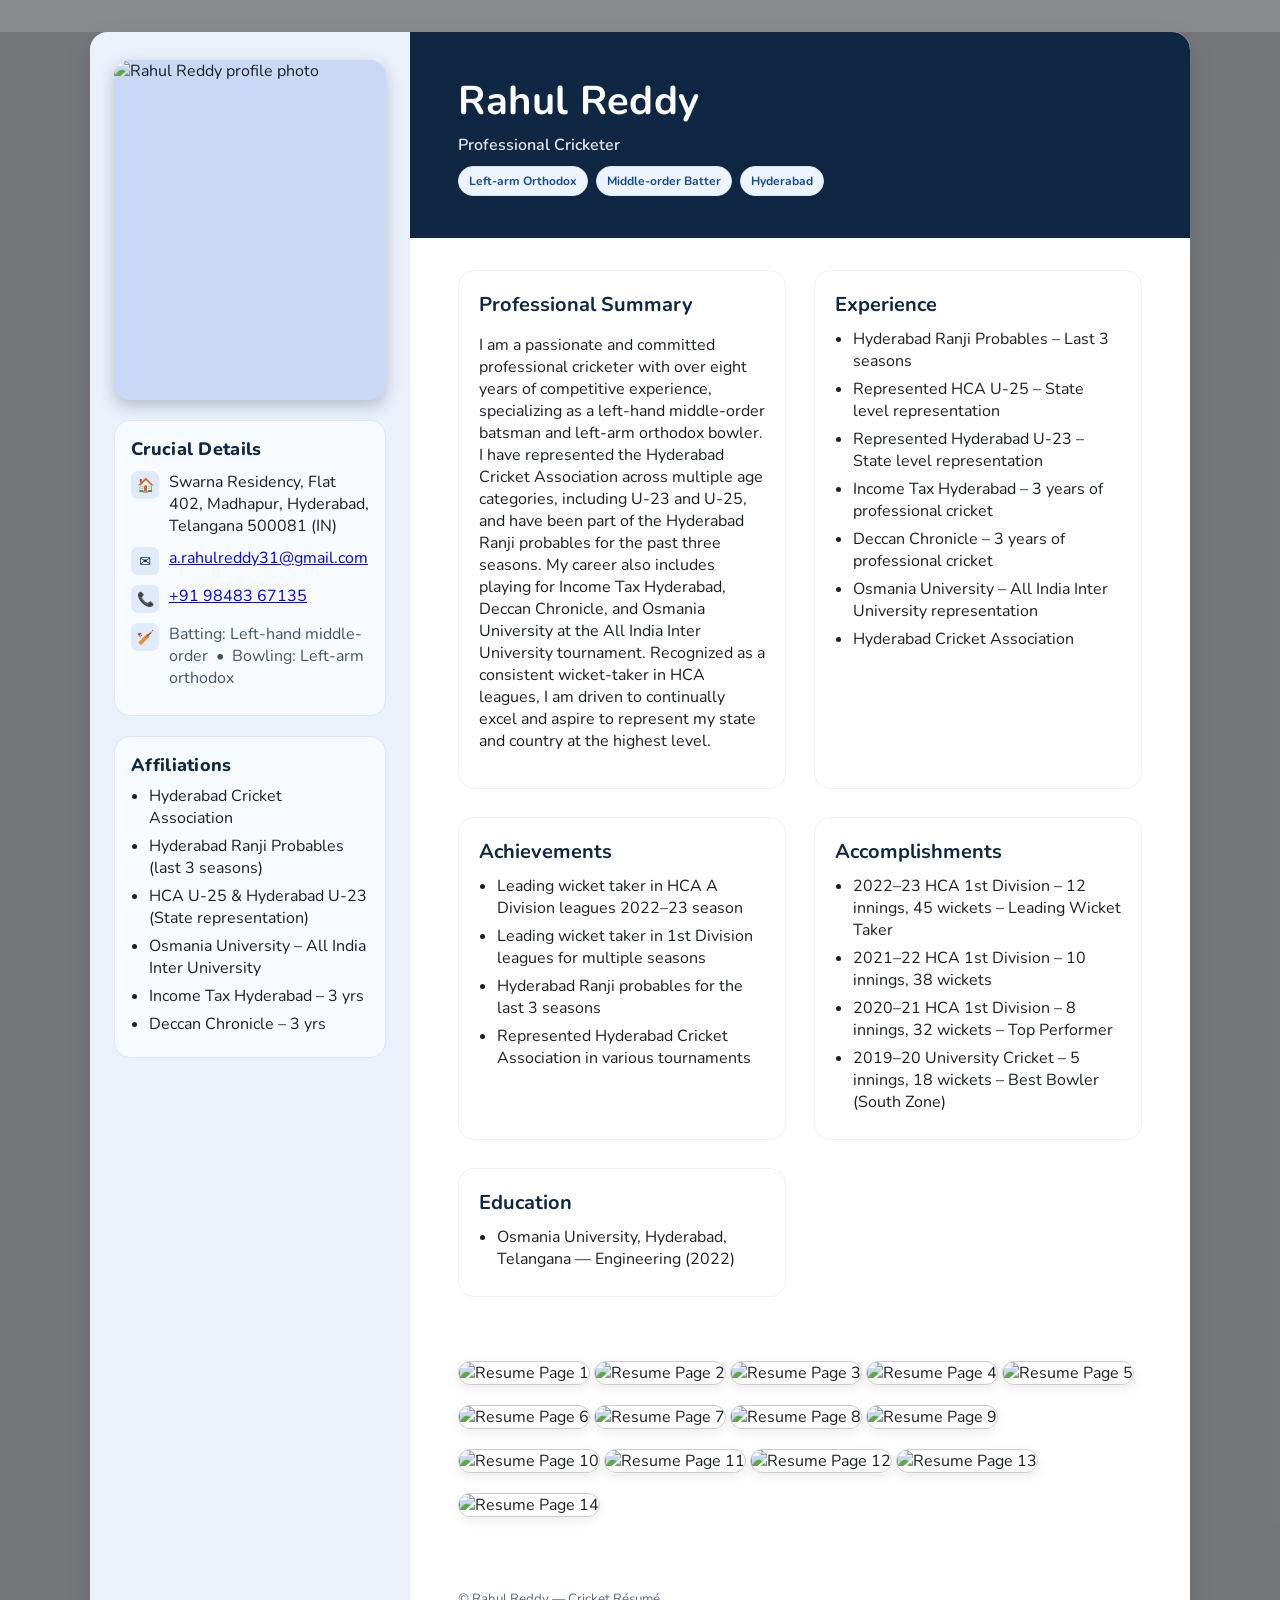
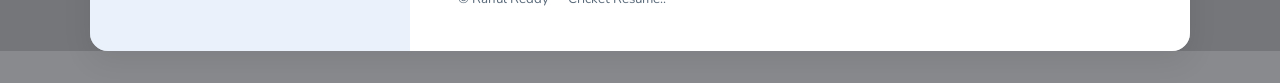
==== index.html @ c9cba84b "Changes to be committed: 	renamed:    Rahul_profile.html -> index.html" ====
<!DOCTYPE html>
<html lang="en">
<head>
  <meta charset="UTF-8" />
  <meta name="viewport" content="width=device-width, initial-scale=1" />
  <title>Rahul Reddy – Professional Cricketer</title>
  <link rel="preconnect" href="https://fonts.googleapis.com">
  <link rel="preconnect" href="https://fonts.gstatic.com" crossorigin>
  <link href="https://fonts.googleapis.com/css2?family=Nunito:wght@300;400;600;700;800&display=swap" rel="stylesheet">
  <style>
    :root{
       --primary:#0f2742;      /* deep navy */
      --accent:#2c6ebf;       /* blue accent */
      --muted:#717376d4;        /* light bg */
      --card:#d2d7ddd4;         /* card bg */
      --text:#1b1f23;         /* body text */
    }
    *{box-sizing:border-box}
    html,body{margin:0;padding:0;background:var(--muted);color:var(--text);font-family:"Nunito",system-ui,-apple-system,Segoe UI,Roboto,Arial,sans-serif}

    .resume{max-width:1100px;margin:32px auto;background:var(--card);display:grid;grid-template-columns:320px 1fr;border-radius:18px;overflow:hidden;box-shadow:0 10px 30px rgba(0,0,0,.08)}
    .left{background:#eaf1fb;padding:28px 24px;display:flex;flex-direction:column;gap:20px}
    .right{background:#fff;}

    .hero{background:var(--primary);color:#fff;padding:42px 48px}
    .hero h1{margin:0;font-size:40px;letter-spacing:.5px}
    .subtitle{opacity:.9;margin-top:6px;font-weight:600}

    .photo{width:100%;aspect-ratio:4/5;object-fit:cover;border-radius:16px;box-shadow:0 6px 16px rgba(15,39,66,.25);background:#c9d9f5}
    .section-title{margin:0 0 8px 0;font-size:18px;color:var(--primary);font-weight:800;letter-spacing:.3px}
    .card{background:#f7fbff;border:1px solid #d9e7fb;border-radius:16px;padding:16px}
    .mini{display:grid;grid-template-columns:28px 1fr;gap:10px;margin:10px 0}
    .mini .icon{width:28px;height:28px;border-radius:7px;background:#dfeafb;display:grid;place-items:center;font-size:14px;color:var(--primary);font-weight:800}
    .muted{color:#435469}

    .content{padding:32px 48px;display:grid;grid-template-columns:1fr 1fr;gap:28px}
    .block{padding:20px;border:1px solid #eef2f7;border-radius:16px;background:#fff}
    .block h3{margin:0 0 10px 0;color:var(--primary);font-size:20px}
    ul{margin:8px 0 0 18px;padding:0}
    li{margin:6px 0}

    .contact{display:flex;flex-direction:column;gap:10px}
    .contact a{color:var(--text);text-decoration:none}
    .contact a:hover{color:var(--accent)}

    .tags{display:flex;flex-wrap:wrap;gap:8px;margin-top:10px}
    .tag{background:#edf4ff;color:#164a90;border:1px solid #d6e6ff;padding:6px 10px;border-radius:999px;font-size:12px;font-weight:700}

    .footer{padding:18px 48px 42px;color:#5a6a7a}

    .full-resume{padding:32px 48px}
    .full-resume h3{color:var(--primary);margin-bottom:16px;font-size:22px}
    .page-image{width:100%;margin-bottom:20px;border:1px solid #ccc;border-radius:12px;box-shadow:0 4px 12px rgba(0,0,0,.08)}

    @media (max-width: 980px){
      .resume{grid-template-columns:1fr}
      .left{order:2}
      .right{order:1}
      .content{grid-template-columns:1fr}
    }
  </style>
</head>
<body>
  <main class="resume" role="main">
    <aside class="left">
      <img class="photo" src="C:\Users\neera\OneDrive\Desktop\rahul\profile.jpg" alt="Rahul Reddy profile photo" />

      <div class="card">
        <h2 class="section-title">Crucial Details</h2>
        <div class="mini"><div class="icon">🏠</div><div>
          Swarna Residency, Flat 402, Madhapur, Hyderabad, Telangana 500081 (IN)
        </div></div>
        <div class="mini"><div class="icon">✉️</div><div>
          <a href="mailto:a.rahulreddy31@gmail.com">a.rahulreddy31@gmail.com</a>
        </div></div>
        <div class="mini"><div class="icon">📞</div><div>
          <a href="tel:+919848367135">+91 98483 67135</a>
        </div></div>
        <div class="mini"><div class="icon">🏏</div><div class="muted">
          Batting: Left-hand middle-order &nbsp;•&nbsp; Bowling: Left-arm orthodox
        </div></div>
      </div>

      <div class="card">
        <h2 class="section-title">Affiliations</h2>
        <ul>
          <li>Hyderabad Cricket Association</li>
          <li>Hyderabad Ranji Probables (last 3 seasons)</li>
          <li>HCA U-25 & Hyderabad U-23 (State representation)</li>
          <li>Osmania University – All India Inter University</li>
          <li>Income Tax Hyderabad – 3 yrs</li>
          <li>Deccan Chronicle – 3 yrs</li>
        </ul>
      </div>
    </aside>

    <section class="right">
      <header class="hero">
        <h1>Rahul Reddy</h1>
        <div class="subtitle">Professional Cricketer</div>
        <div class="tags" aria-label="Skills">
          <span class="tag">Left-arm Orthodox</span>
          <span class="tag">Middle-order Batter</span>
          <span class="tag">Hyderabad</span>
        </div>
      </header>

      <div class="content">
        <article class="block" id="summary">
          <h3>Professional Summary</h3>
          <p>
            I am a passionate and committed professional cricketer with over eight years of competitive experience, specializing as a left-hand middle-order batsman and left-arm orthodox bowler. I have represented the Hyderabad Cricket Association across multiple age categories, including U-23 and U-25, and have been part of the Hyderabad Ranji probables for the past three seasons. My career also includes playing for Income Tax Hyderabad, Deccan Chronicle, and Osmania University at the All India Inter University tournament. Recognized as a consistent wicket-taker in HCA leagues, I am driven to continually excel and aspire to represent my state and country at the highest level.
          </p>
        </article>

        <article class="block" id="experience">
          <h3>Experience</h3>
          <ul>
            <li>Hyderabad Ranji Probables – Last 3 seasons</li>
            <li>Represented HCA U-25 – State level representation</li>
            <li>Represented Hyderabad U-23 – State level representation</li>
            <li>Income Tax Hyderabad – 3 years of professional cricket</li>
            <li>Deccan Chronicle – 3 years of professional cricket</li>
            <li>Osmania University – All India Inter University representation</li>
            <li>Hyderabad Cricket Association</li>
          </ul>
        </article>

        <article class="block" id="achievements">
          <h3>Achievements</h3>
          <ul>
            <li>Leading wicket taker in HCA A Division leagues 2022–23 season</li>
            <li>Leading wicket taker in 1st Division leagues for multiple seasons</li>
            <li>Hyderabad Ranji probables for the last 3 seasons</li>
            <li>Represented Hyderabad Cricket Association in various tournaments</li>
          </ul>
        </article>

        <article class="block" id="accomplishments">
          <h3>Accomplishments</h3>
          <ul>
            <li>2022–23 HCA 1st Division – 12 innings, 45 wickets – Leading Wicket Taker</li>
            <li>2021–22 HCA 1st Division – 10 innings, 38 wickets</li>
            <li>2020–21 HCA 1st Division – 8 innings, 32 wickets – Top Performer</li>
            <li>2019–20 University Cricket – 5 innings, 18 wickets – Best Bowler (South Zone)</li>
          </ul>
        </article>

        <article class="block" id="education">
          <h3>Education</h3>
          <ul>
            <li>Osmania University, Hyderabad, Telangana — Engineering (2022)</li>
          </ul>
        </article>
      </div>

      <div class="full-resume">
       <img class="page-image" src="C:\Users\neera\OneDrive\Desktop\rahul\0.jpg" alt="Resume Page 1" />
       <img class="page-image" src="C:\Users\neera\OneDrive\Desktop\rahul\1.jpg" alt="Resume Page 2" />
       <img class="page-image" src="C:\Users\neera\OneDrive\Desktop\rahul\2.jpg" alt="Resume Page 3" />
       <img class="page-image" src="C:\Users\neera\OneDrive\Desktop\rahul\3.jpg" alt="Resume Page 4" />
       <img class="page-image" src="C:\Users\neera\OneDrive\Desktop\rahul\4.jpg" alt="Resume Page 5" />
       <img class="page-image" src="C:\Users\neera\OneDrive\Desktop\rahul\5.jpg" alt="Resume Page 6" />
       <img class="page-image" src="C:\Users\neera\OneDrive\Desktop\rahul\6.jpg" alt="Resume Page 7" />
       <img class="page-image" src="C:\Users\neera\OneDrive\Desktop\rahul\7.jpg" alt="Resume Page 8" />
       <img class="page-image" src="C:\Users\neera\OneDrive\Desktop\rahul\8.jpg" alt="Resume Page 9" />
       <img class="page-image" src="C:\Users\neera\OneDrive\Desktop\rahul\9.jpg" alt="Resume Page 10" />
       <img class="page-image" src="C:\Users\neera\OneDrive\Desktop\rahul\10.jpg" alt="Resume Page 11" />
       <img class="page-image" src="C:\Users\neera\OneDrive\Desktop\rahul\11.jpg" alt="Resume Page 12" />
       <img class="page-image" src="C:\Users\neera\OneDrive\Desktop\rahul\12.jpg" alt="Resume Page 13" />
       <img class="page-image" src="C:\Users\neera\OneDrive\Desktop\rahul\13.jpg" alt="Resume Page 14" />
      </div>

      <div class="footer">
        <small>
      © Rahul Reddy — Cricket Résumé..
        </small>
      </div>
    </section>
  </main>
</body>
</html>
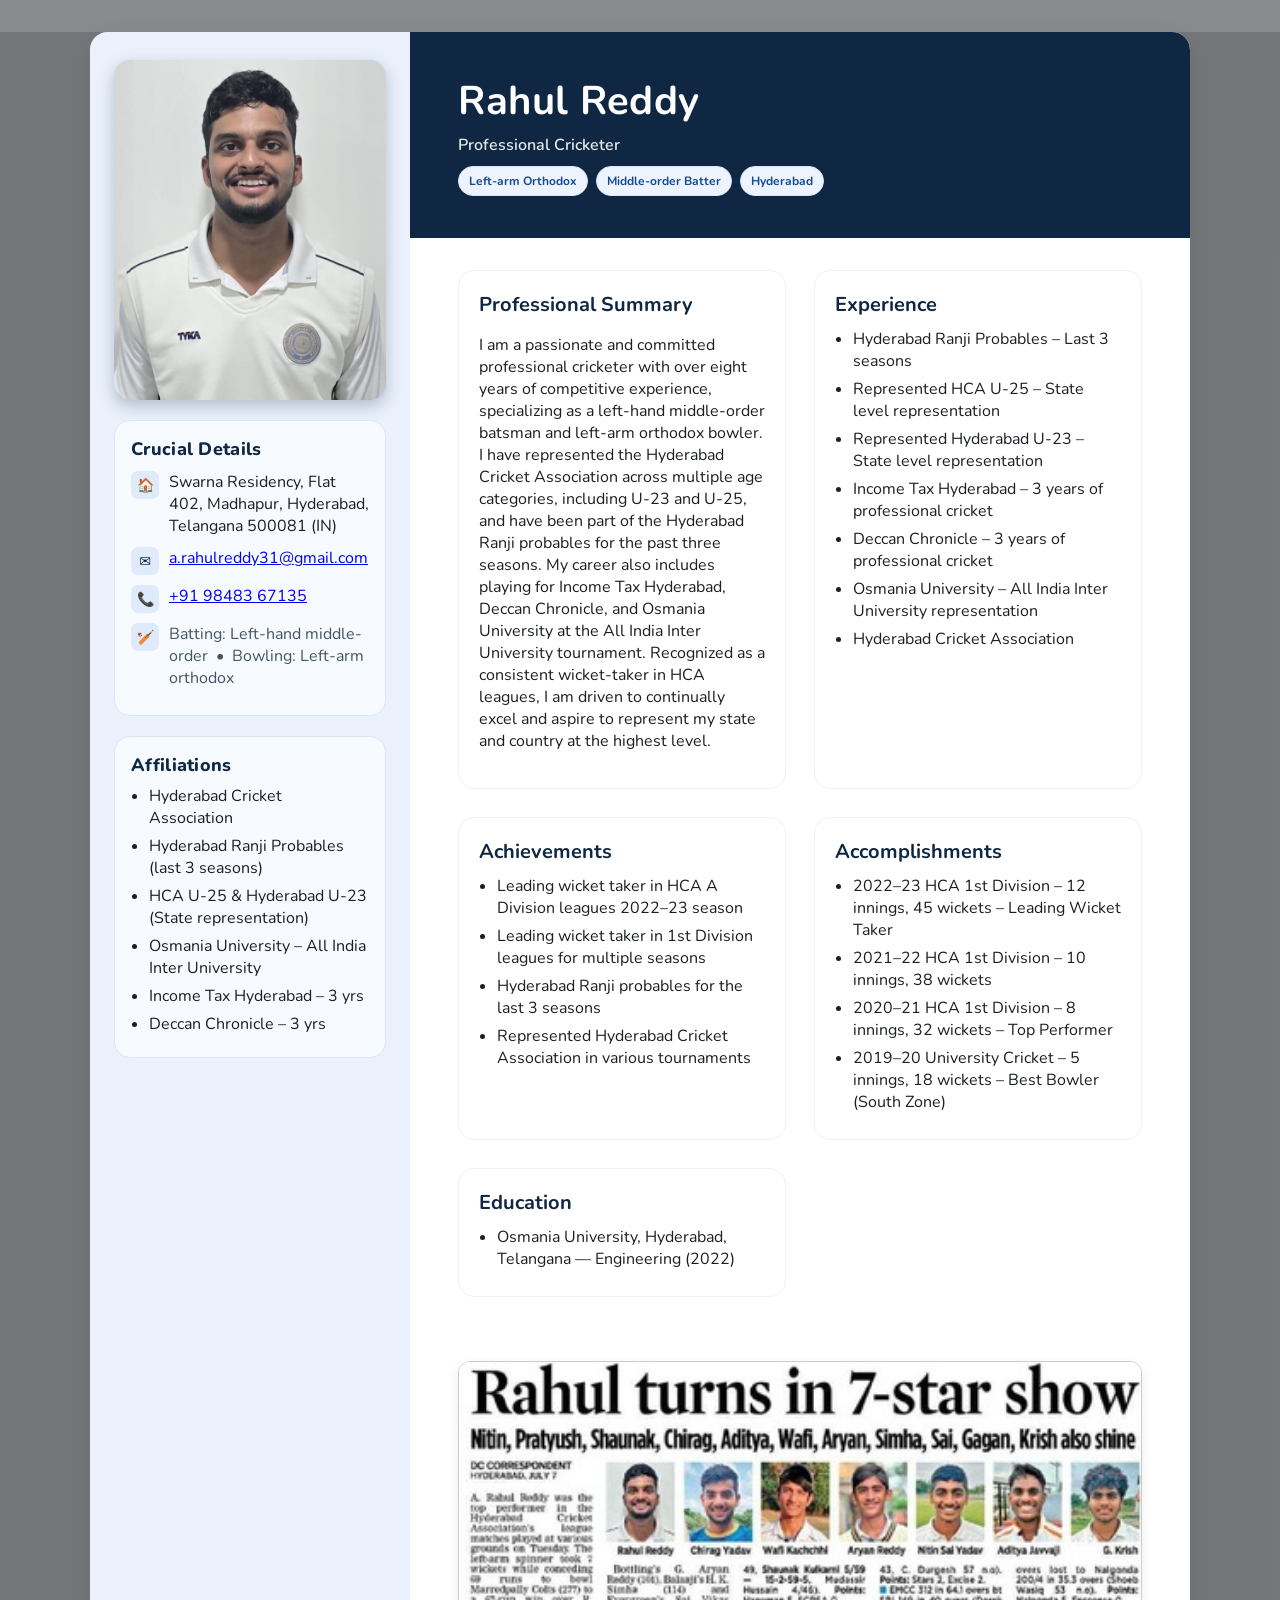
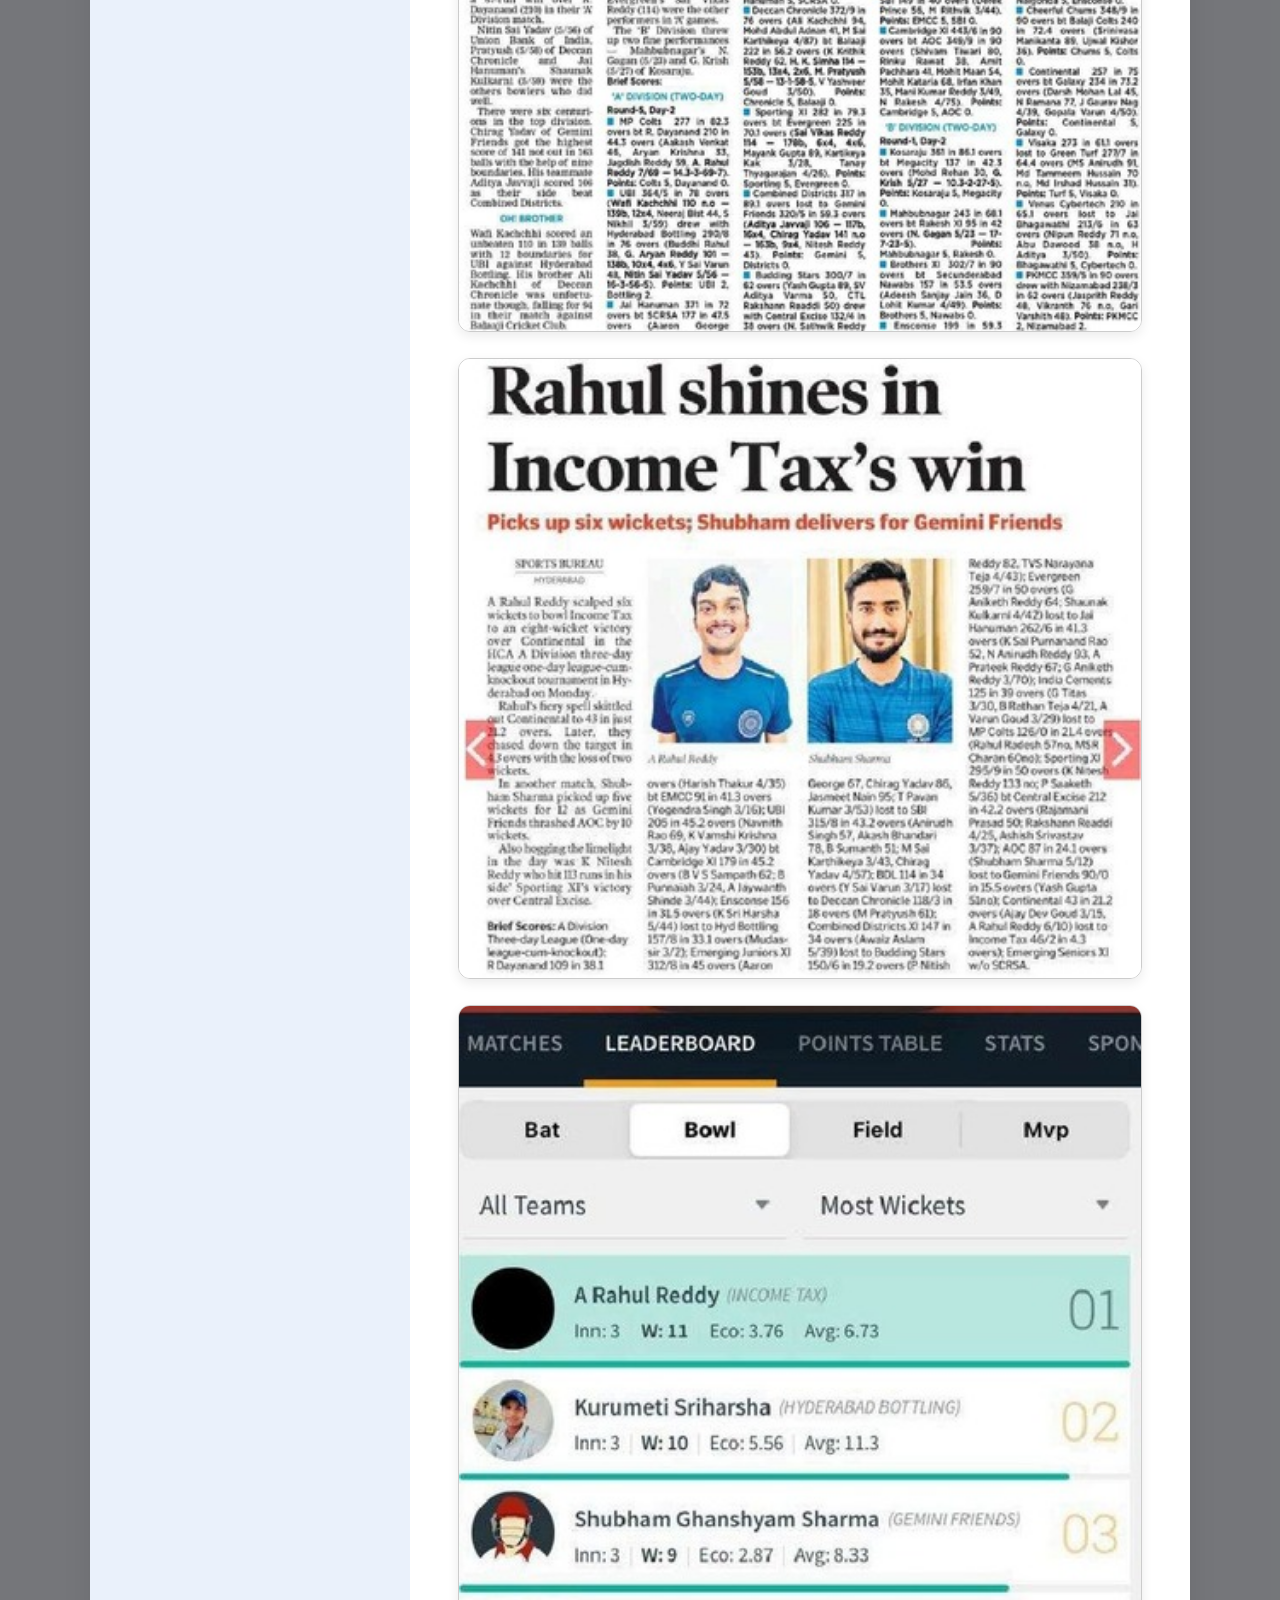
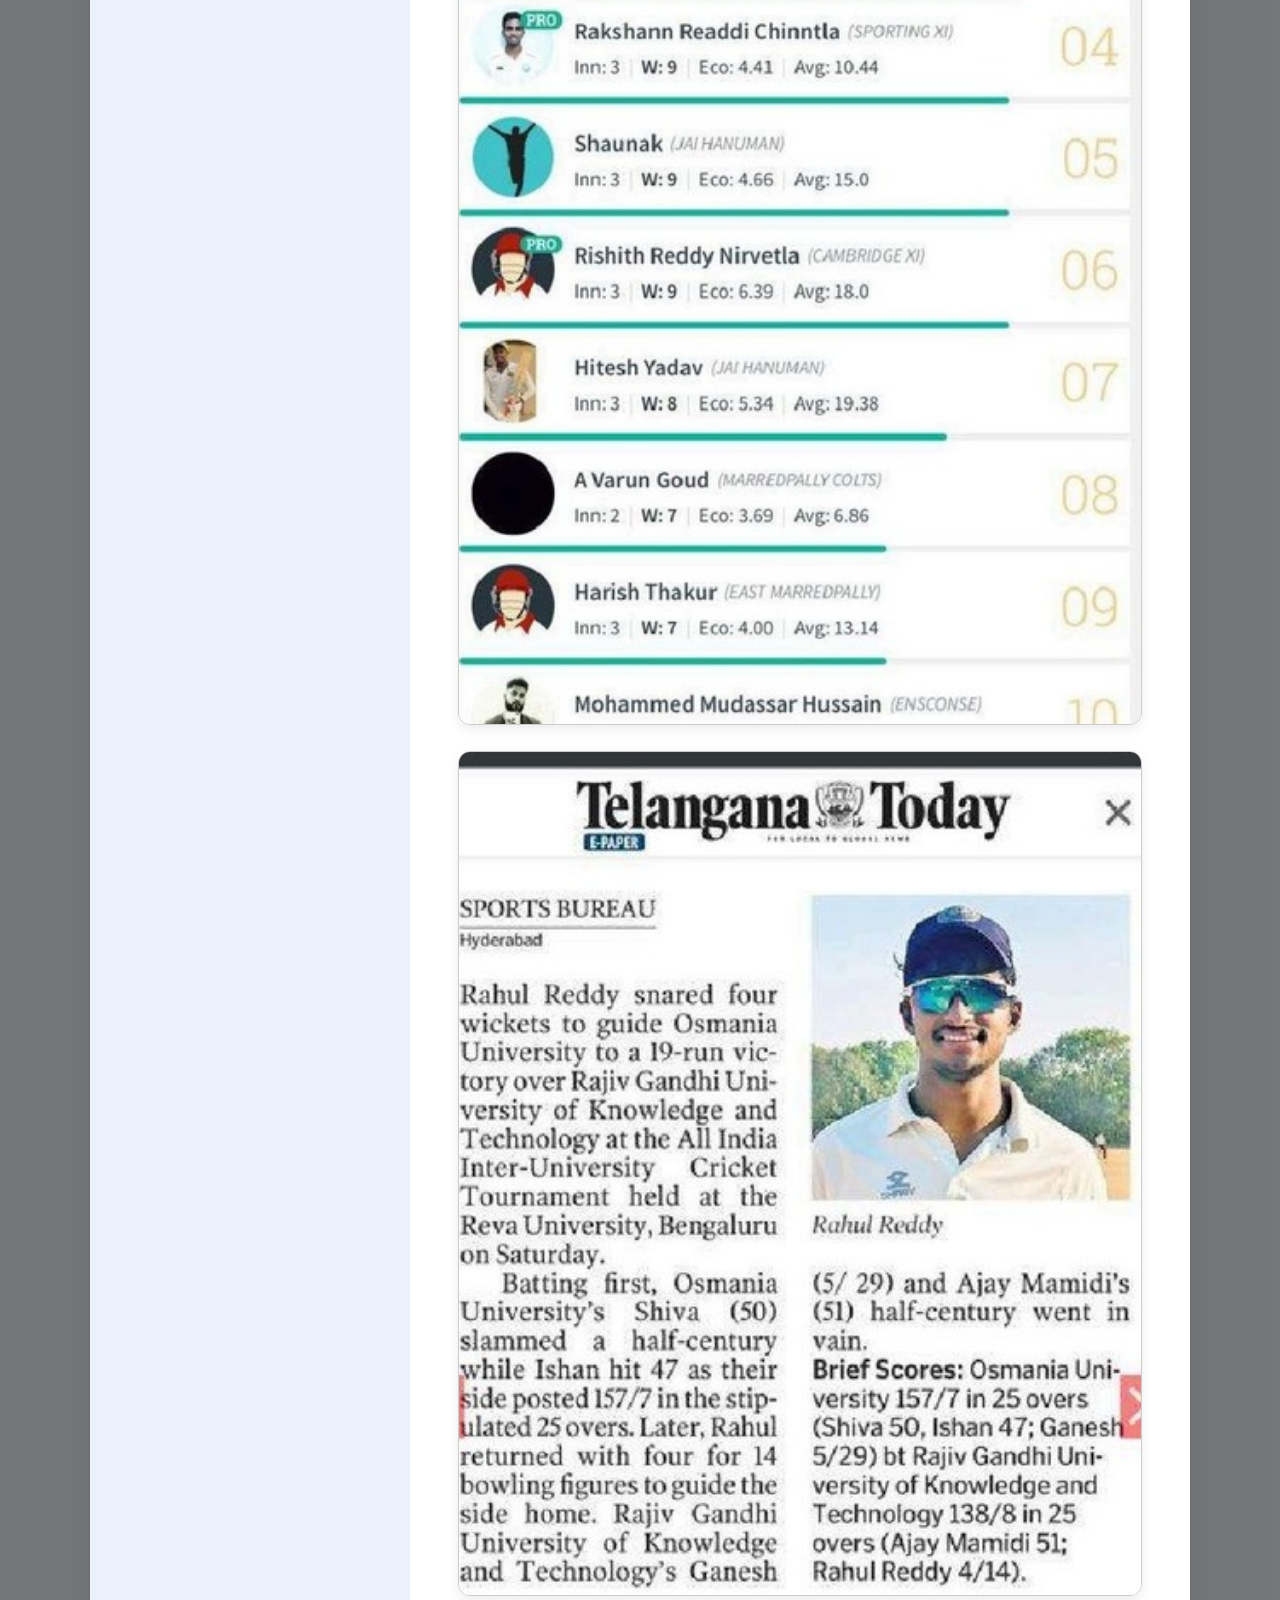
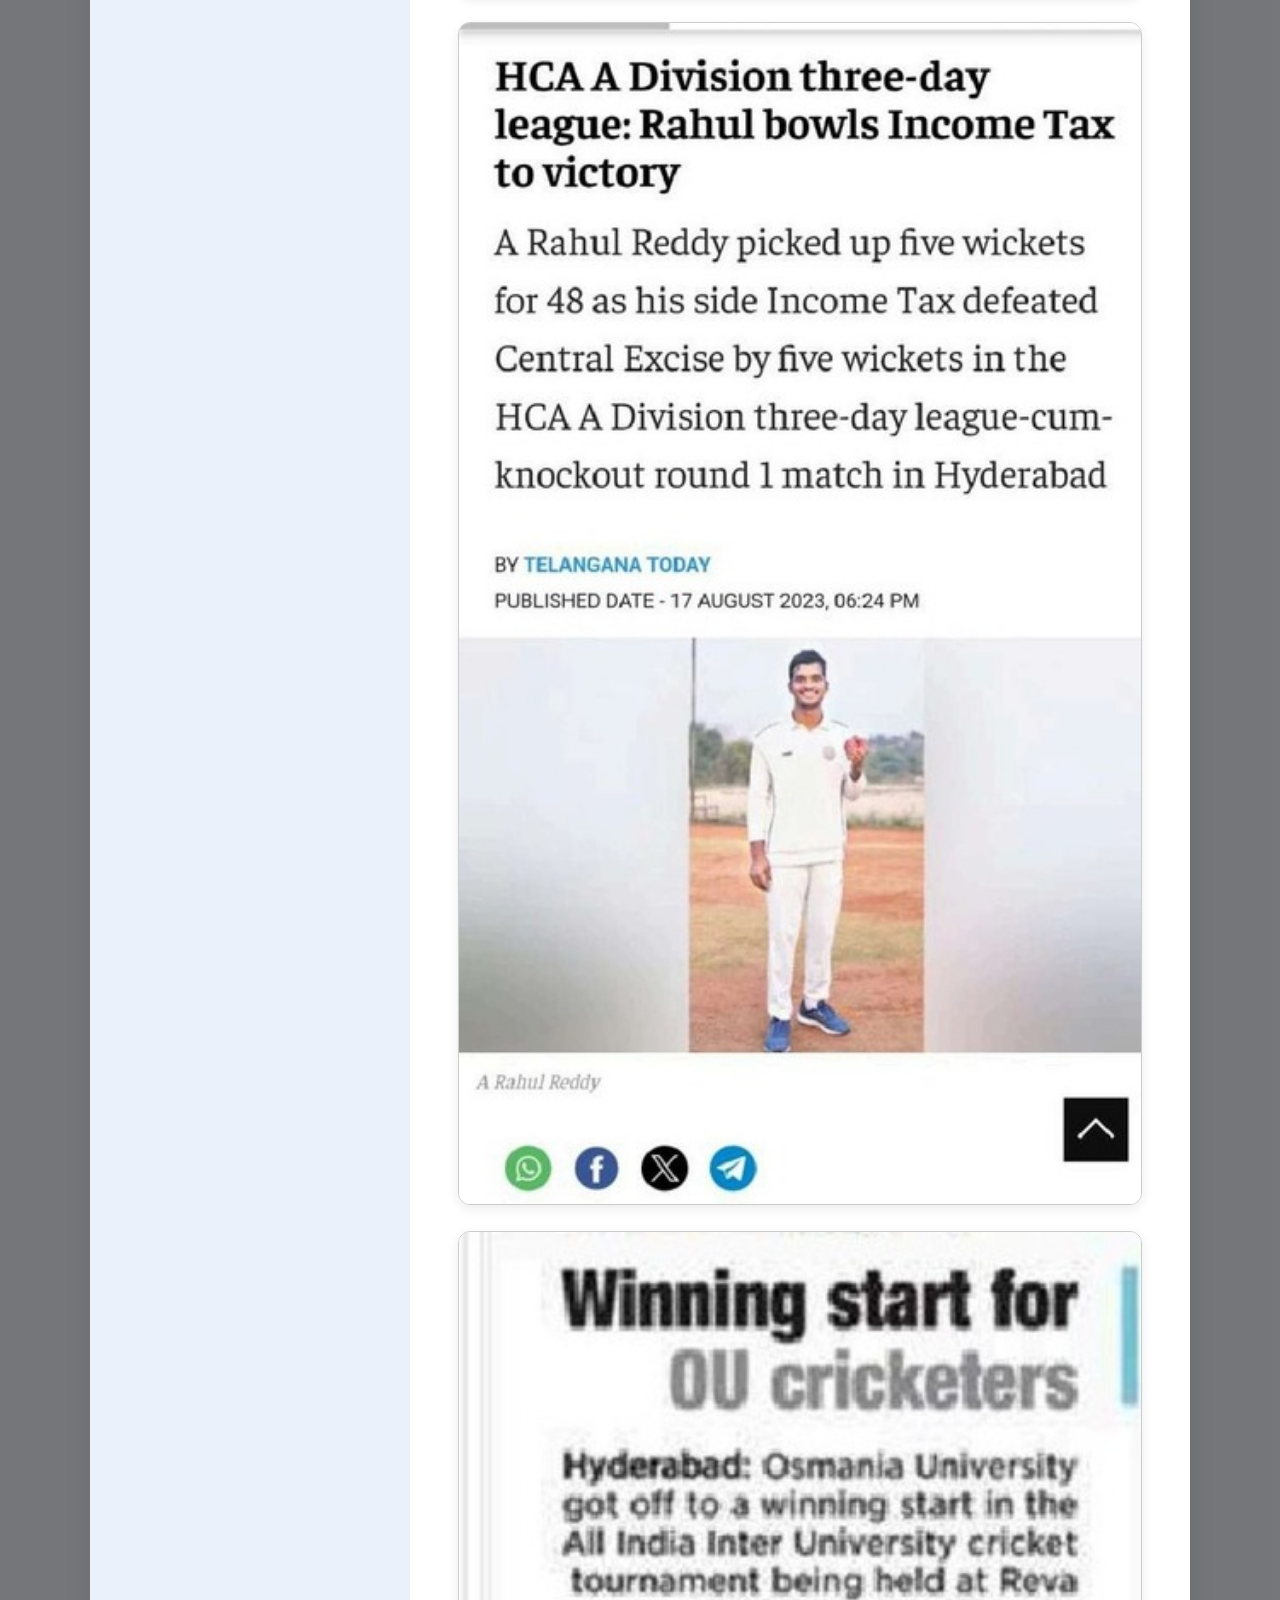
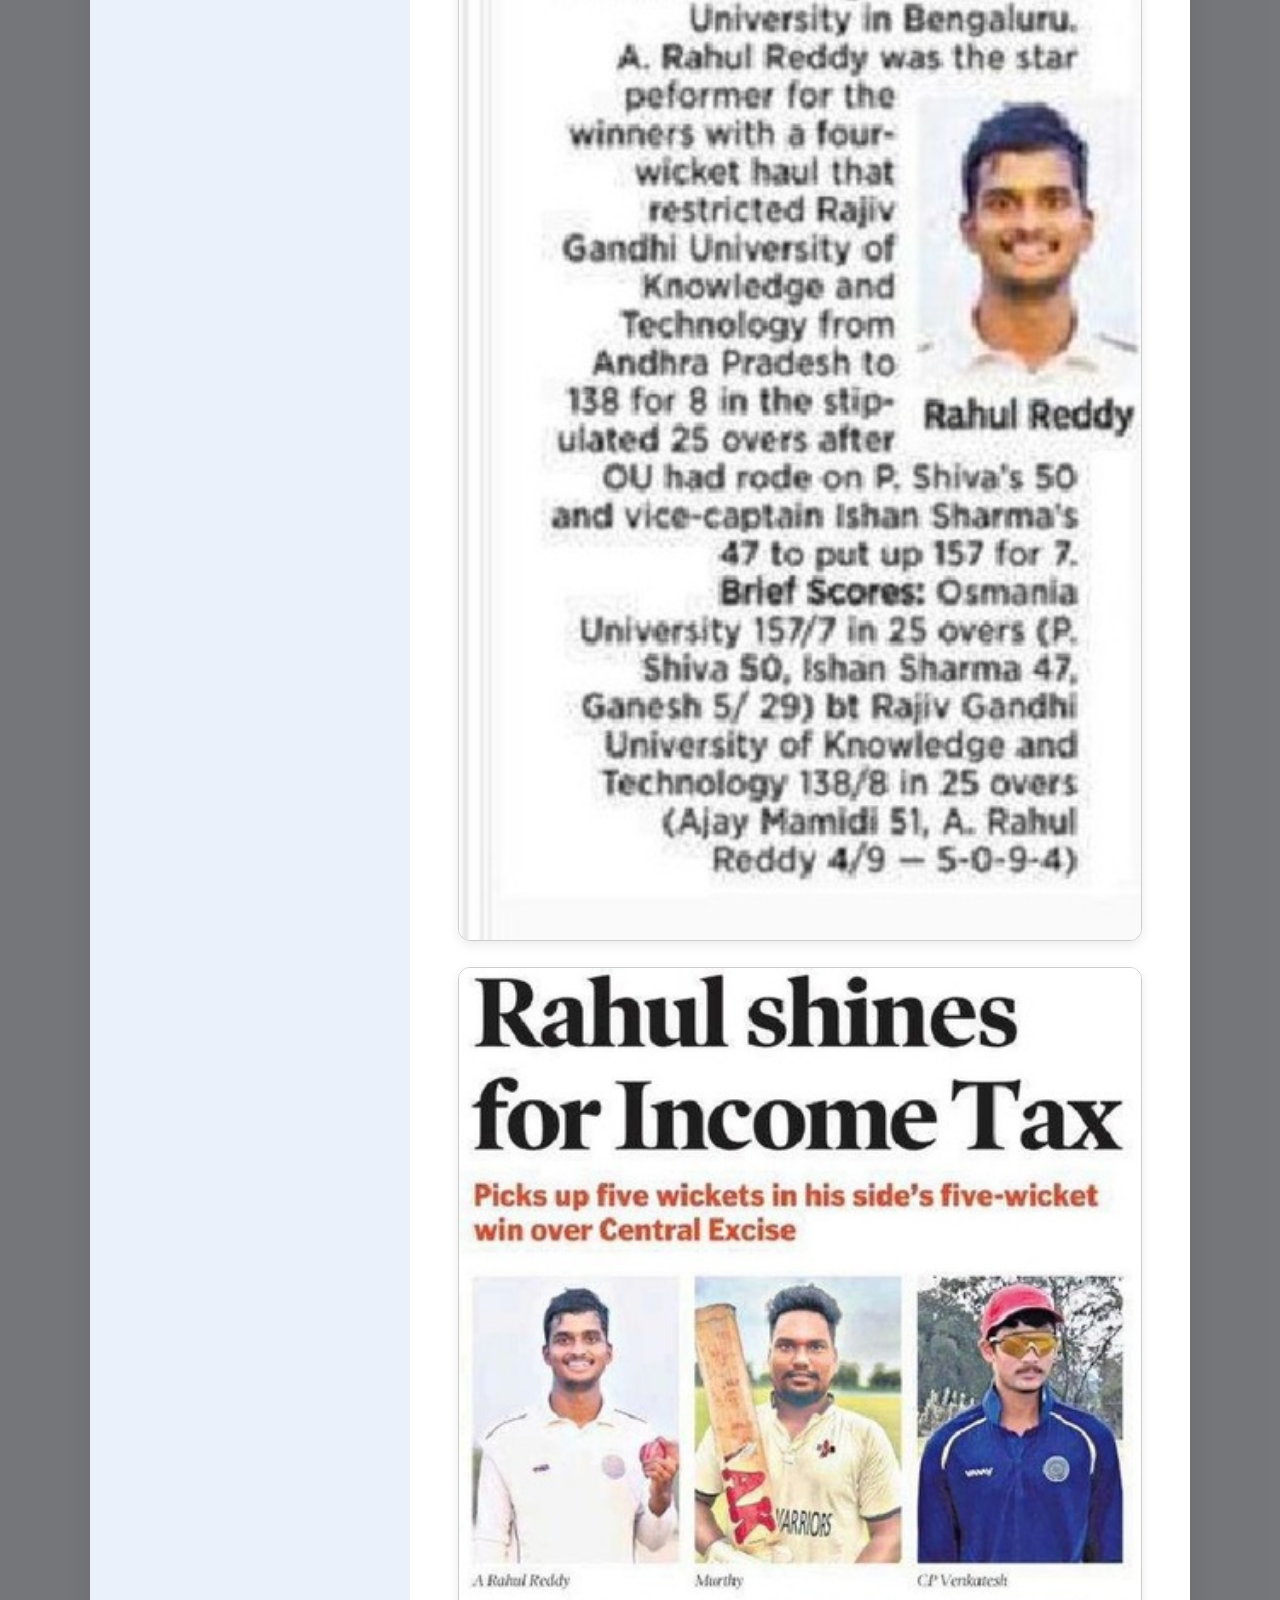
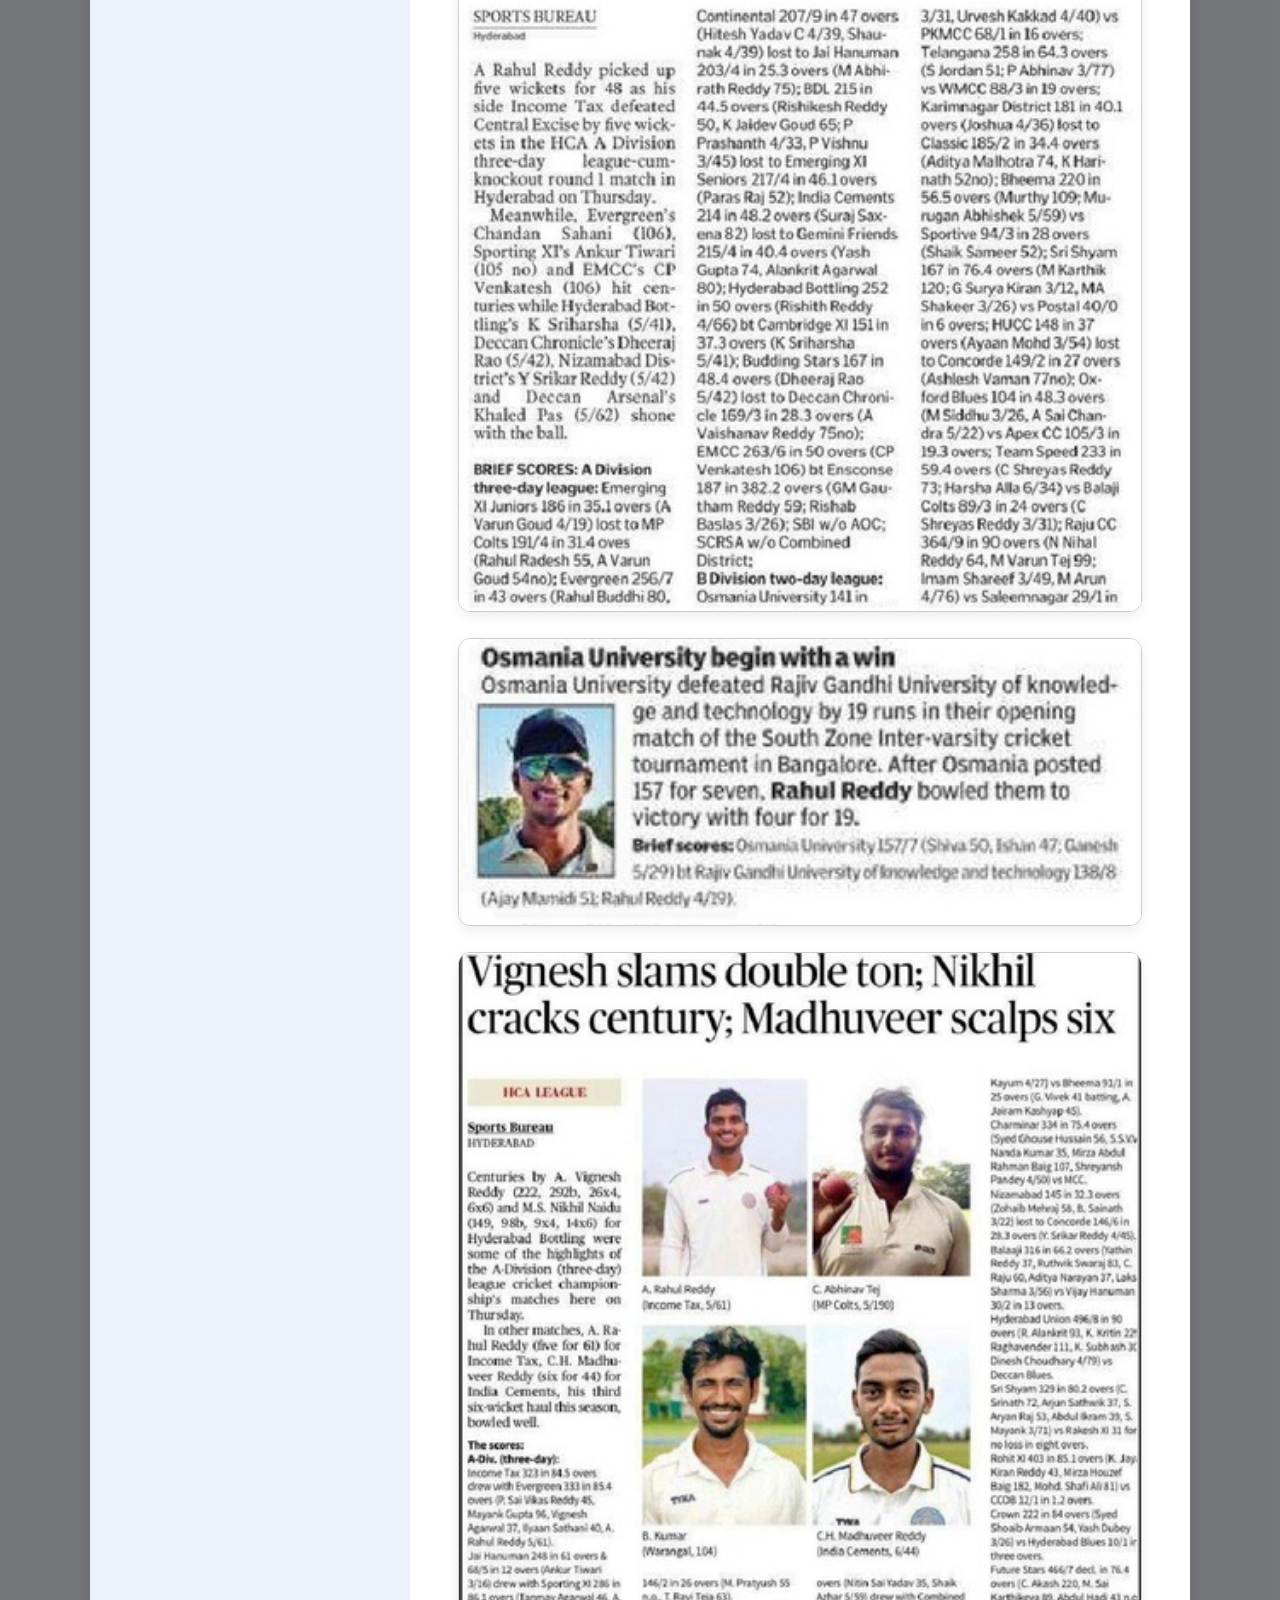
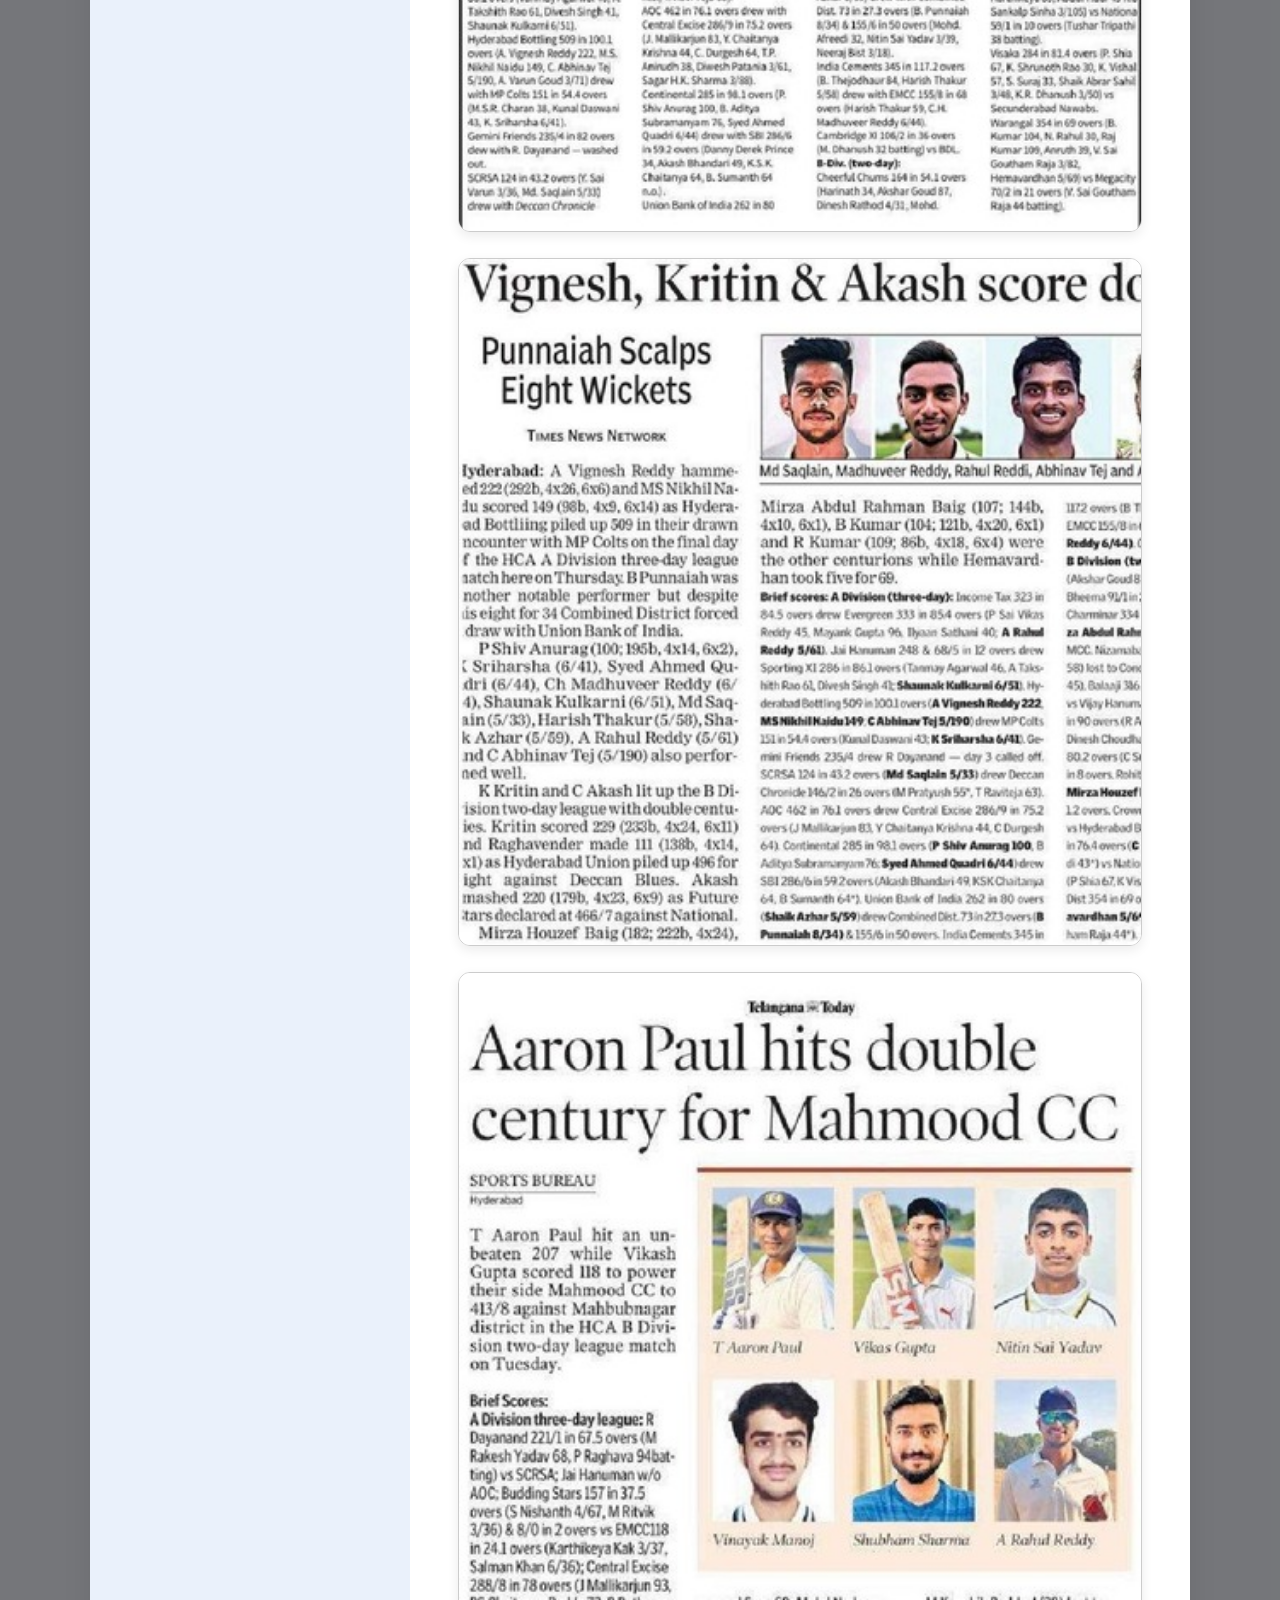
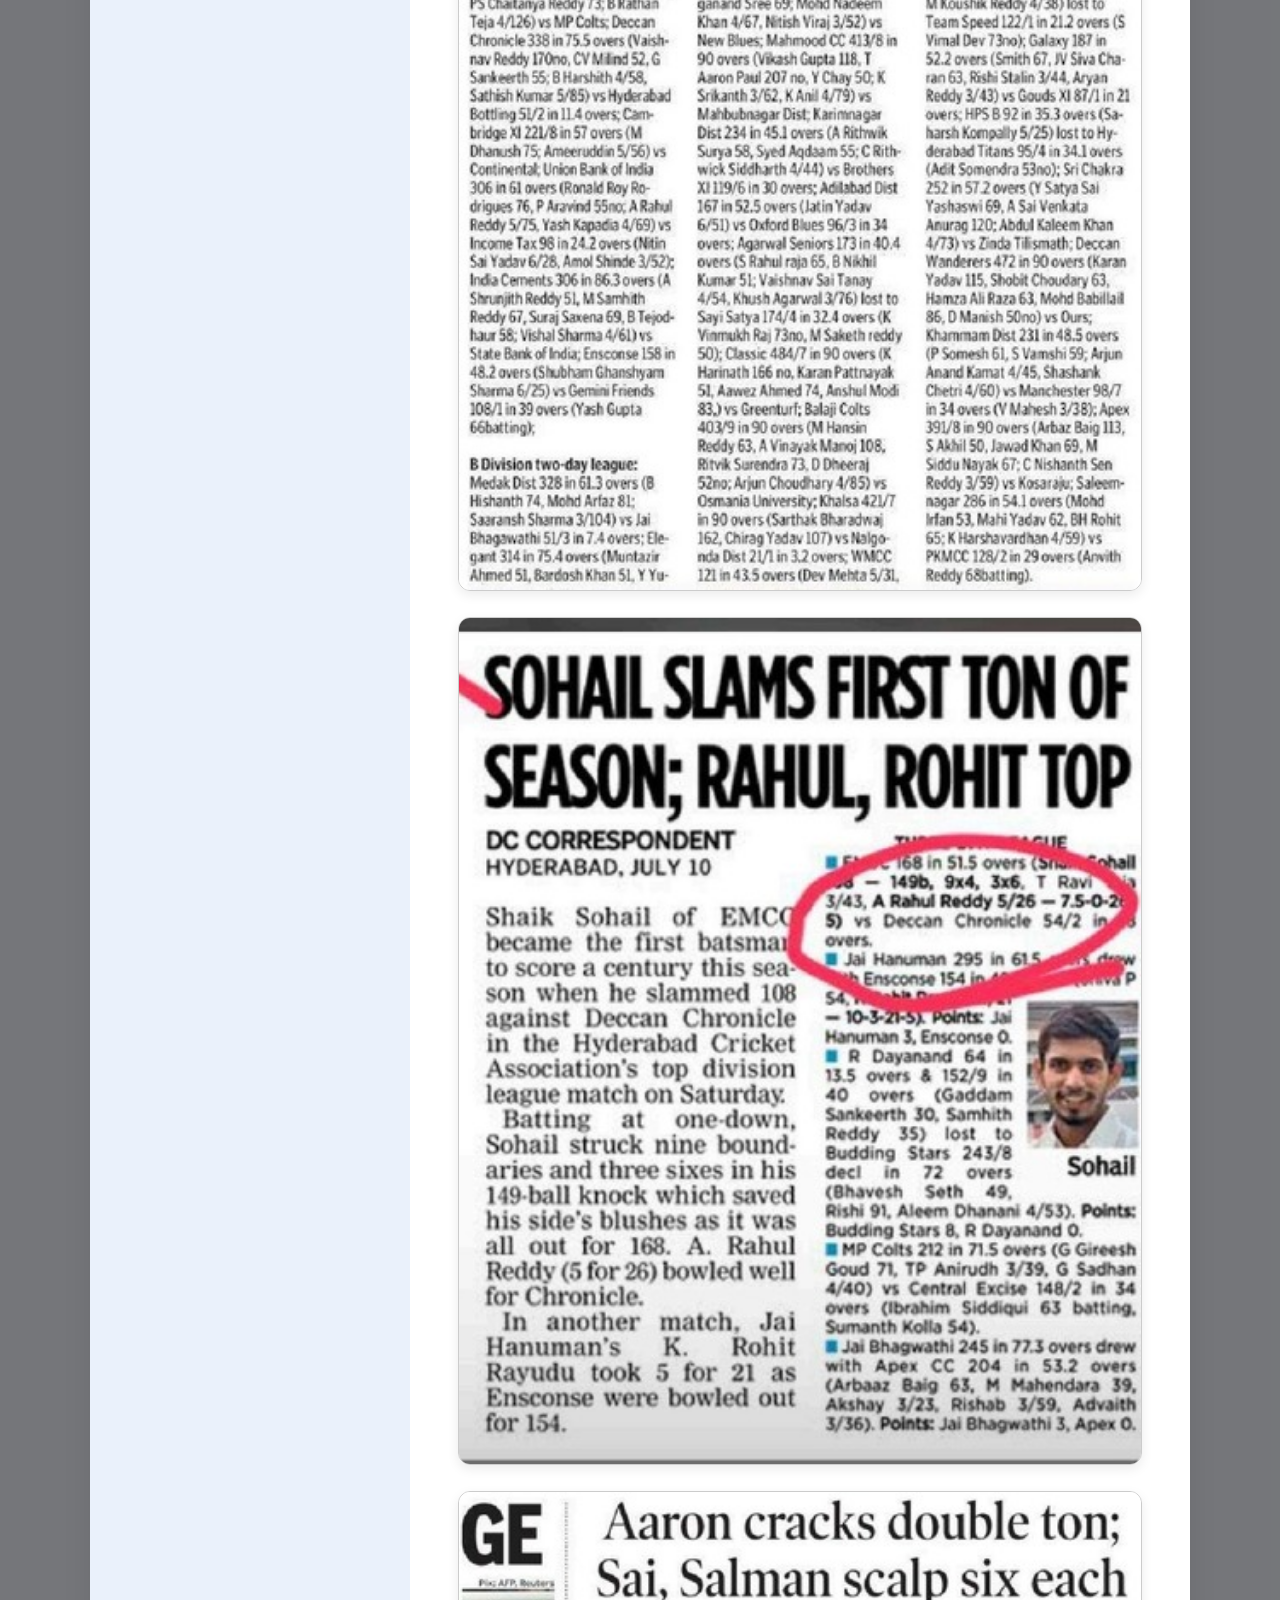
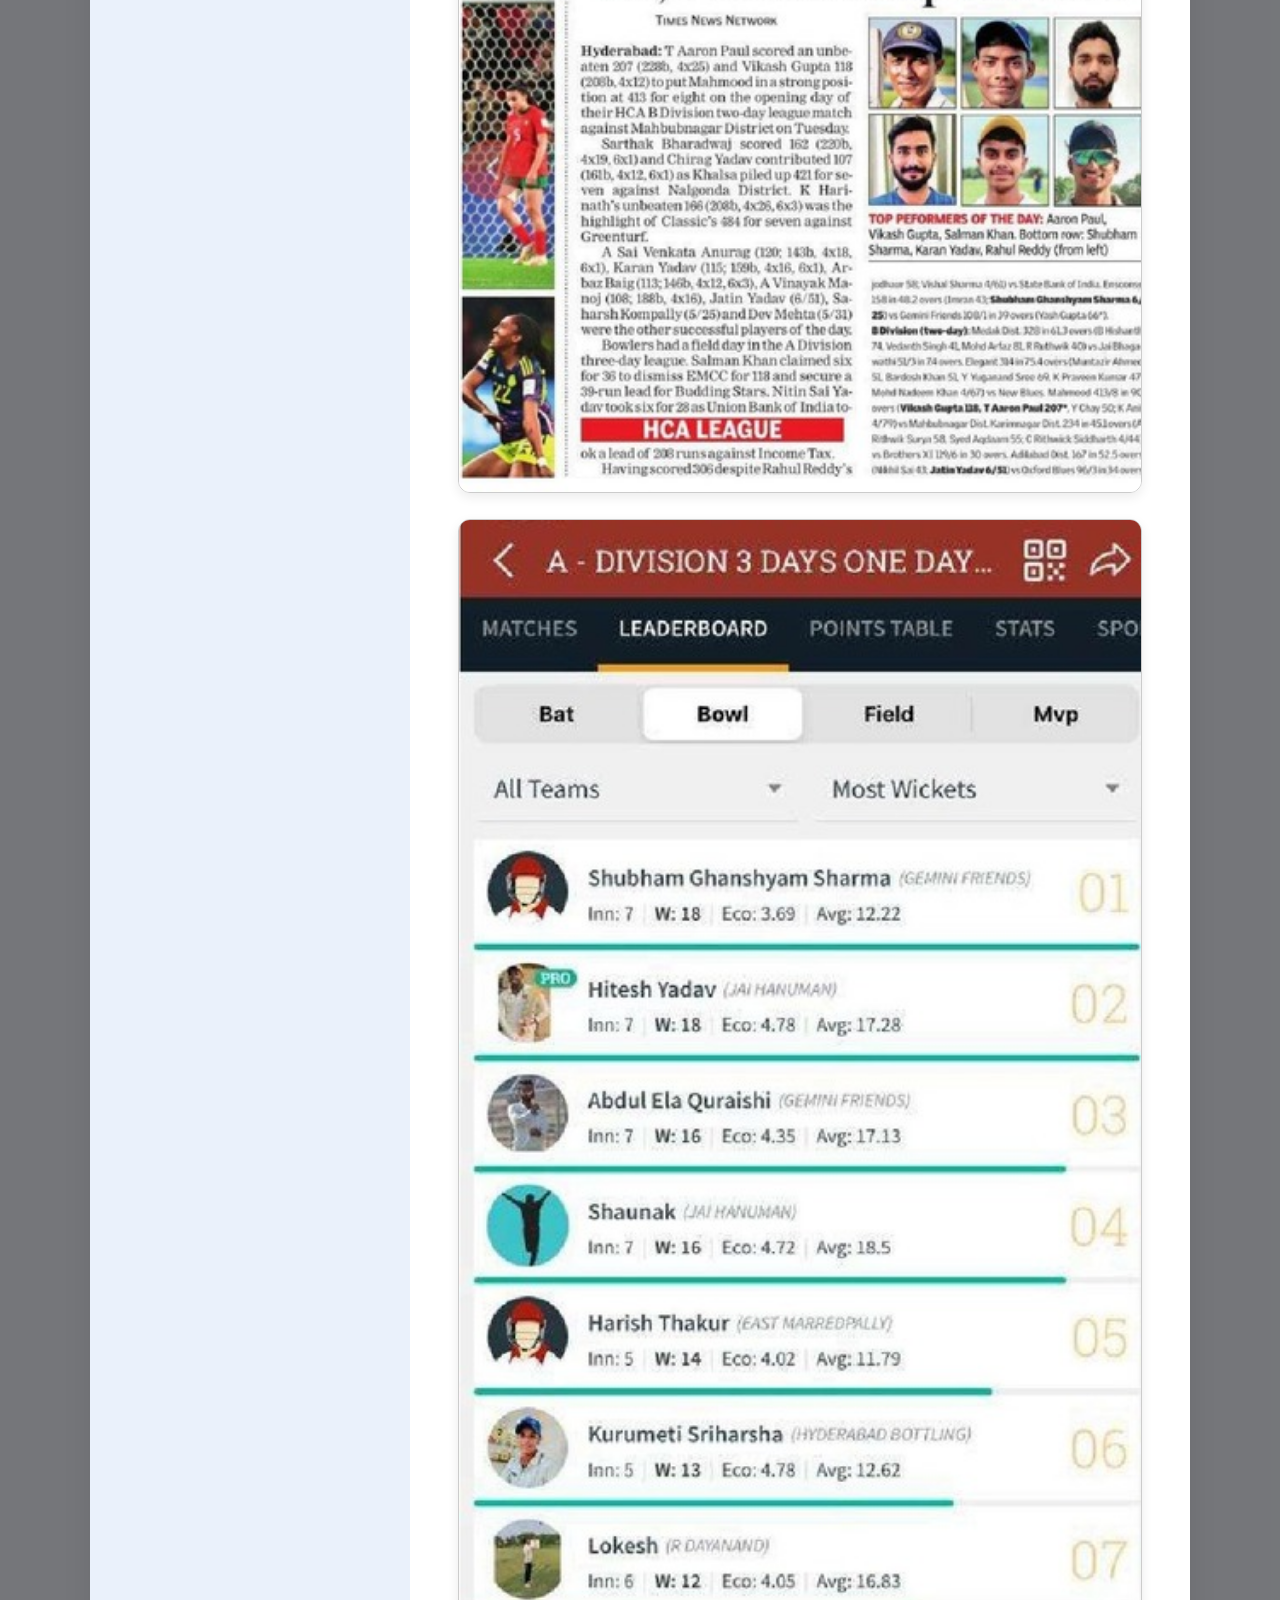
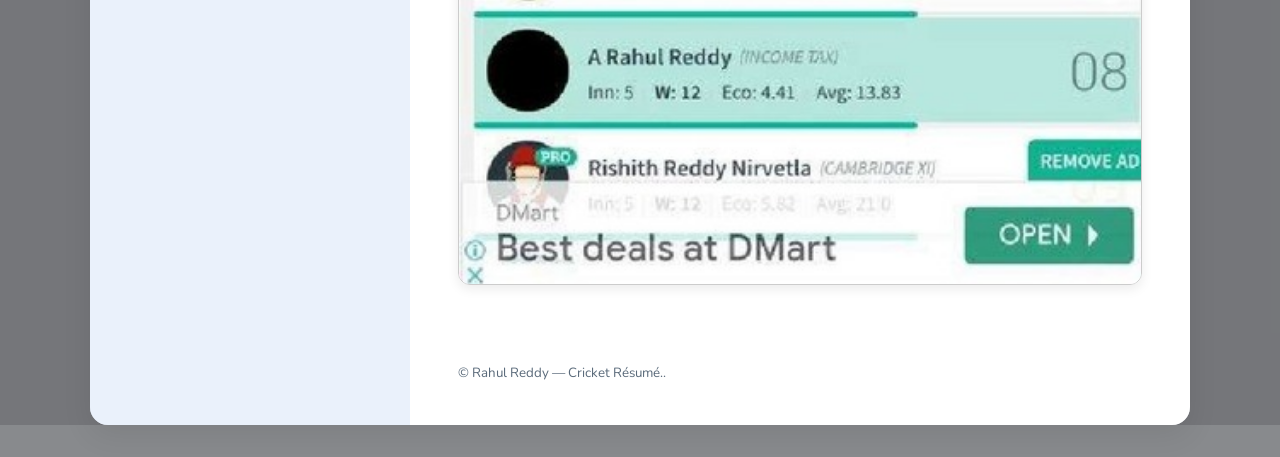
==== commit 5d1d5025: "modified:   index.html" ====
--- a/index.html
+++ b/index.html
@@ -63,7 +63,7 @@
 <body>
   <main class="resume" role="main">
     <aside class="left">
-      <img class="photo" src="C:\Users\neera\OneDrive\Desktop\rahul\profile.jpg" alt="Rahul Reddy profile photo" />
+      <img class="photo" src="/profile.jpg" alt="Rahul Reddy profile photo" />
 
       <div class="card">
         <h2 class="section-title">Crucial Details</h2>
@@ -155,20 +155,20 @@
       </div>
 
       <div class="full-resume">
-       <img class="page-image" src="C:\Users\neera\OneDrive\Desktop\rahul\0.jpg" alt="Resume Page 1" />
-       <img class="page-image" src="C:\Users\neera\OneDrive\Desktop\rahul\1.jpg" alt="Resume Page 2" />
-       <img class="page-image" src="C:\Users\neera\OneDrive\Desktop\rahul\2.jpg" alt="Resume Page 3" />
-       <img class="page-image" src="C:\Users\neera\OneDrive\Desktop\rahul\3.jpg" alt="Resume Page 4" />
-       <img class="page-image" src="C:\Users\neera\OneDrive\Desktop\rahul\4.jpg" alt="Resume Page 5" />
-       <img class="page-image" src="C:\Users\neera\OneDrive\Desktop\rahul\5.jpg" alt="Resume Page 6" />
-       <img class="page-image" src="C:\Users\neera\OneDrive\Desktop\rahul\6.jpg" alt="Resume Page 7" />
-       <img class="page-image" src="C:\Users\neera\OneDrive\Desktop\rahul\7.jpg" alt="Resume Page 8" />
-       <img class="page-image" src="C:\Users\neera\OneDrive\Desktop\rahul\8.jpg" alt="Resume Page 9" />
-       <img class="page-image" src="C:\Users\neera\OneDrive\Desktop\rahul\9.jpg" alt="Resume Page 10" />
-       <img class="page-image" src="C:\Users\neera\OneDrive\Desktop\rahul\10.jpg" alt="Resume Page 11" />
-       <img class="page-image" src="C:\Users\neera\OneDrive\Desktop\rahul\11.jpg" alt="Resume Page 12" />
-       <img class="page-image" src="C:\Users\neera\OneDrive\Desktop\rahul\12.jpg" alt="Resume Page 13" />
-       <img class="page-image" src="C:\Users\neera\OneDrive\Desktop\rahul\13.jpg" alt="Resume Page 14" />
+       <img class="page-image" src="/0.jpg" alt="Resume Page 1" />
+       <img class="page-image" src="/1.jpg" alt="Resume Page 2" />
+       <img class="page-image" src="/2.jpg" alt="Resume Page 3" />
+       <img class="page-image" src="/3.jpg" alt="Resume Page 4" />
+       <img class="page-image" src="/4.jpg" alt="Resume Page 5" />
+       <img class="page-image" src="/5.jpg" alt="Resume Page 6" />
+       <img class="page-image" src="/6.jpg" alt="Resume Page 7" />
+       <img class="page-image" src="/7.jpg" alt="Resume Page 8" />
+       <img class="page-image" src="/8.jpg" alt="Resume Page 9" />
+       <img class="page-image" src="/9.jpg" alt="Resume Page 10" />
+       <img class="page-image" src="/10.jpg" alt="Resume Page 11" />
+       <img class="page-image" src="/11.jpg" alt="Resume Page 12" />
+       <img class="page-image" src="/12.jpg" alt="Resume Page 13" />
+       <img class="page-image" src="/13.jpg" alt="Resume Page 14" />
       </div>
 
       <div class="footer">
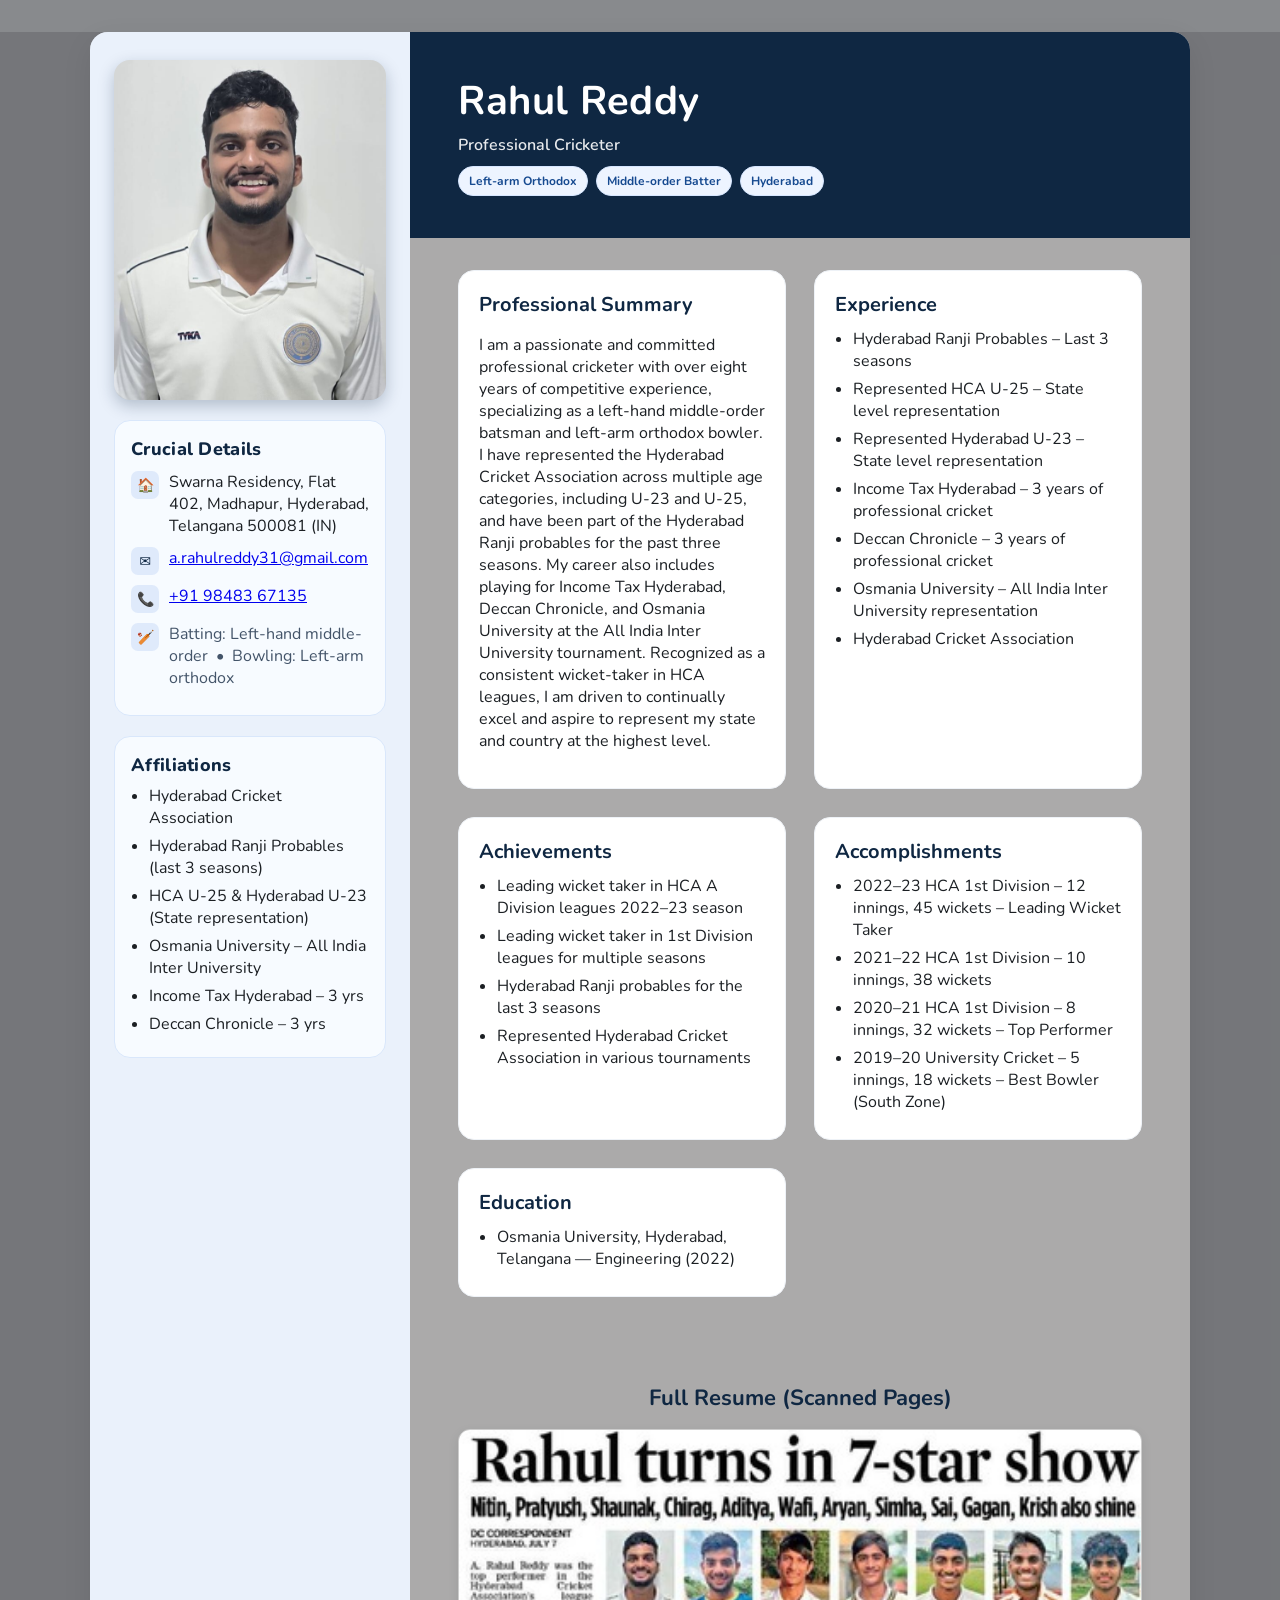
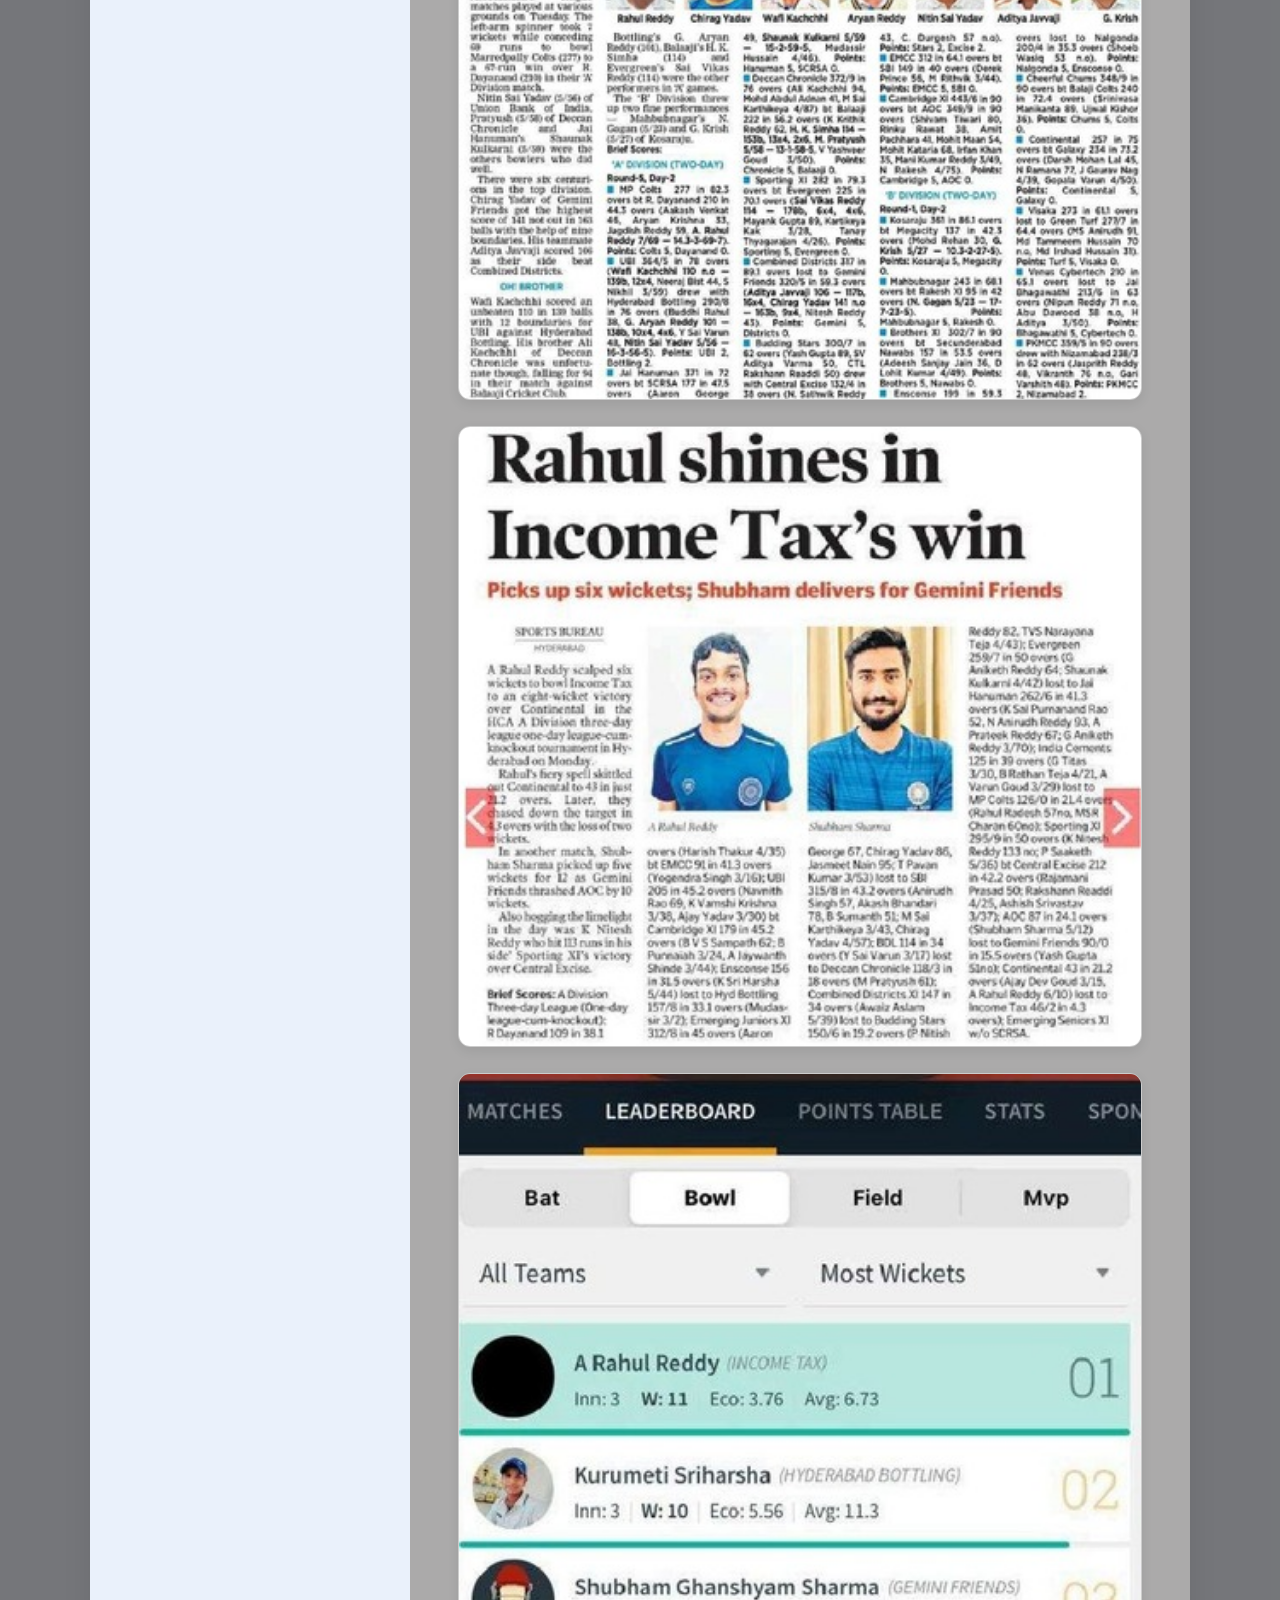
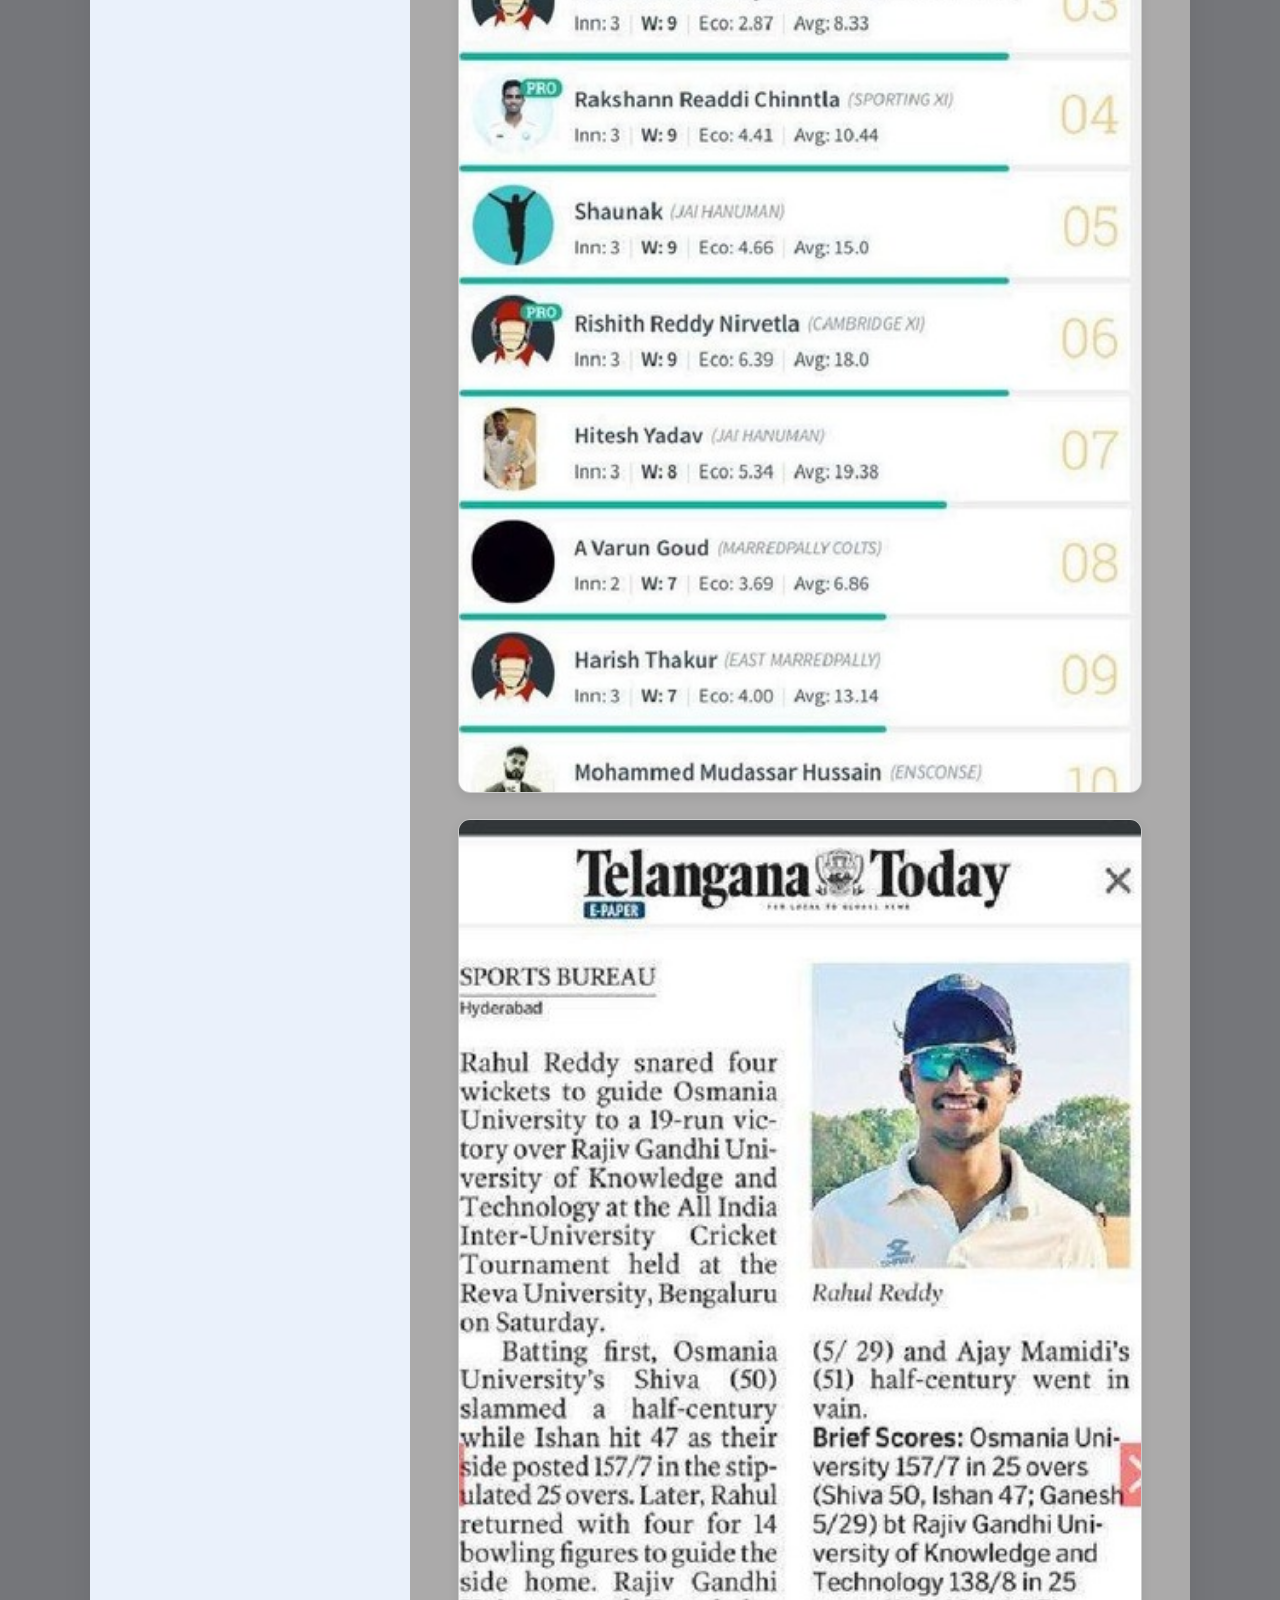
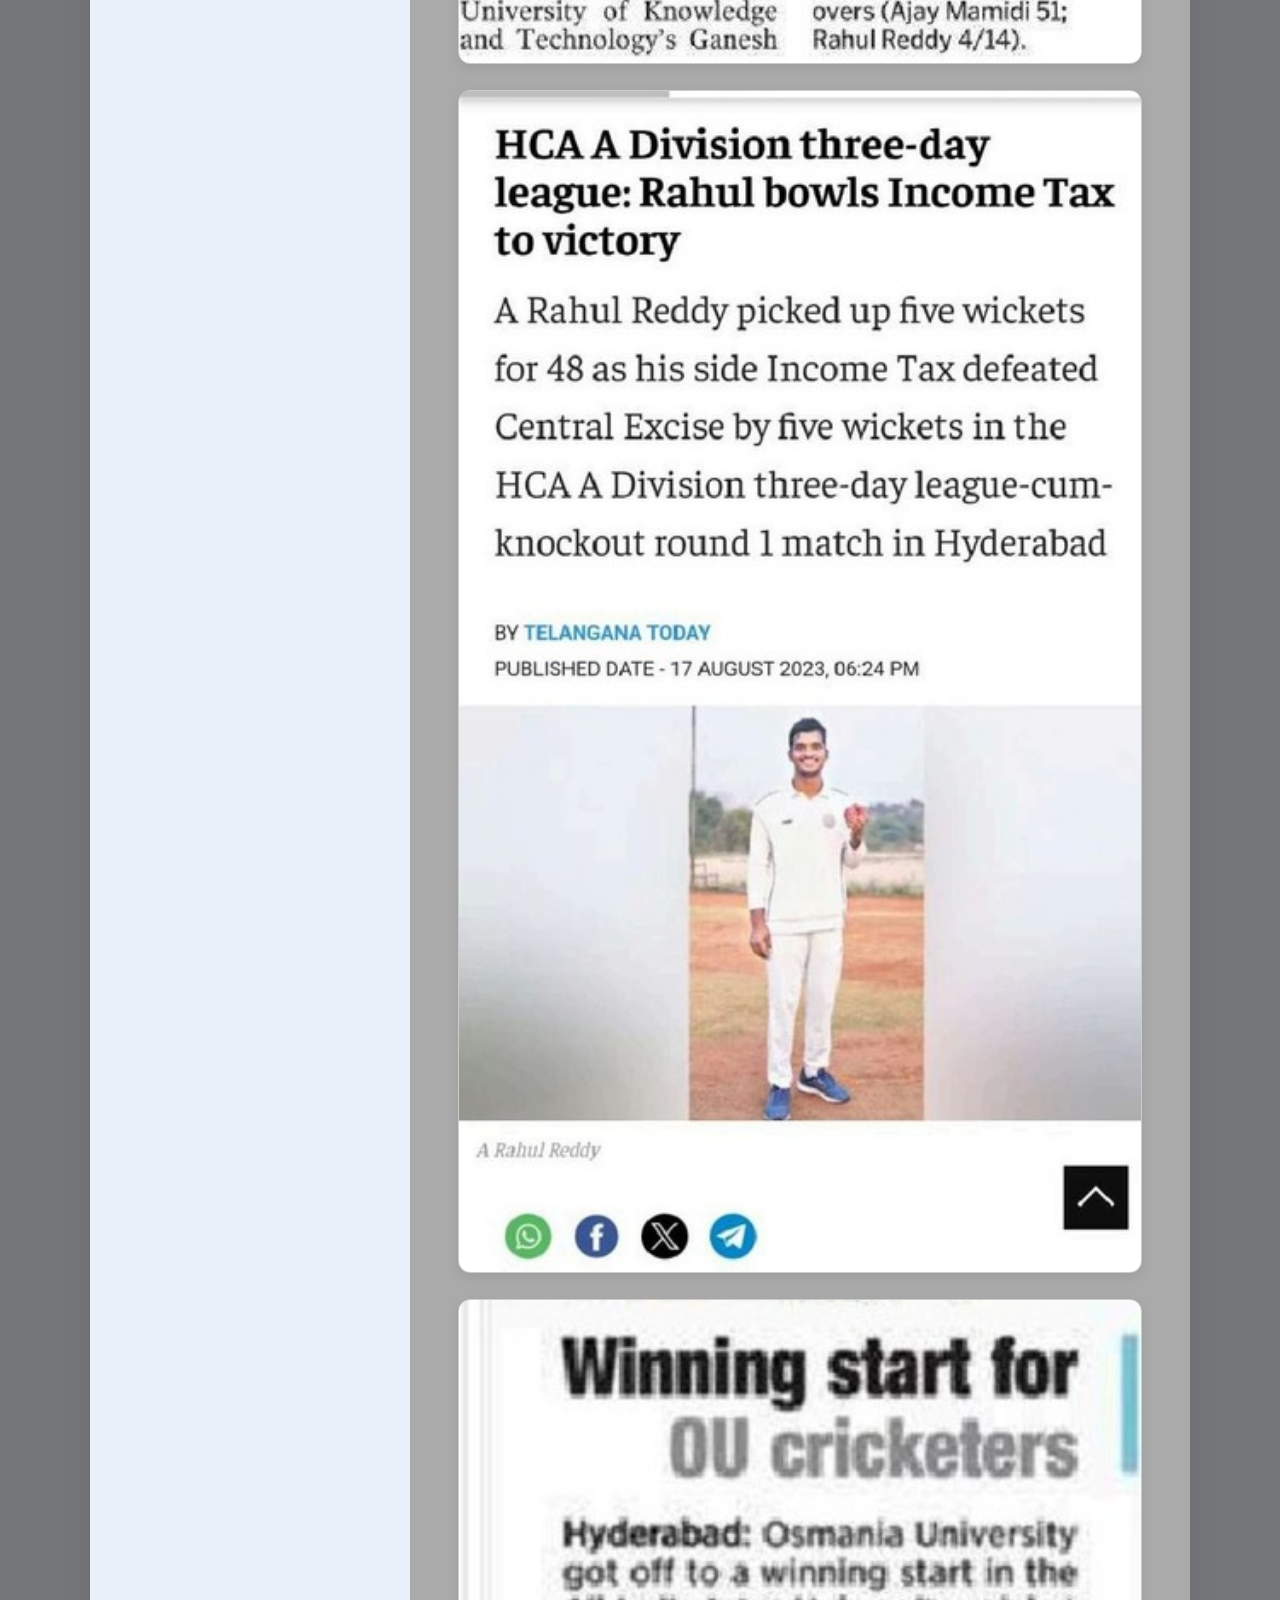
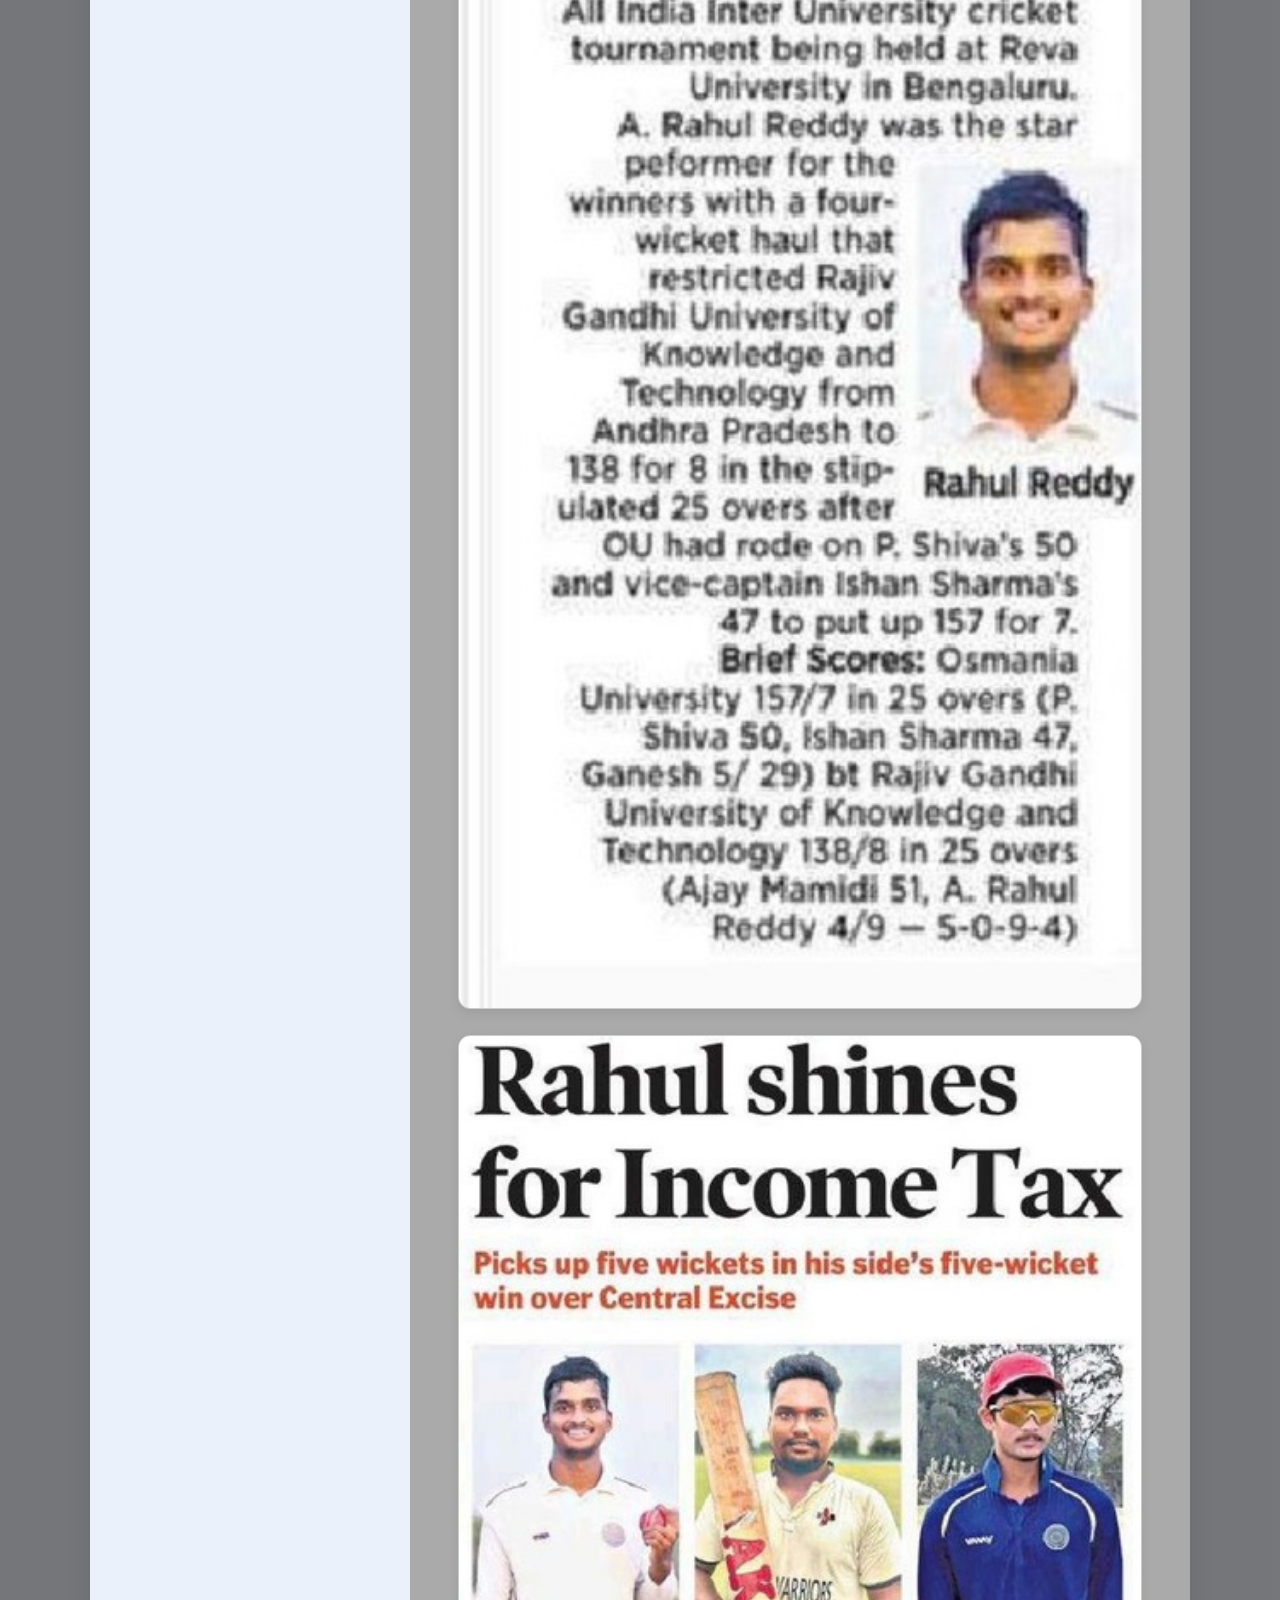
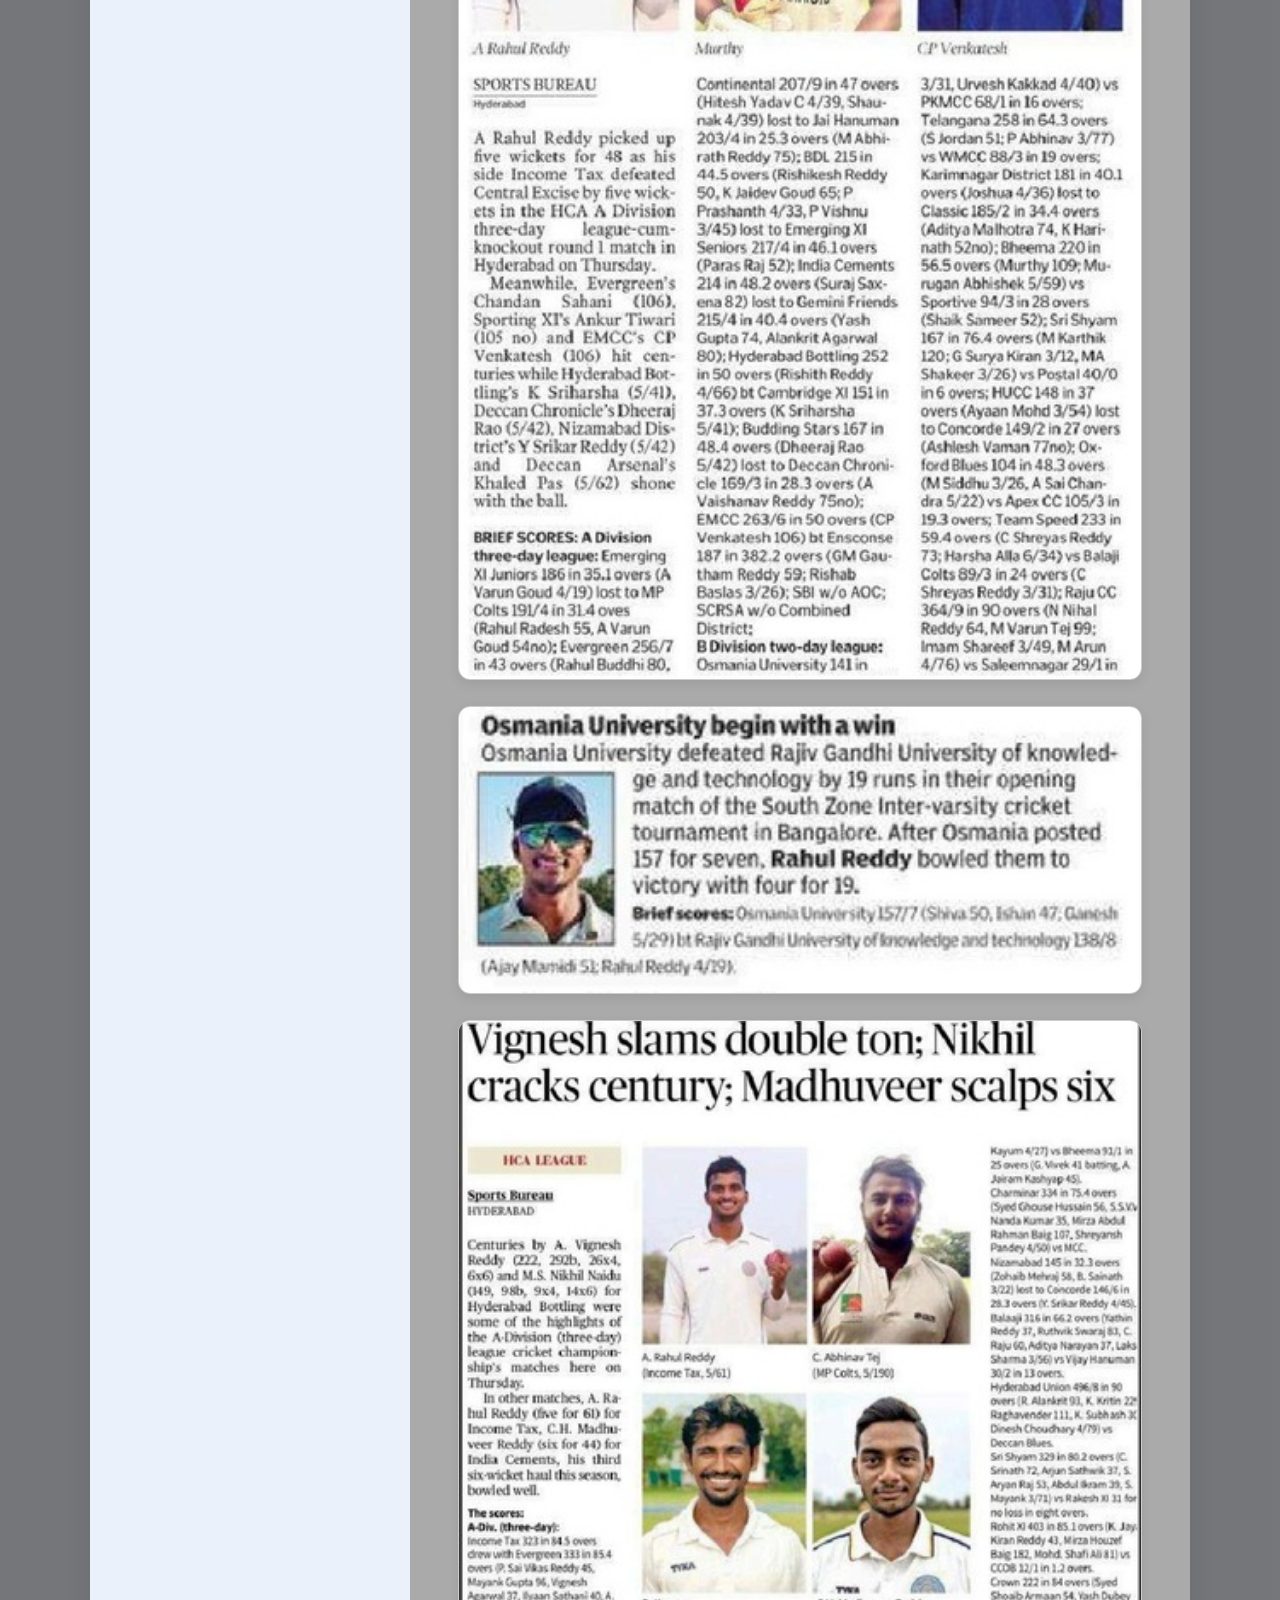
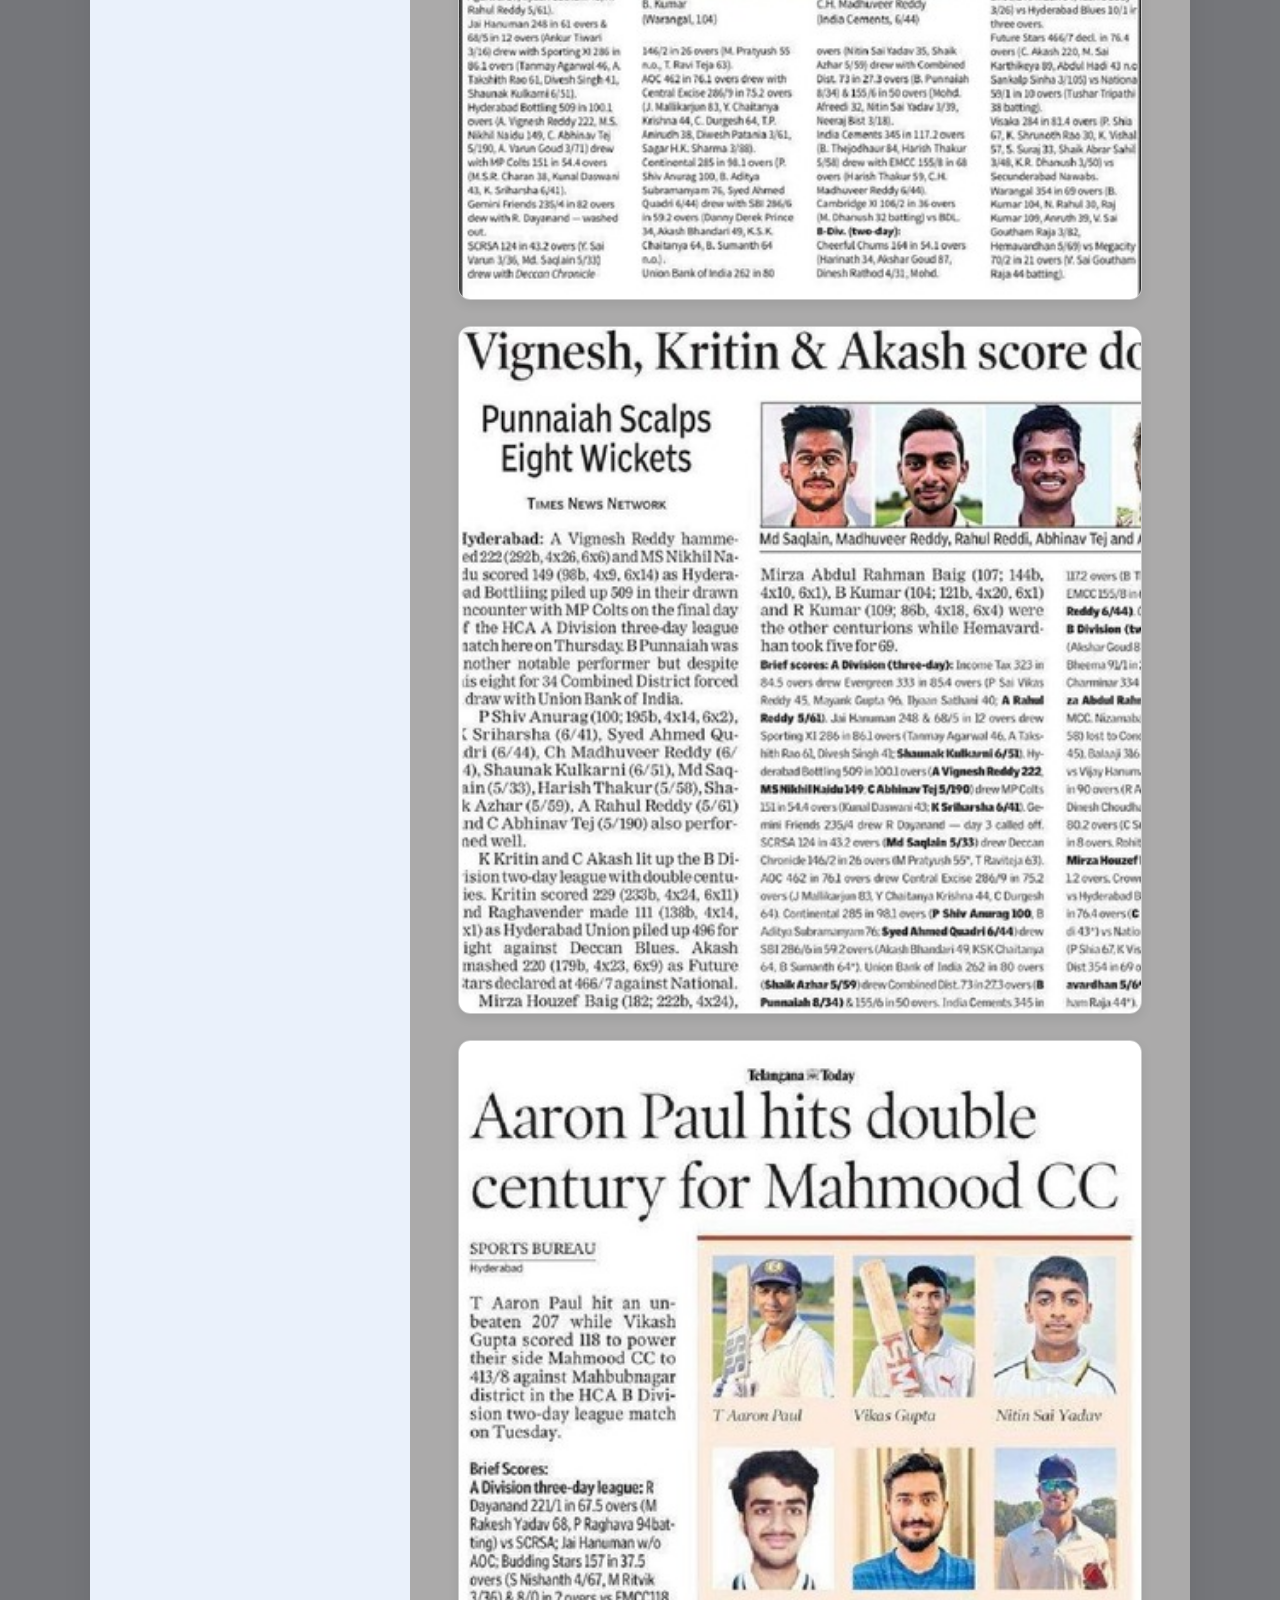
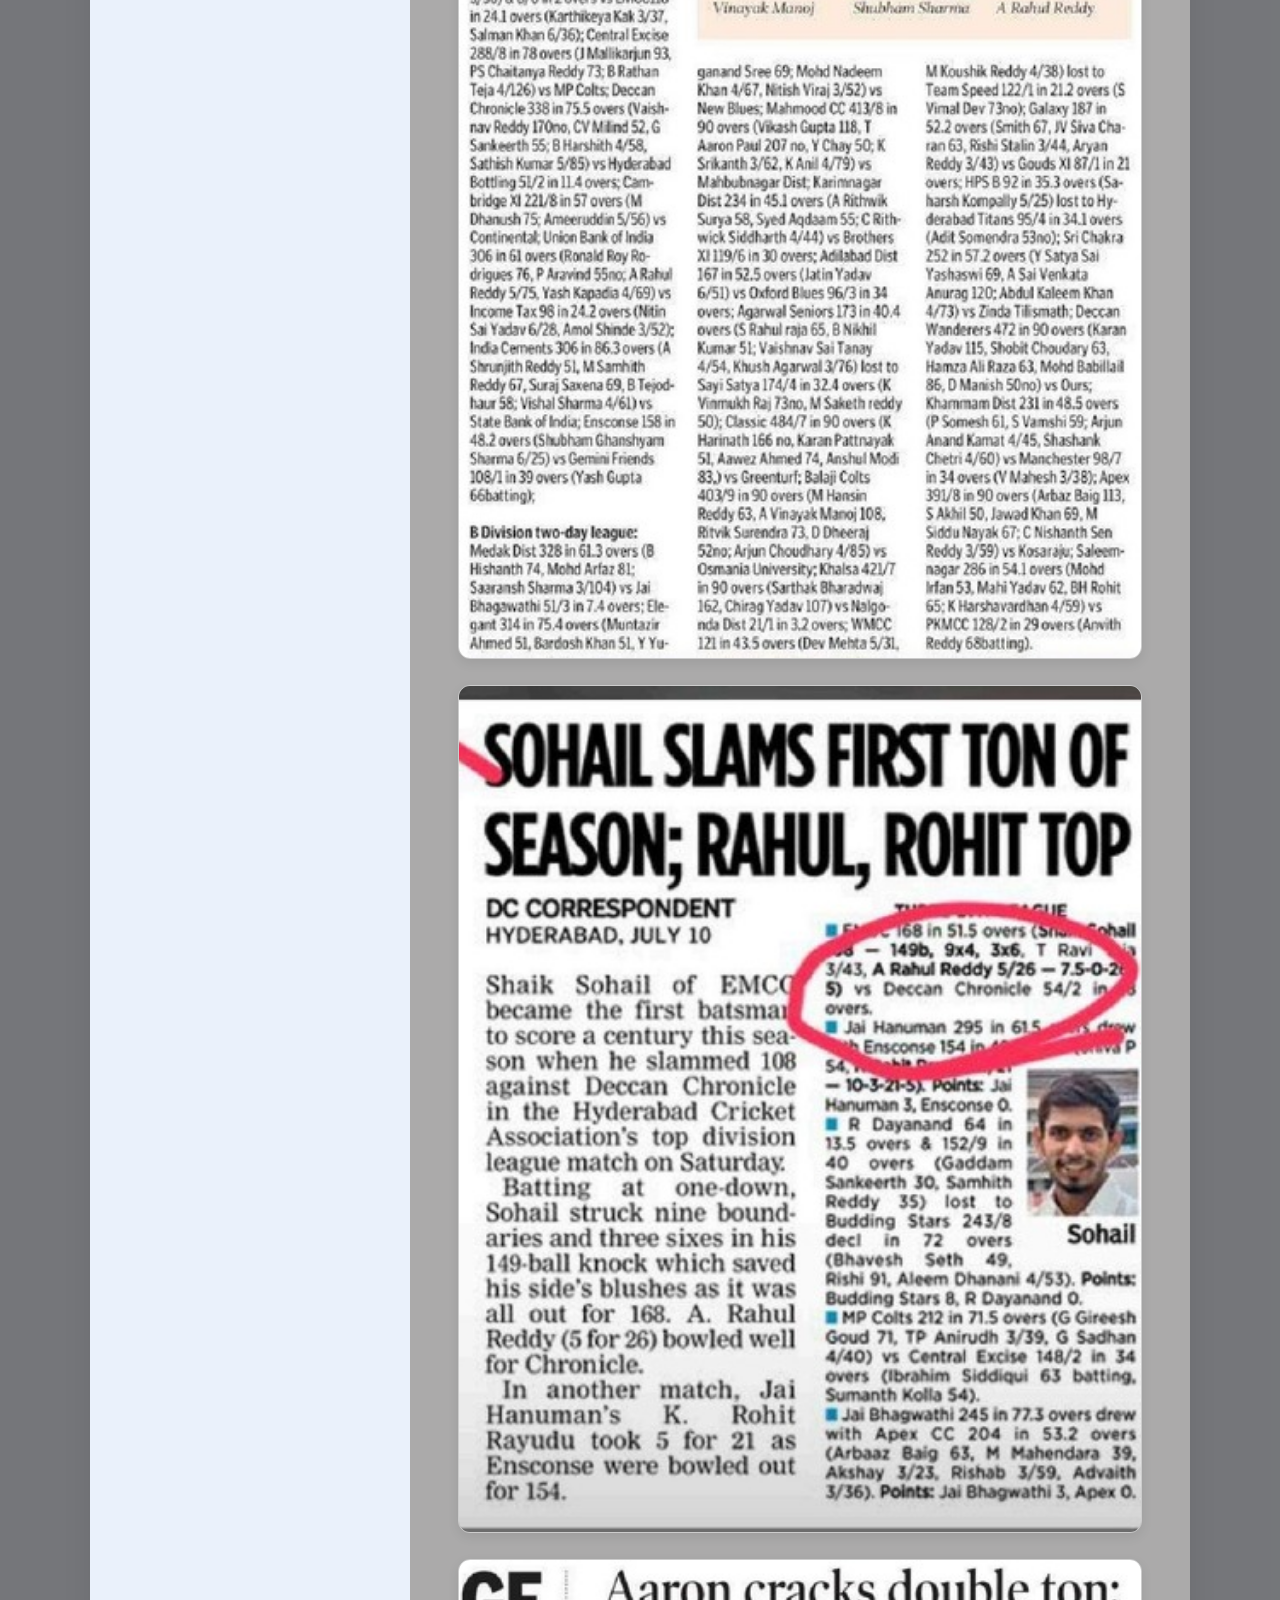
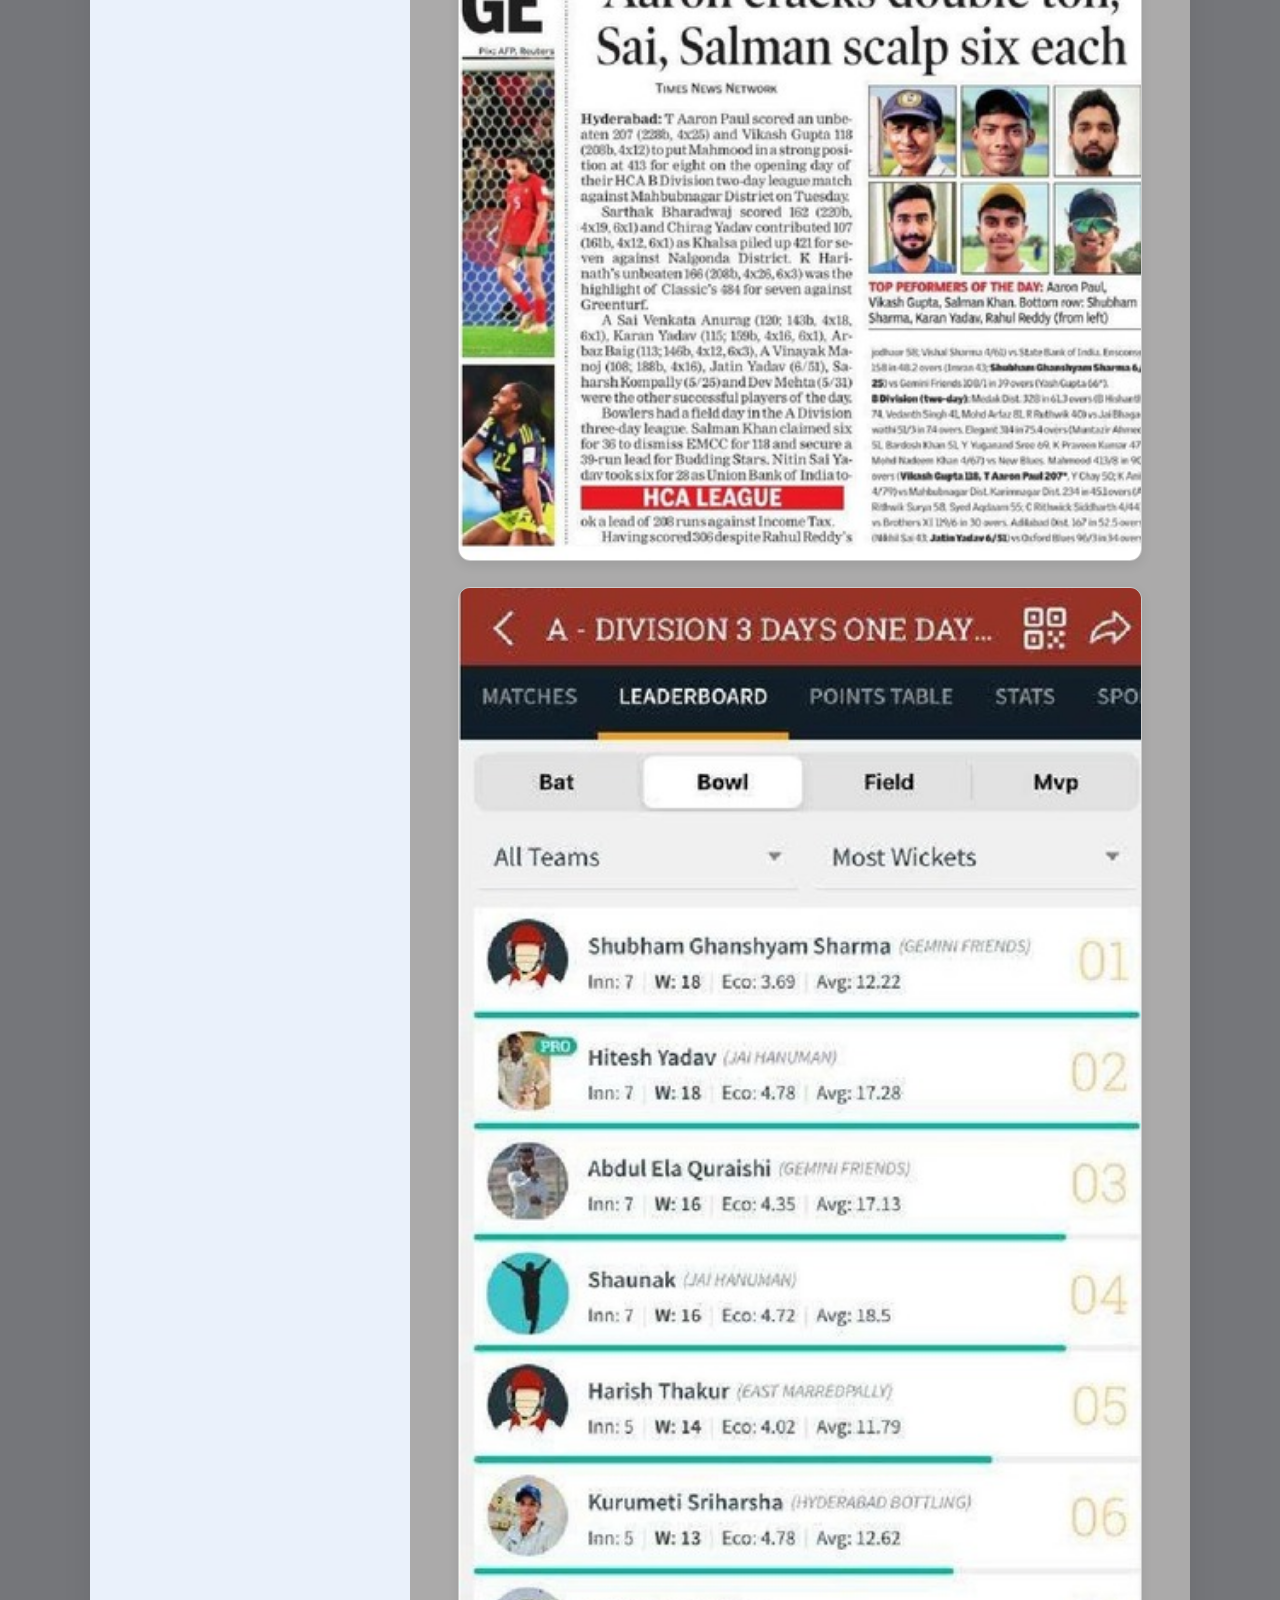
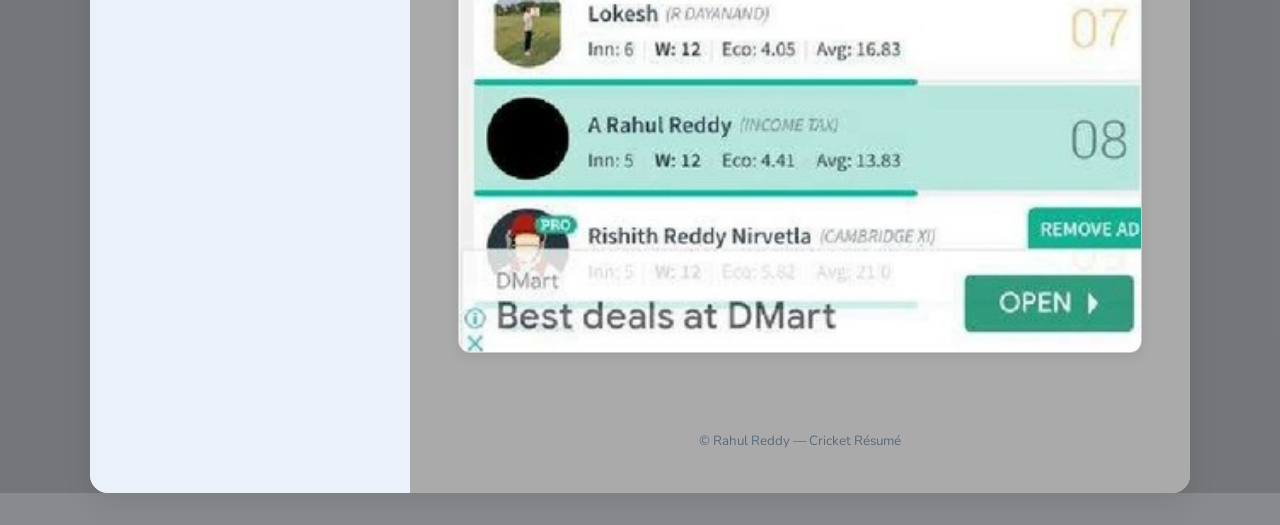
==== commit d77ded33: "Changes to be committed: 	modified:   index.html" ====
--- a/index.html
+++ b/index.html
@@ -9,18 +9,18 @@
   <link href="https://fonts.googleapis.com/css2?family=Nunito:wght@300;400;600;700;800&display=swap" rel="stylesheet">
   <style>
     :root{
-       --primary:#0f2742;      /* deep navy */
-      --accent:#2c6ebf;       /* blue accent */
-      --muted:#717376d4;        /* light bg */
-      --card:#d2d7ddd4;         /* card bg */
-      --text:#1b1f23;         /* body text */
+      --primary:#0f2742;
+      --accent:#2c6ebf;
+      --muted:#717376d4;
+      --card:#d2d7ddd4;
+      --text:#1b1f23;
     }
     *{box-sizing:border-box}
     html,body{margin:0;padding:0;background:var(--muted);color:var(--text);font-family:"Nunito",system-ui,-apple-system,Segoe UI,Roboto,Arial,sans-serif}
 
     .resume{max-width:1100px;margin:32px auto;background:var(--card);display:grid;grid-template-columns:320px 1fr;border-radius:18px;overflow:hidden;box-shadow:0 10px 30px rgba(0,0,0,.08)}
     .left{background:#eaf1fb;padding:28px 24px;display:flex;flex-direction:column;gap:20px}
-    .right{background:#fff;}
+    .right{background:#abaaaa;}
 
     .hero{background:var(--primary);color:#fff;padding:42px 48px}
     .hero h1{margin:0;font-size:40px;letter-spacing:.5px}
@@ -39,31 +39,60 @@
     ul{margin:8px 0 0 18px;padding:0}
     li{margin:6px 0}
 
-    .contact{display:flex;flex-direction:column;gap:10px}
-    .contact a{color:var(--text);text-decoration:none}
-    .contact a:hover{color:var(--accent)}
-
     .tags{display:flex;flex-wrap:wrap;gap:8px;margin-top:10px}
     .tag{background:#edf4ff;color:#164a90;border:1px solid #d6e6ff;padding:6px 10px;border-radius:999px;font-size:12px;font-weight:700}
 
-    .footer{padding:18px 48px 42px;color:#5a6a7a}
+    .footer{padding:18px 48px 42px;color:#5a6a7a;text-align:center}
 
     .full-resume{padding:32px 48px}
-    .full-resume h3{color:var(--primary);margin-bottom:16px;font-size:22px}
-    .page-image{width:100%;margin-bottom:20px;border:1px solid #ccc;border-radius:12px;box-shadow:0 4px 12px rgba(0,0,0,.08)}
-
-    @media (max-width: 980px){
+    .full-resume h3{color:var(--primary);margin-bottom:16px;font-size:22px;text-align:center}
+    .page-image{width:100%;height:auto;max-width:100%;margin-bottom:20px;border:1px solid #ccc;border-radius:12px;box-shadow:0 4px 12px rgba(0,0,0,.08)}
+
+    /* ===== Tablet (768px–980px) ===== */
+    @media (max-width: 980px) and (min-width: 768px) {
+      .resume { grid-template-columns: 250px 1fr; }
+      .hero h1 { font-size: 32px; }
+      .content { grid-template-columns: 1fr; }
+    }
+
+    /* ===== Mobile (<768px) ===== */
+    @media (max-width: 767px) {
       .resume{grid-template-columns:1fr}
-      .left{order:2}
-      .right{order:1}
-      .content{grid-template-columns:1fr}
-    }
+      .left, .right{padding:16px}
+      .hero{padding:24px;text-align:center}
+      .hero h1{font-size:26px}
+      .subtitle{font-size:14px}
+      .tags{justify-content:center}
+      .content{grid-template-columns:1fr;padding:16px}
+      .block{padding:16px}
+      .section-title{font-size:16px}
+      .block h3{font-size:18px}
+      .mini{grid-template-columns:24px 1fr}
+    }
+
+    /* Back to top button */
+    #backToTop {
+      position: fixed;
+      bottom: 20px;
+      right: 20px;
+      background: var(--accent);
+      color: #fff;
+      border: none;
+      padding: 10px 14px;
+      border-radius: 50%;
+      cursor: pointer;
+      font-size: 18px;
+      box-shadow: 0 4px 10px rgba(0,0,0,0.2);
+      display: none;
+      z-index: 1000;
+    }
+    #backToTop:hover { background: #1e5aa8; }
   </style>
 </head>
 <body>
   <main class="resume" role="main">
     <aside class="left">
-      <img class="photo" src="/profile.jpg" alt="Rahul Reddy profile photo" />
+      <img class="photo" src="src/profile.jpg" alt="Rahul Reddy profile photo" />
 
       <div class="card">
         <h2 class="section-title">Crucial Details</h2>
@@ -155,28 +184,46 @@
       </div>
 
       <div class="full-resume">
-       <img class="page-image" src="/0.jpg" alt="Resume Page 1" />
-       <img class="page-image" src="/1.jpg" alt="Resume Page 2" />
-       <img class="page-image" src="/2.jpg" alt="Resume Page 3" />
-       <img class="page-image" src="/3.jpg" alt="Resume Page 4" />
-       <img class="page-image" src="/4.jpg" alt="Resume Page 5" />
-       <img class="page-image" src="/5.jpg" alt="Resume Page 6" />
-       <img class="page-image" src="/6.jpg" alt="Resume Page 7" />
-       <img class="page-image" src="/7.jpg" alt="Resume Page 8" />
-       <img class="page-image" src="/8.jpg" alt="Resume Page 9" />
-       <img class="page-image" src="/9.jpg" alt="Resume Page 10" />
-       <img class="page-image" src="/10.jpg" alt="Resume Page 11" />
-       <img class="page-image" src="/11.jpg" alt="Resume Page 12" />
-       <img class="page-image" src="/12.jpg" alt="Resume Page 13" />
-       <img class="page-image" src="/13.jpg" alt="Resume Page 14" />
+        <h3>Full Resume (Scanned Pages)</h3>
+        <img class="page-image" src="src/0.jpg" alt="Resume Page 1" loading="lazy"/>
+        <img class="page-image" src="src/1.jpg" alt="Resume Page 2" loading="lazy"/>
+        <img class="page-image" src="src/2.jpg" alt="Resume Page 3" loading="lazy"/>
+        <img class="page-image" src="src/3.jpg" alt="Resume Page 4" loading="lazy"/>
+        <img class="page-image" src="src/4.jpg" alt="Resume Page 5" loading="lazy"/>
+        <img class="page-image" src="src/5.jpg" alt="Resume Page 6" loading="lazy"/>
+        <img class="page-image" src="src/6.jpg" alt="Resume Page 7" loading="lazy"/>
+        <img class="page-image" src="src/7.jpg" alt="Resume Page 8" loading="lazy"/>
+        <img class="page-image" src="src/8.jpg" alt="Resume Page 9" loading="lazy"/>
+        <img class="page-image" src="src/9.jpg" alt="Resume Page 10" loading="lazy"/>
+        <img class="page-image" src="src/10.jpg" alt="Resume Page 11" loading="lazy"/>
+        <img class="page-image" src="src/11.jpg" alt="Resume Page 12" loading="lazy"/>
+        <img class="page-image" src="src/12.jpg" alt="Resume Page 13" loading="lazy"/>
+        <img class="page-image" src="src/13.jpg" alt="Resume Page 14" loading="lazy"/>
       </div>
 
       <div class="footer">
-        <small>
-      © Rahul Reddy — Cricket Résumé..
-        </small>
+        <small>© Rahul Reddy — Cricket Résumé</small>
       </div>
     </section>
   </main>
+
+  <!-- Back to top button -->
+  <button id="backToTop">↑</button>
+
+  <script>
+    const backToTop = document.getElementById('backToTop');
+    window.addEventListener('scroll', () => {
+      if (window.scrollY > 400) {
+        backToTop.style.display = 'block';
+      } else {
+        backToTop.style.display = 'none';
+      }
+    });
+    backToTop.addEventListener('click', () => {
+      window.scrollTo({ top: 0, behavior: 'smooth' });
+    });
+  </script>
 </body>
 </html>
+<!DOCTYPE html>
+<html lang="en">
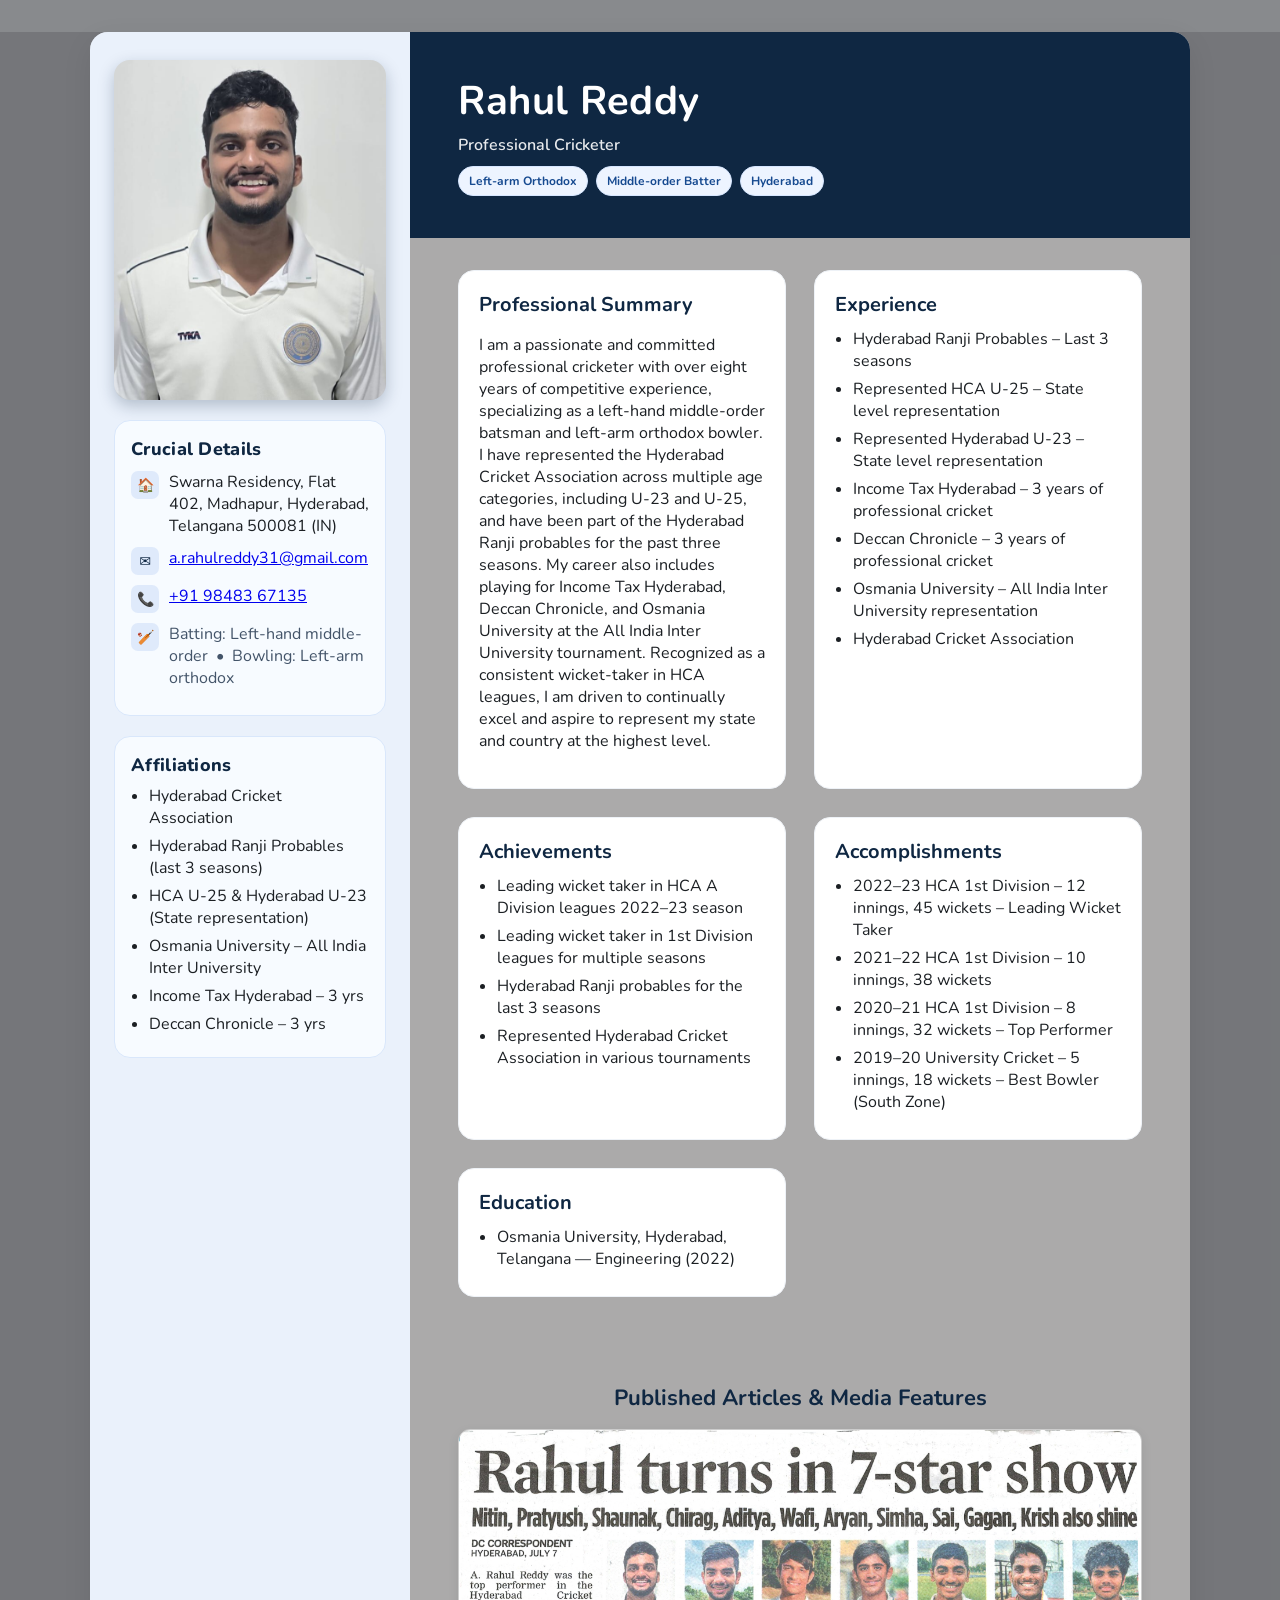
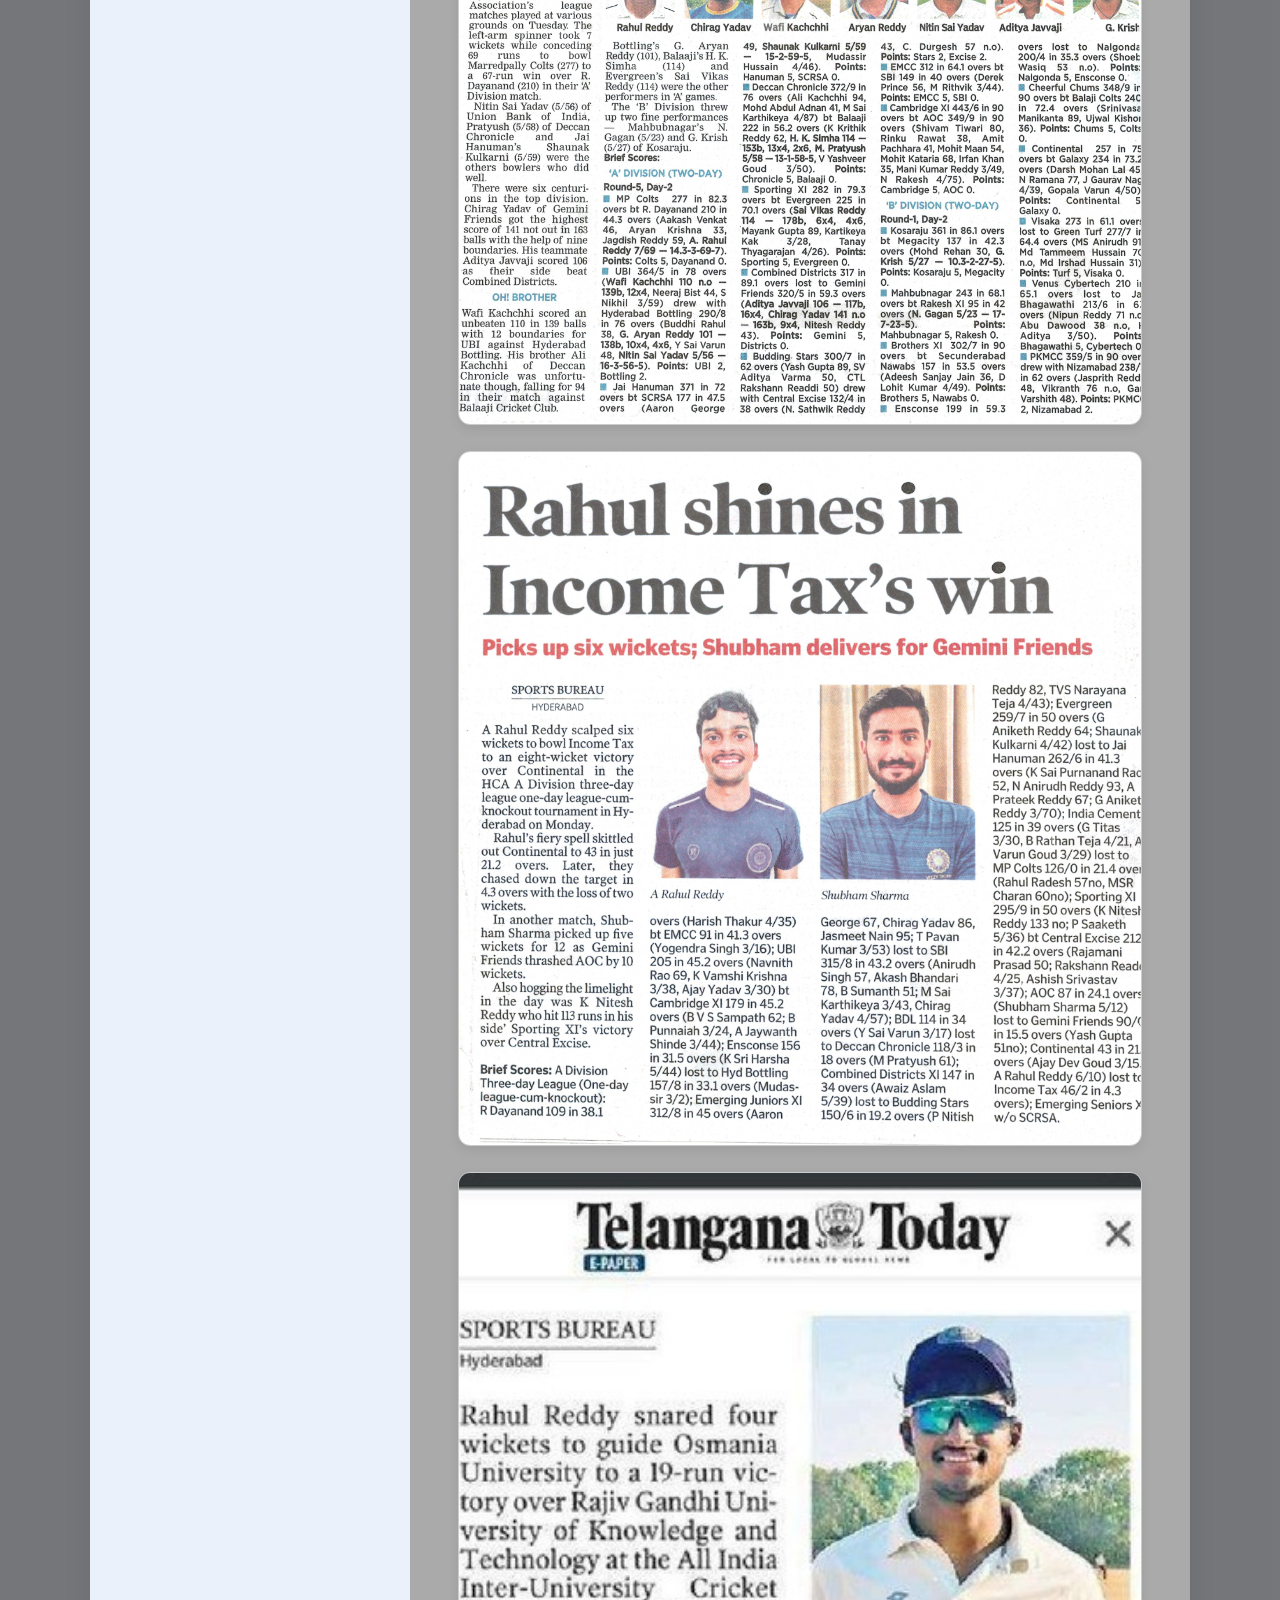
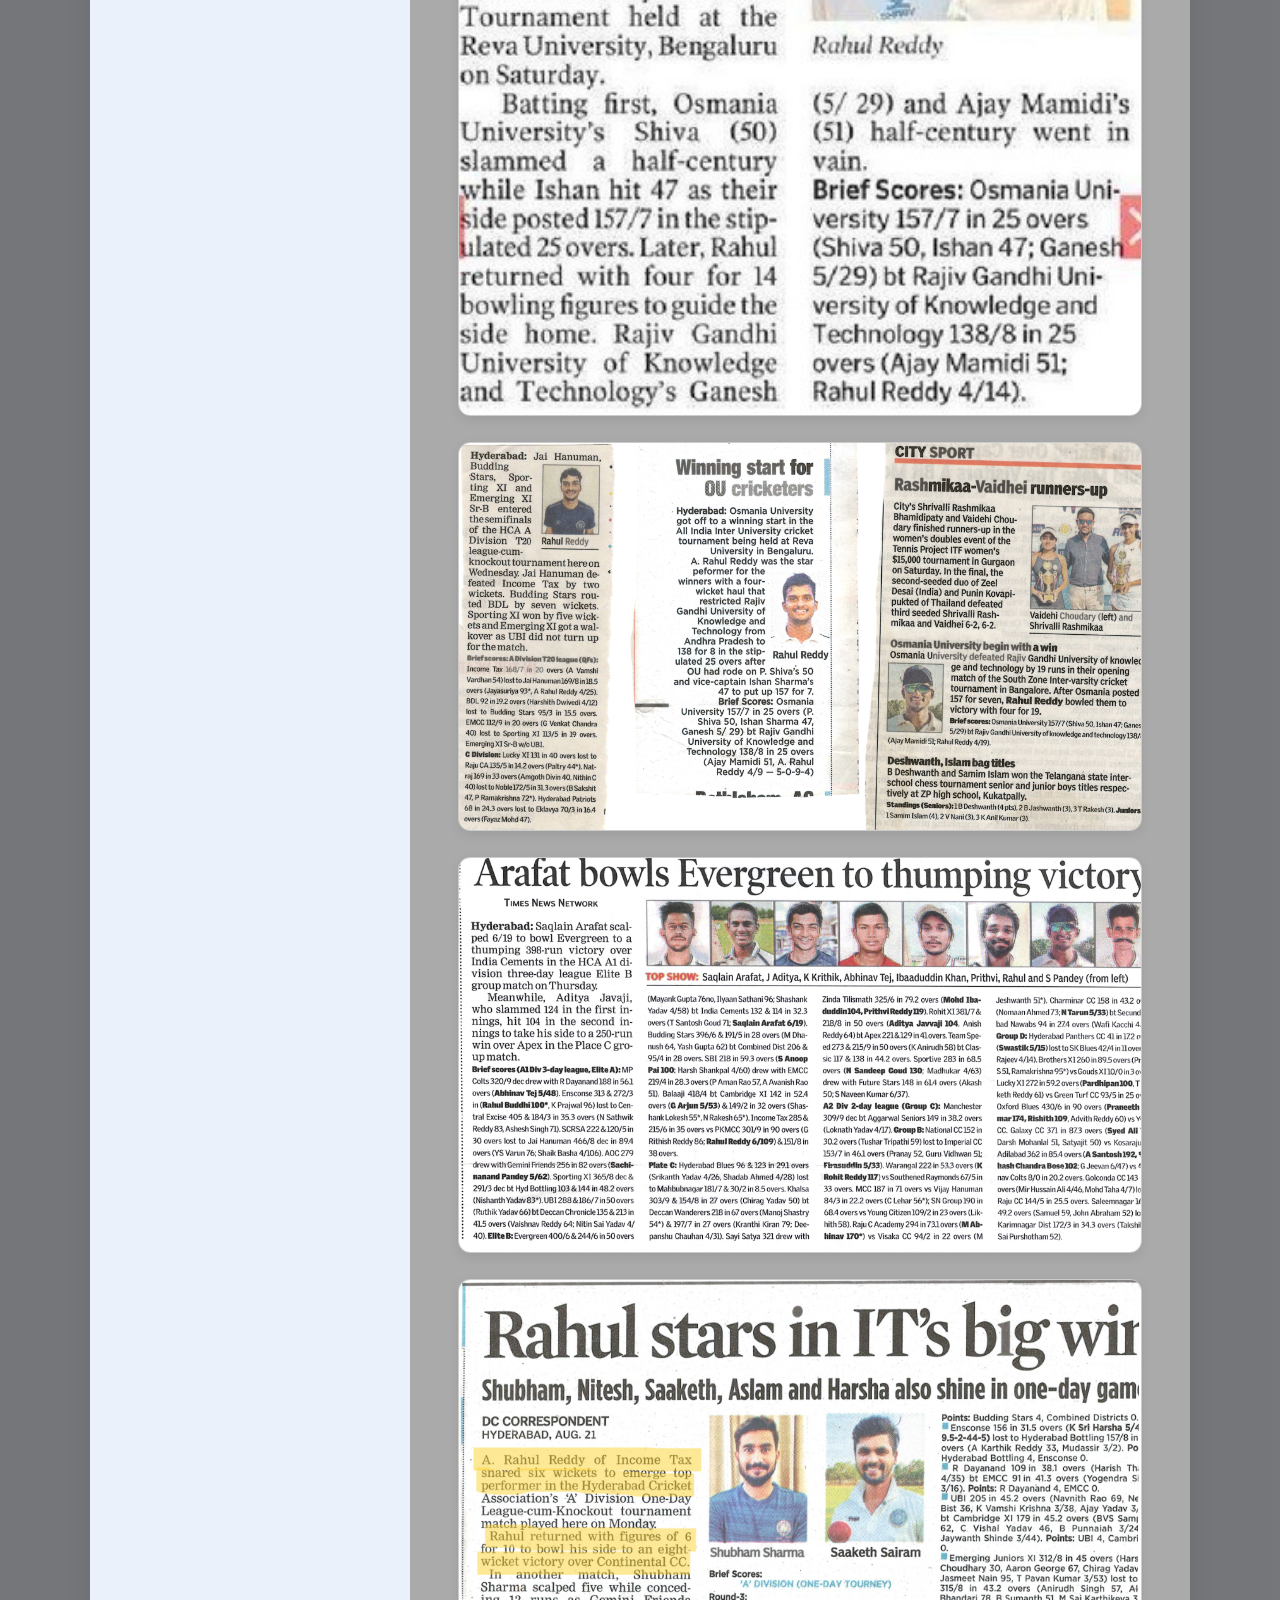
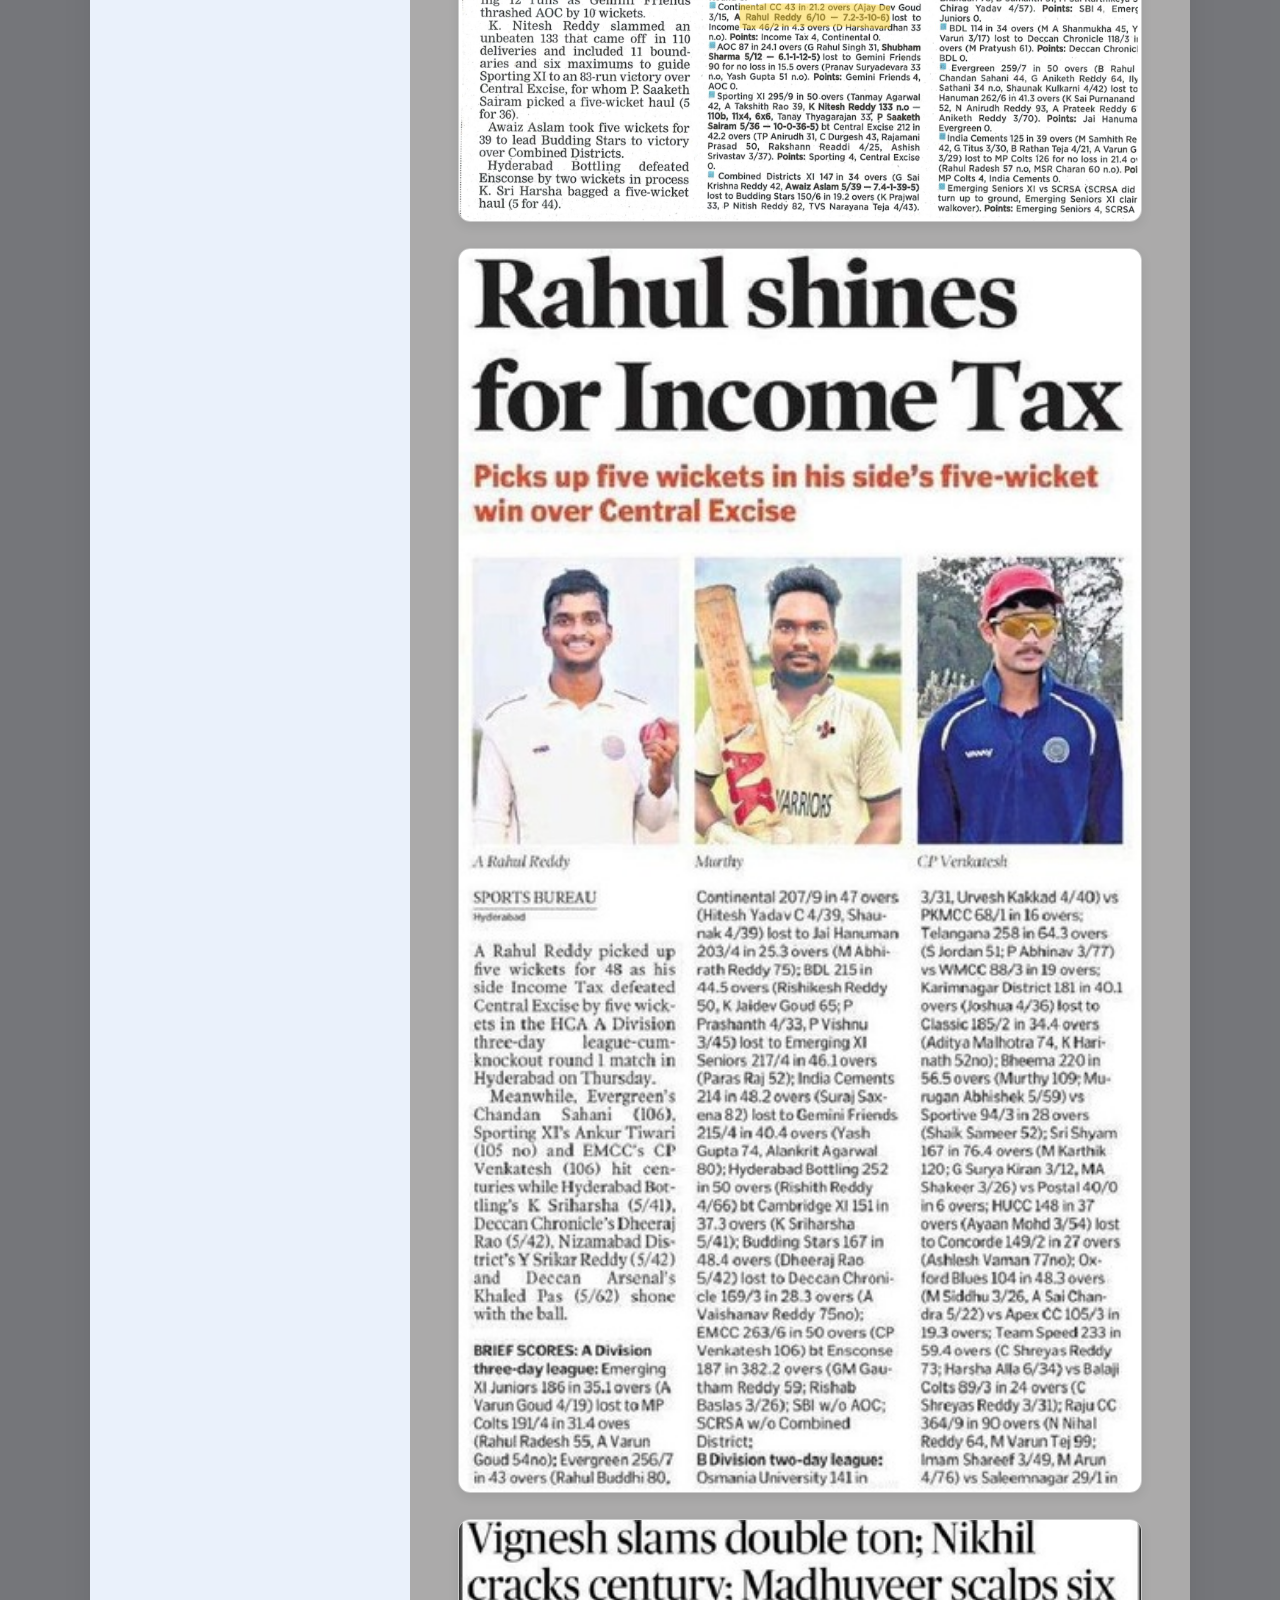
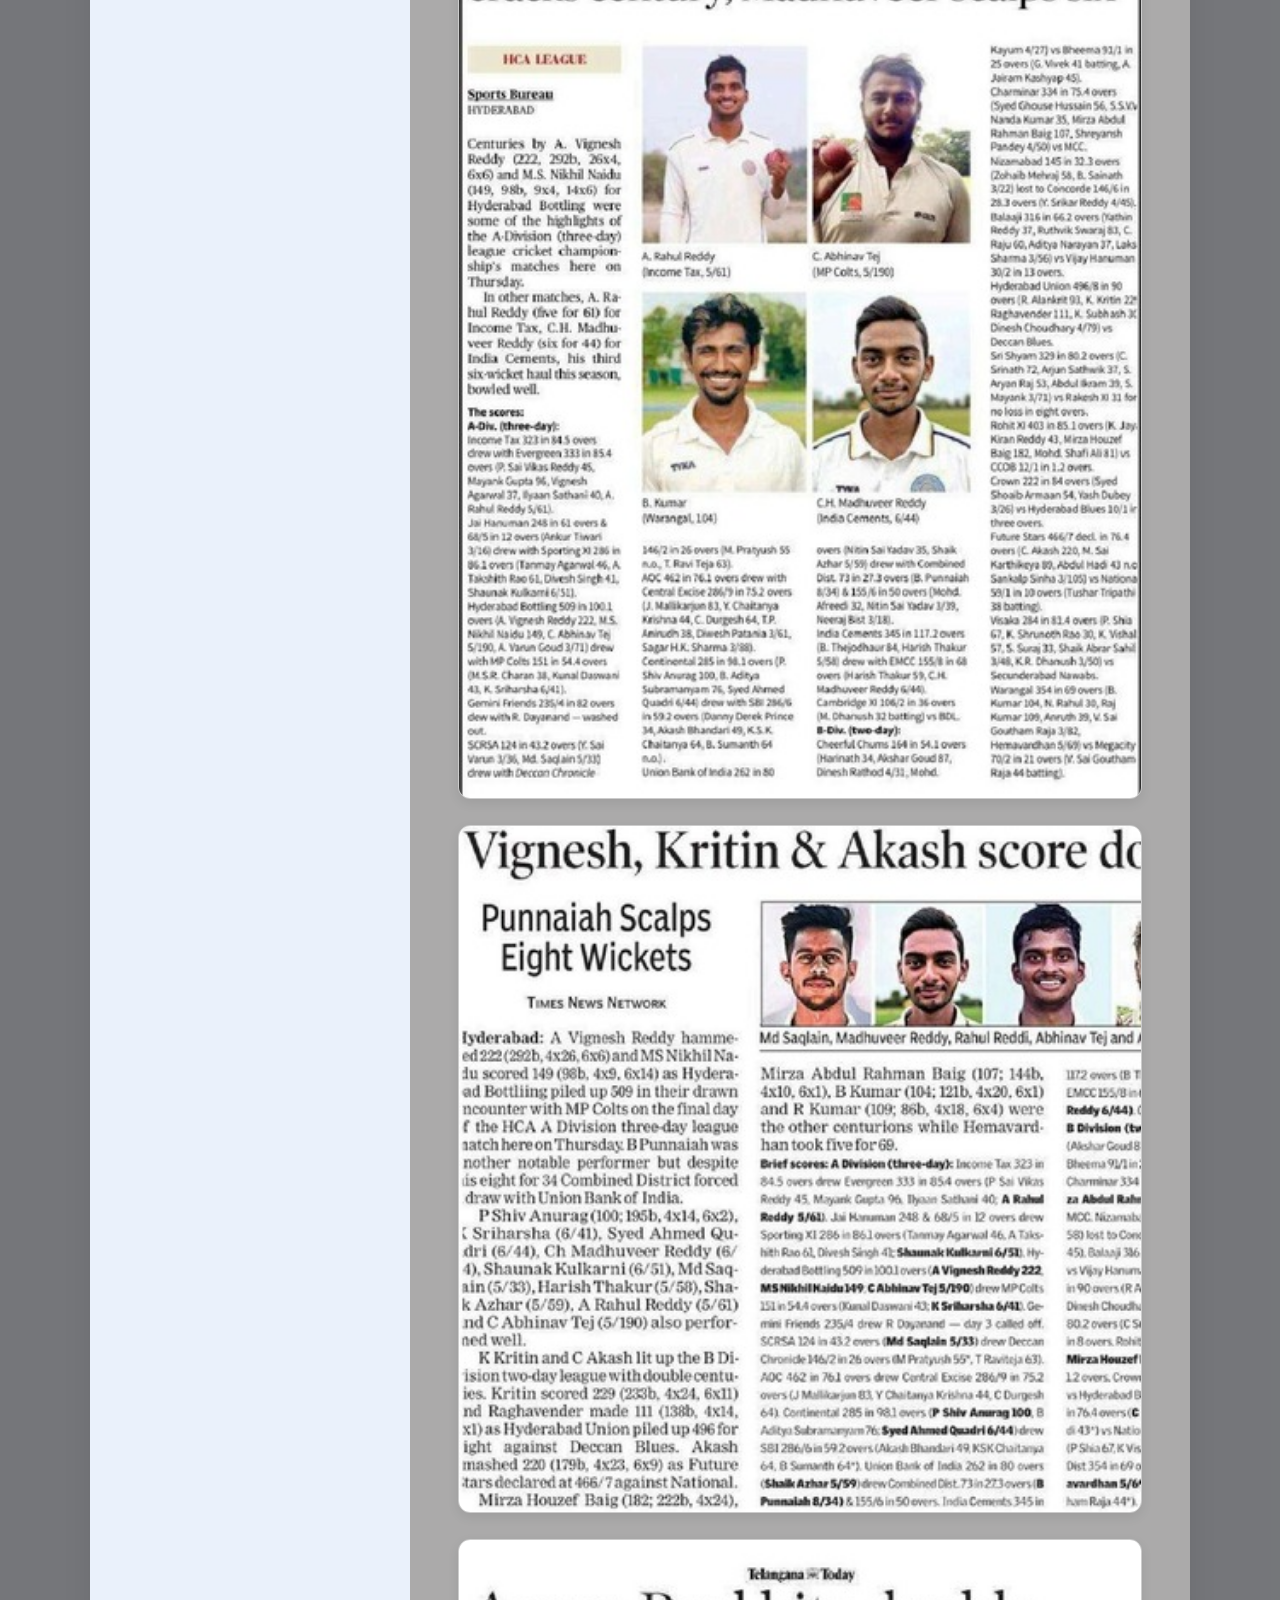
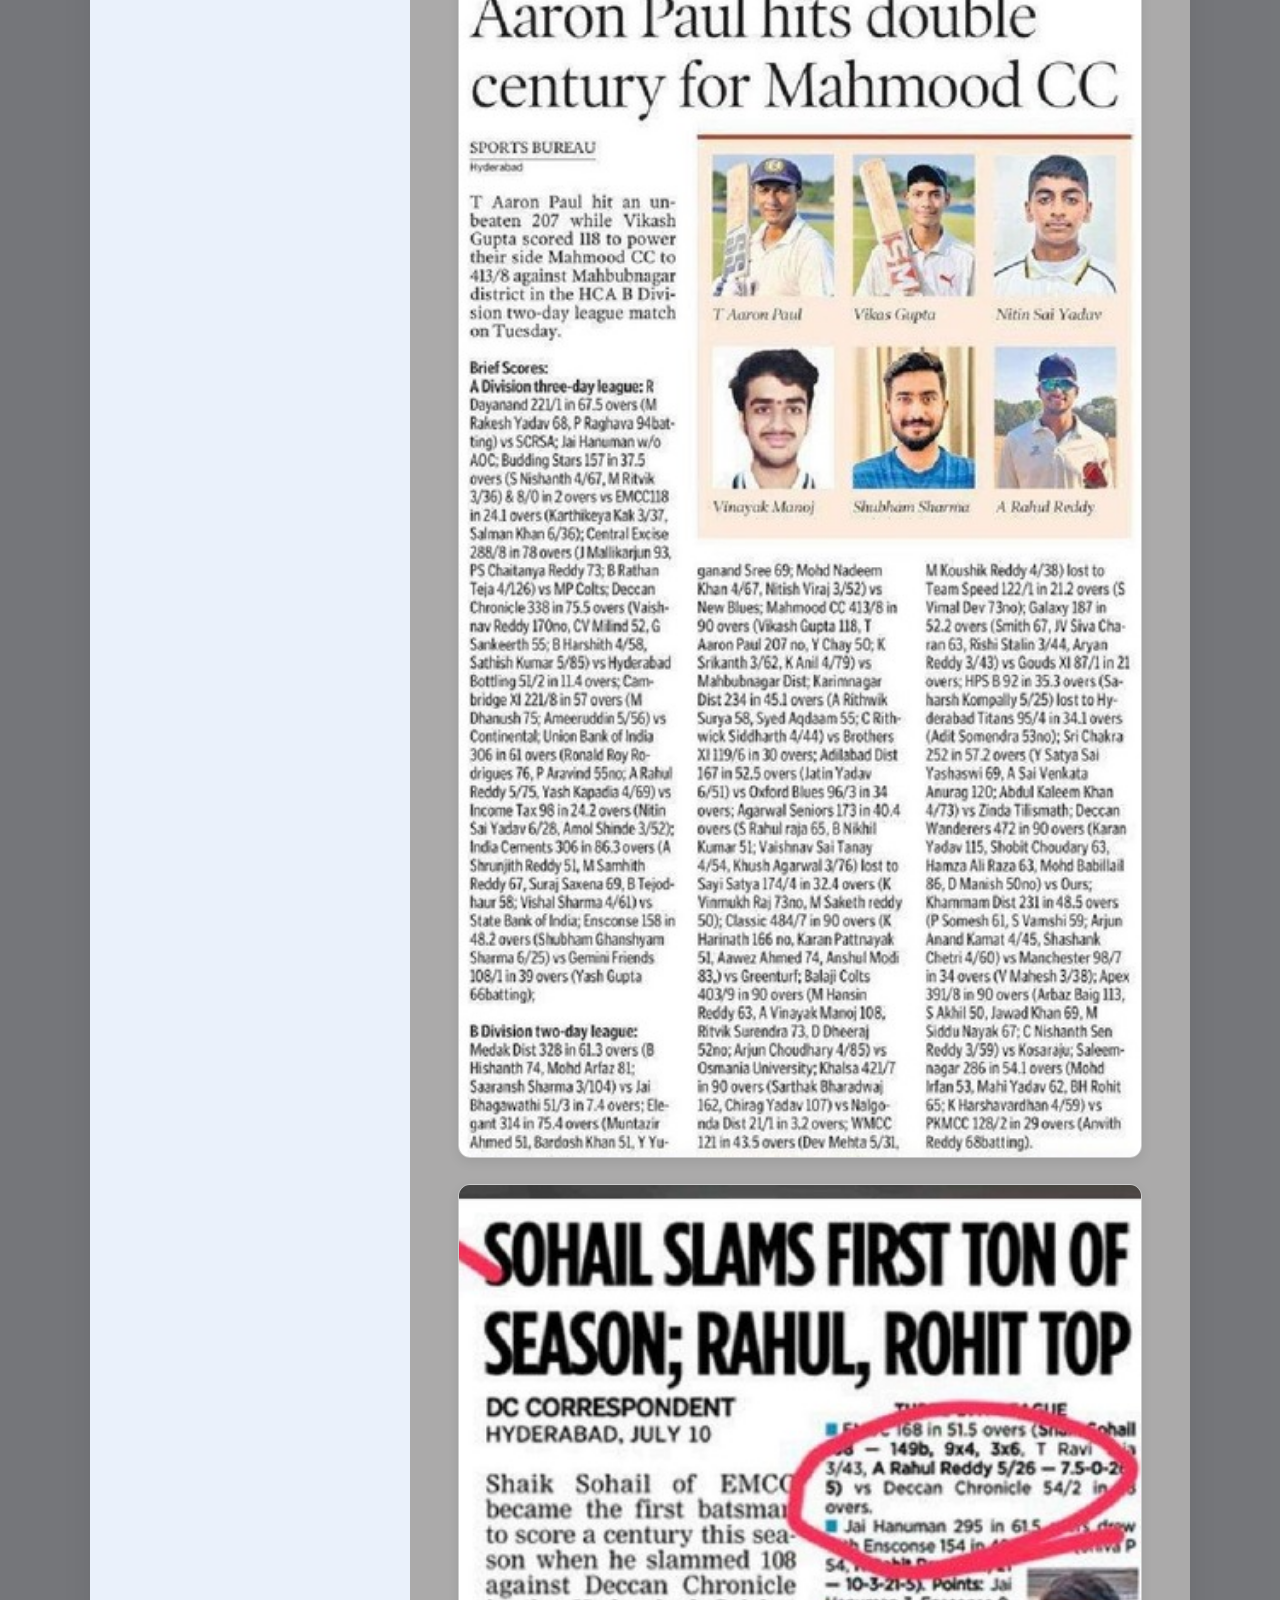
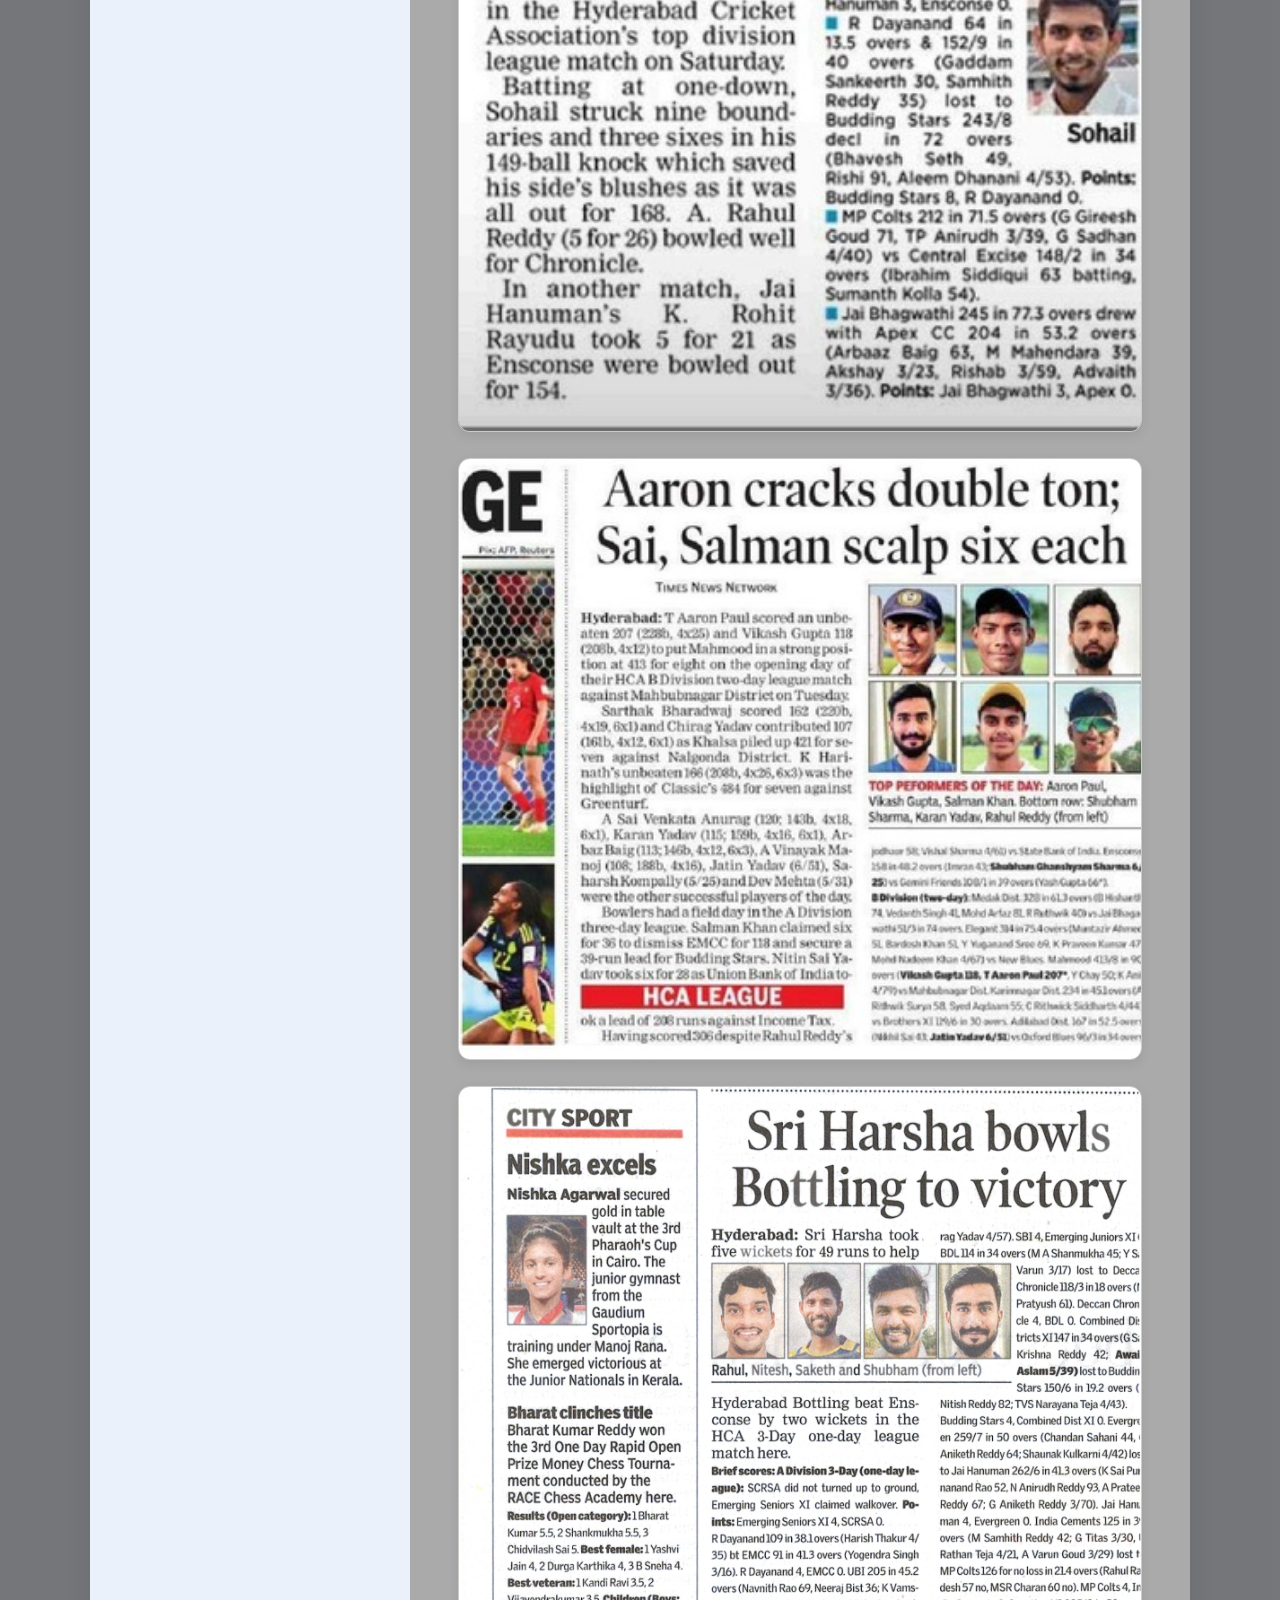
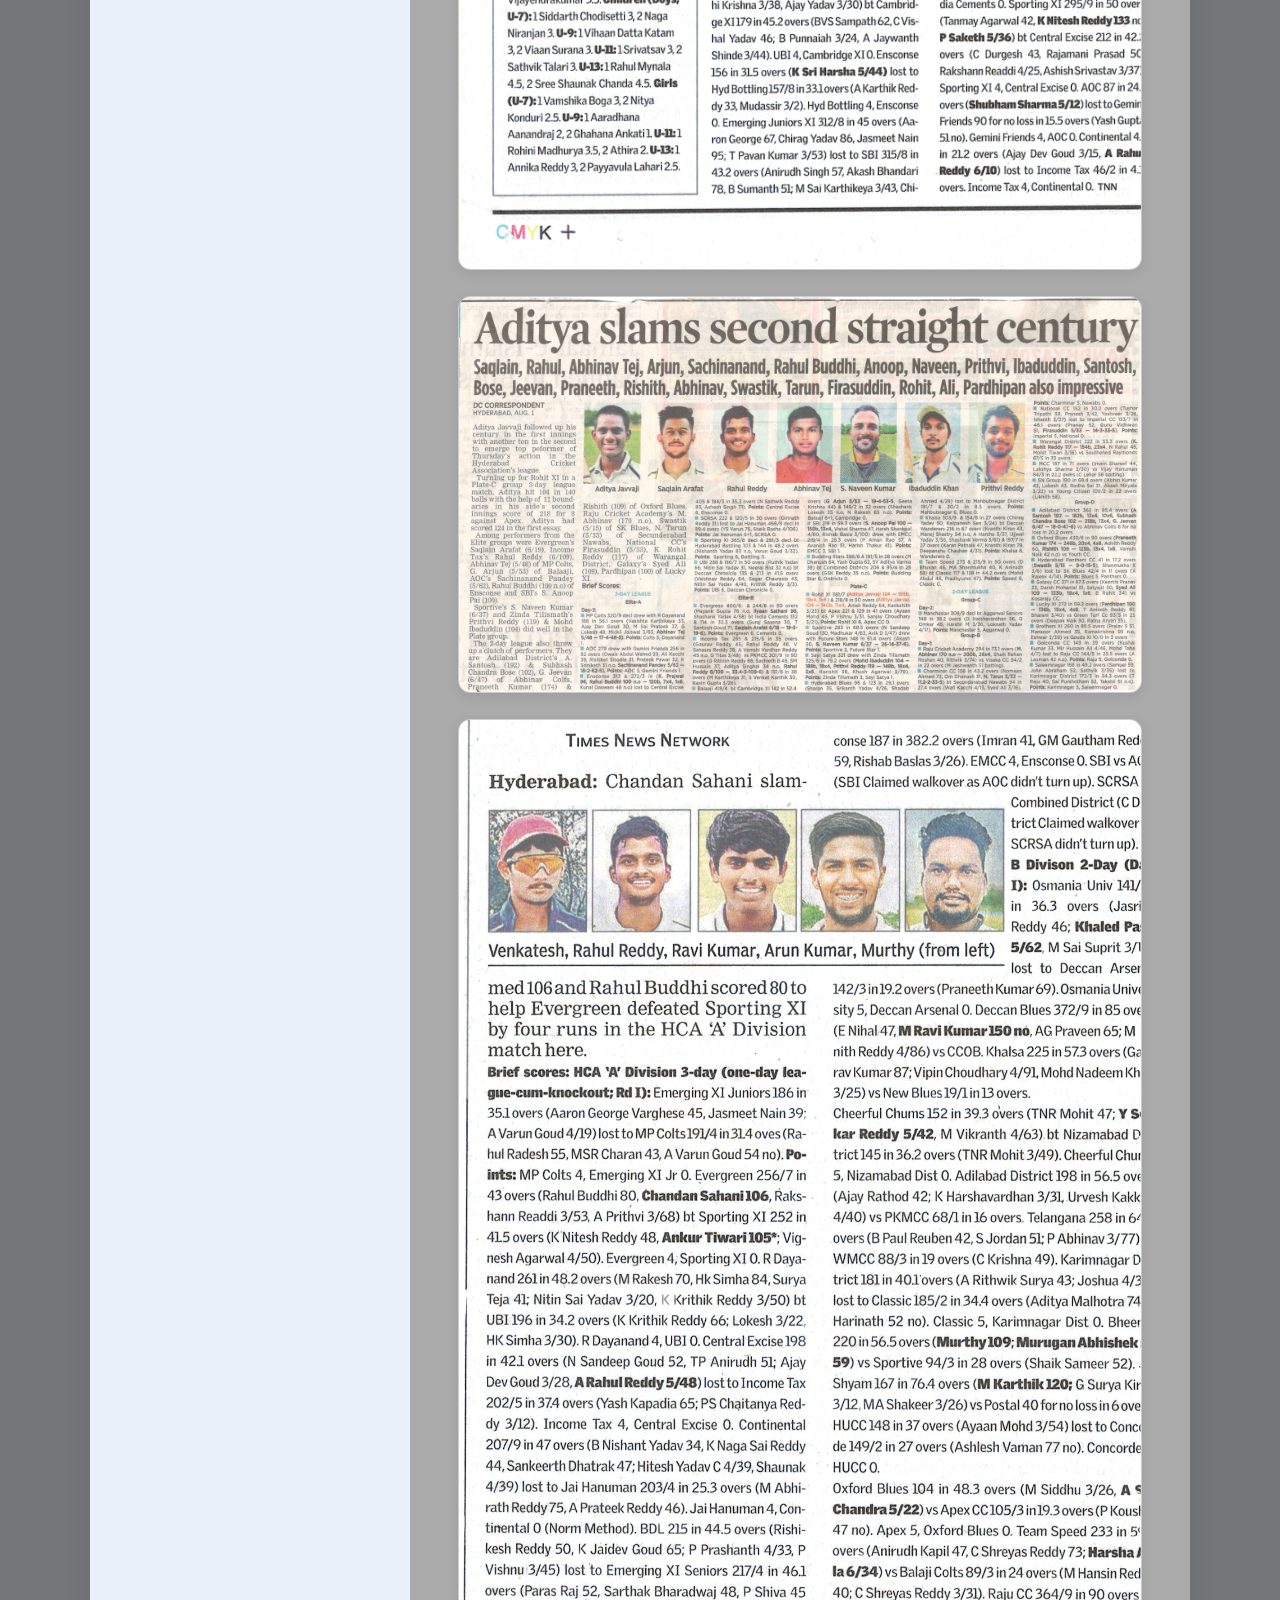
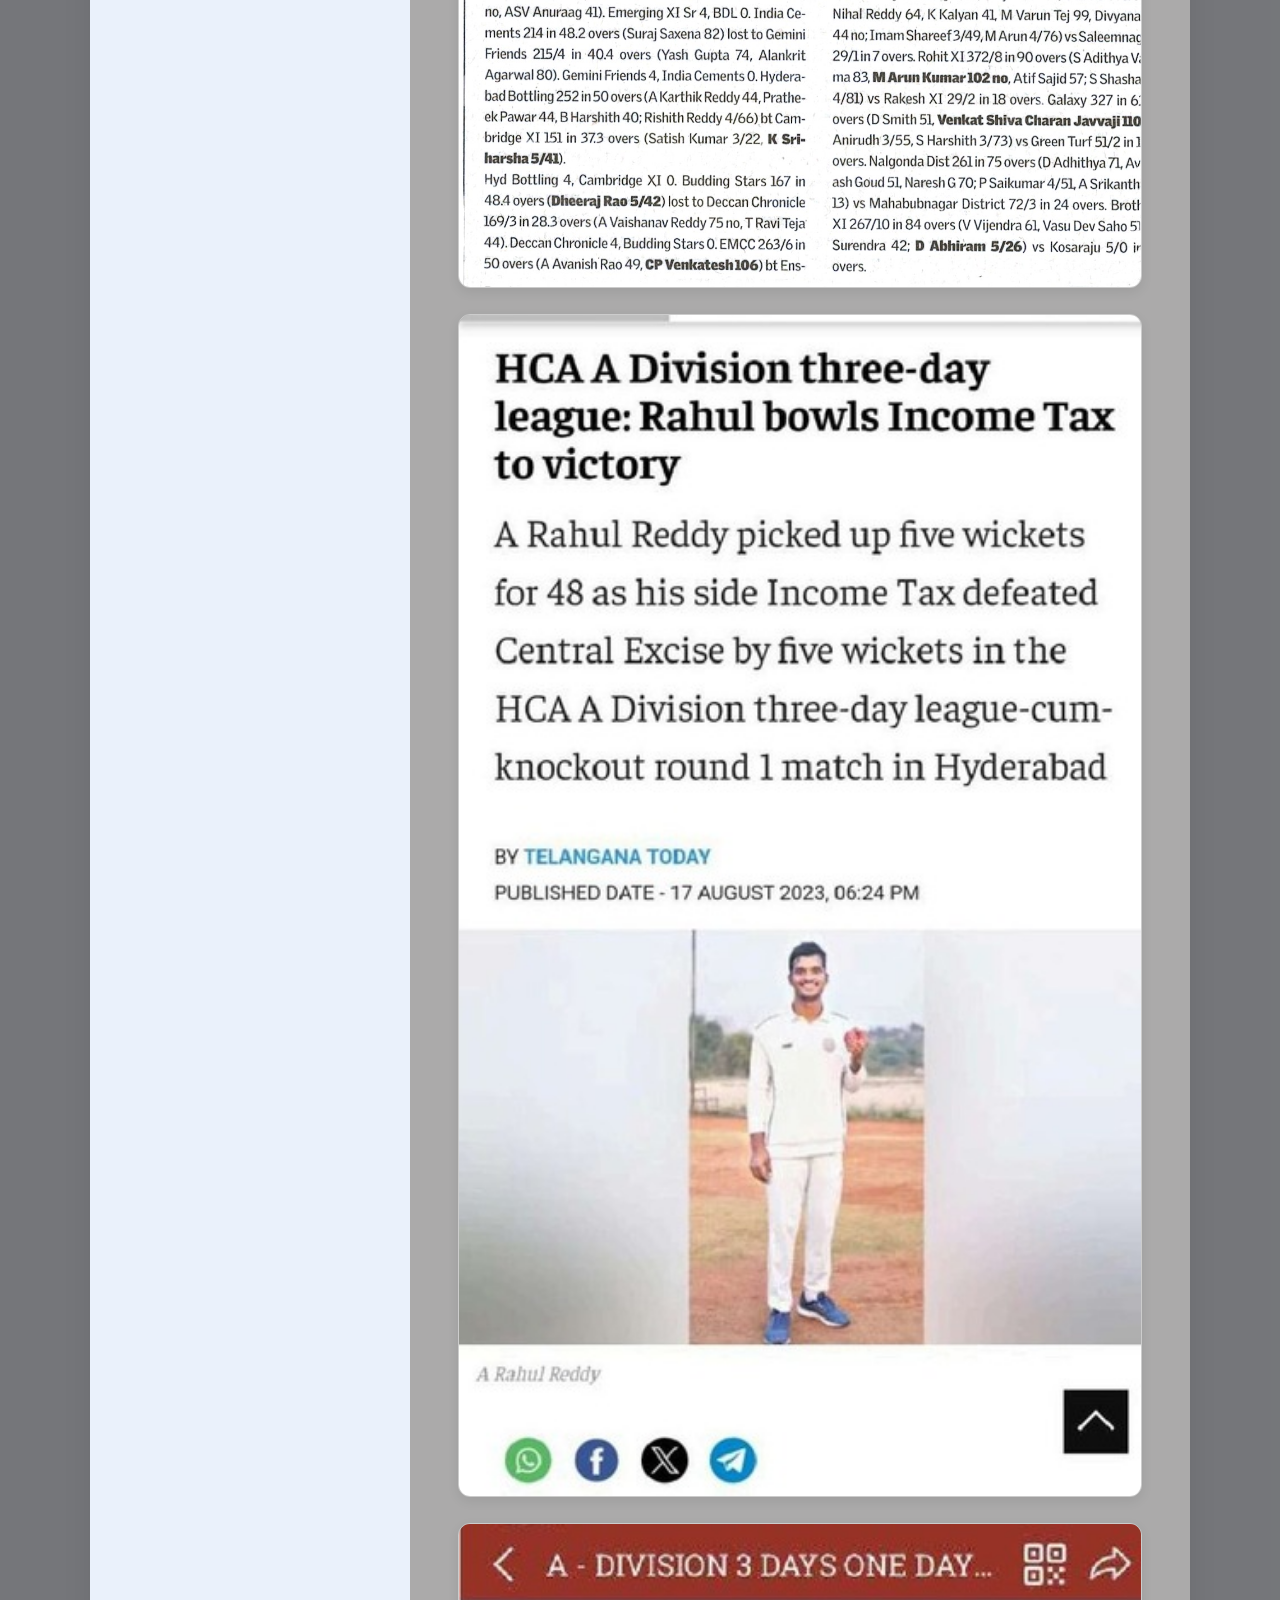
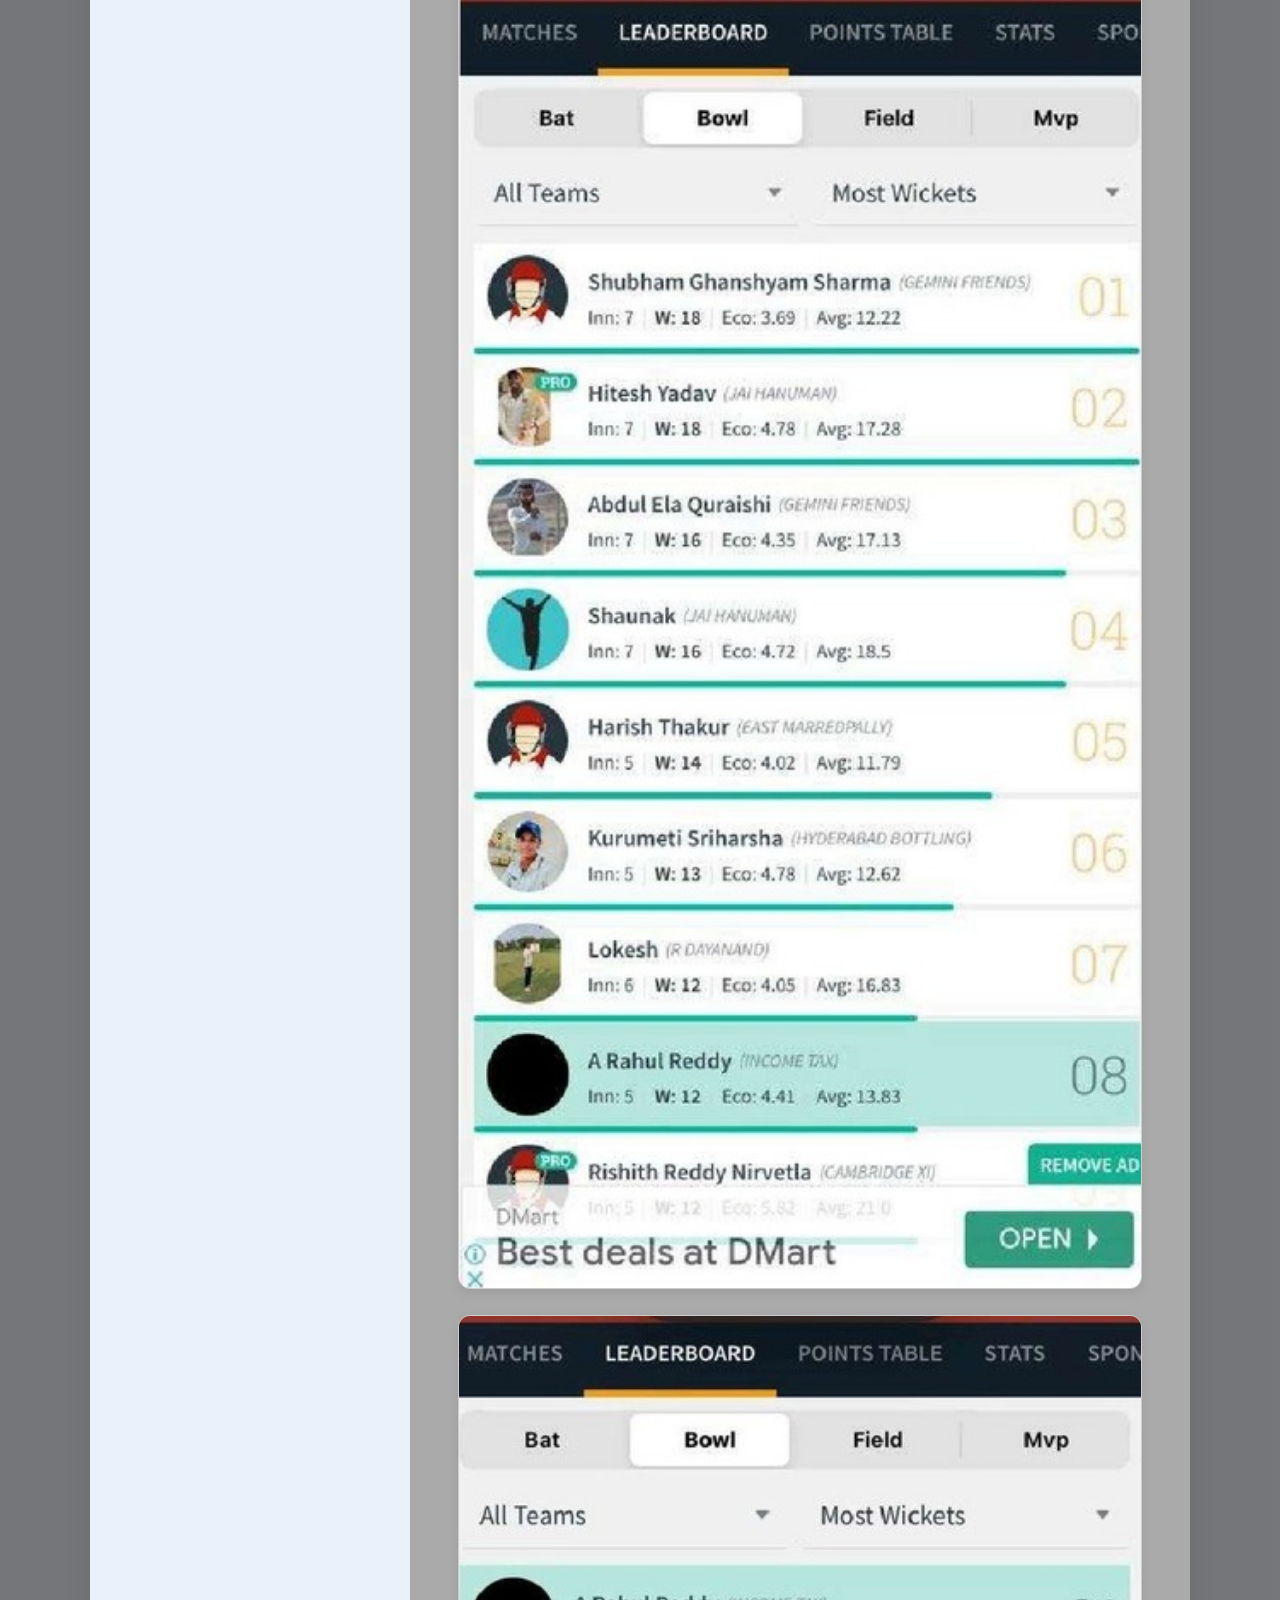
==== commit 576991df: "modified:   index.html 	deleted:    src/0.jpg 	modified:   src/1.jpg 	modified:   src/13.jpg 	new fi" ====
--- a/index.html
+++ b/index.html
@@ -184,21 +184,25 @@
       </div>
 
       <div class="full-resume">
-        <h3>Full Resume (Scanned Pages)</h3>
-        <img class="page-image" src="src/0.jpg" alt="Resume Page 1" loading="lazy"/>
-        <img class="page-image" src="src/1.jpg" alt="Resume Page 2" loading="lazy"/>
-        <img class="page-image" src="src/2.jpg" alt="Resume Page 3" loading="lazy"/>
-        <img class="page-image" src="src/3.jpg" alt="Resume Page 4" loading="lazy"/>
-        <img class="page-image" src="src/4.jpg" alt="Resume Page 5" loading="lazy"/>
-        <img class="page-image" src="src/5.jpg" alt="Resume Page 6" loading="lazy"/>
-        <img class="page-image" src="src/6.jpg" alt="Resume Page 7" loading="lazy"/>
-        <img class="page-image" src="src/7.jpg" alt="Resume Page 8" loading="lazy"/>
-        <img class="page-image" src="src/8.jpg" alt="Resume Page 9" loading="lazy"/>
-        <img class="page-image" src="src/9.jpg" alt="Resume Page 10" loading="lazy"/>
-        <img class="page-image" src="src/10.jpg" alt="Resume Page 11" loading="lazy"/>
-        <img class="page-image" src="src/11.jpg" alt="Resume Page 12" loading="lazy"/>
-        <img class="page-image" src="src/12.jpg" alt="Resume Page 13" loading="lazy"/>
-        <img class="page-image" src="src/13.jpg" alt="Resume Page 14" loading="lazy"/>
+        <h3>Published Articles & Media Features</h3>
+        <img class="page-image" src="src/1.jpg" alt="Resume Page 1" loading="lazy"/>
+        <img class="page-image" src="src/2.jpg" alt="Resume Page 2" loading="lazy"/>
+        <img class="page-image" src="src/3.jpg" alt="Resume Page 3" loading="lazy"/>
+        <img class="page-image" src="src/4.jpg" alt="Resume Page 4" loading="lazy"/>
+        <img class="page-image" src="src/5.jpg" alt="Resume Page 5" loading="lazy"/>
+        <img class="page-image" src="src/6.jpg" alt="Resume Page 6" loading="lazy"/>
+        <img class="page-image" src="src/7.jpg" alt="Resume Page 7" loading="lazy"/>
+        <img class="page-image" src="src/8.jpg" alt="Resume Page 8" loading="lazy"/>
+        <img class="page-image" src="src/9.jpg" alt="Resume Page 9" loading="lazy"/>
+        <img class="page-image" src="src/10.jpg" alt="Resume Page 10" loading="lazy"/>
+        <img class="page-image" src="src/11.jpg" alt="Resume Page 11" loading="lazy"/>
+        <img class="page-image" src="src/12.jpg" alt="Resume Page 12" loading="lazy"/>
+        <img class="page-image" src="src/13.jpg" alt="Resume Page 13" loading="lazy"/>
+        <img class="page-image" src="src/14.jpg" alt="Resume Page 14" loading="lazy"/>
+        <img class="page-image" src="src/15.jpg" alt="Resume Page 15" loading="lazy"/>
+        <img class="page-image" src="src/16.jpg" alt="Resume Page 16" loading="lazy"/>
+        <img class="page-image" src="src/17.jpg" alt="Resume Page 17" loading="lazy"/>
+        <img class="page-image" src="src/18.jpg" alt="Resume Page 18" loading="lazy"/>
       </div>
 
       <div class="footer">
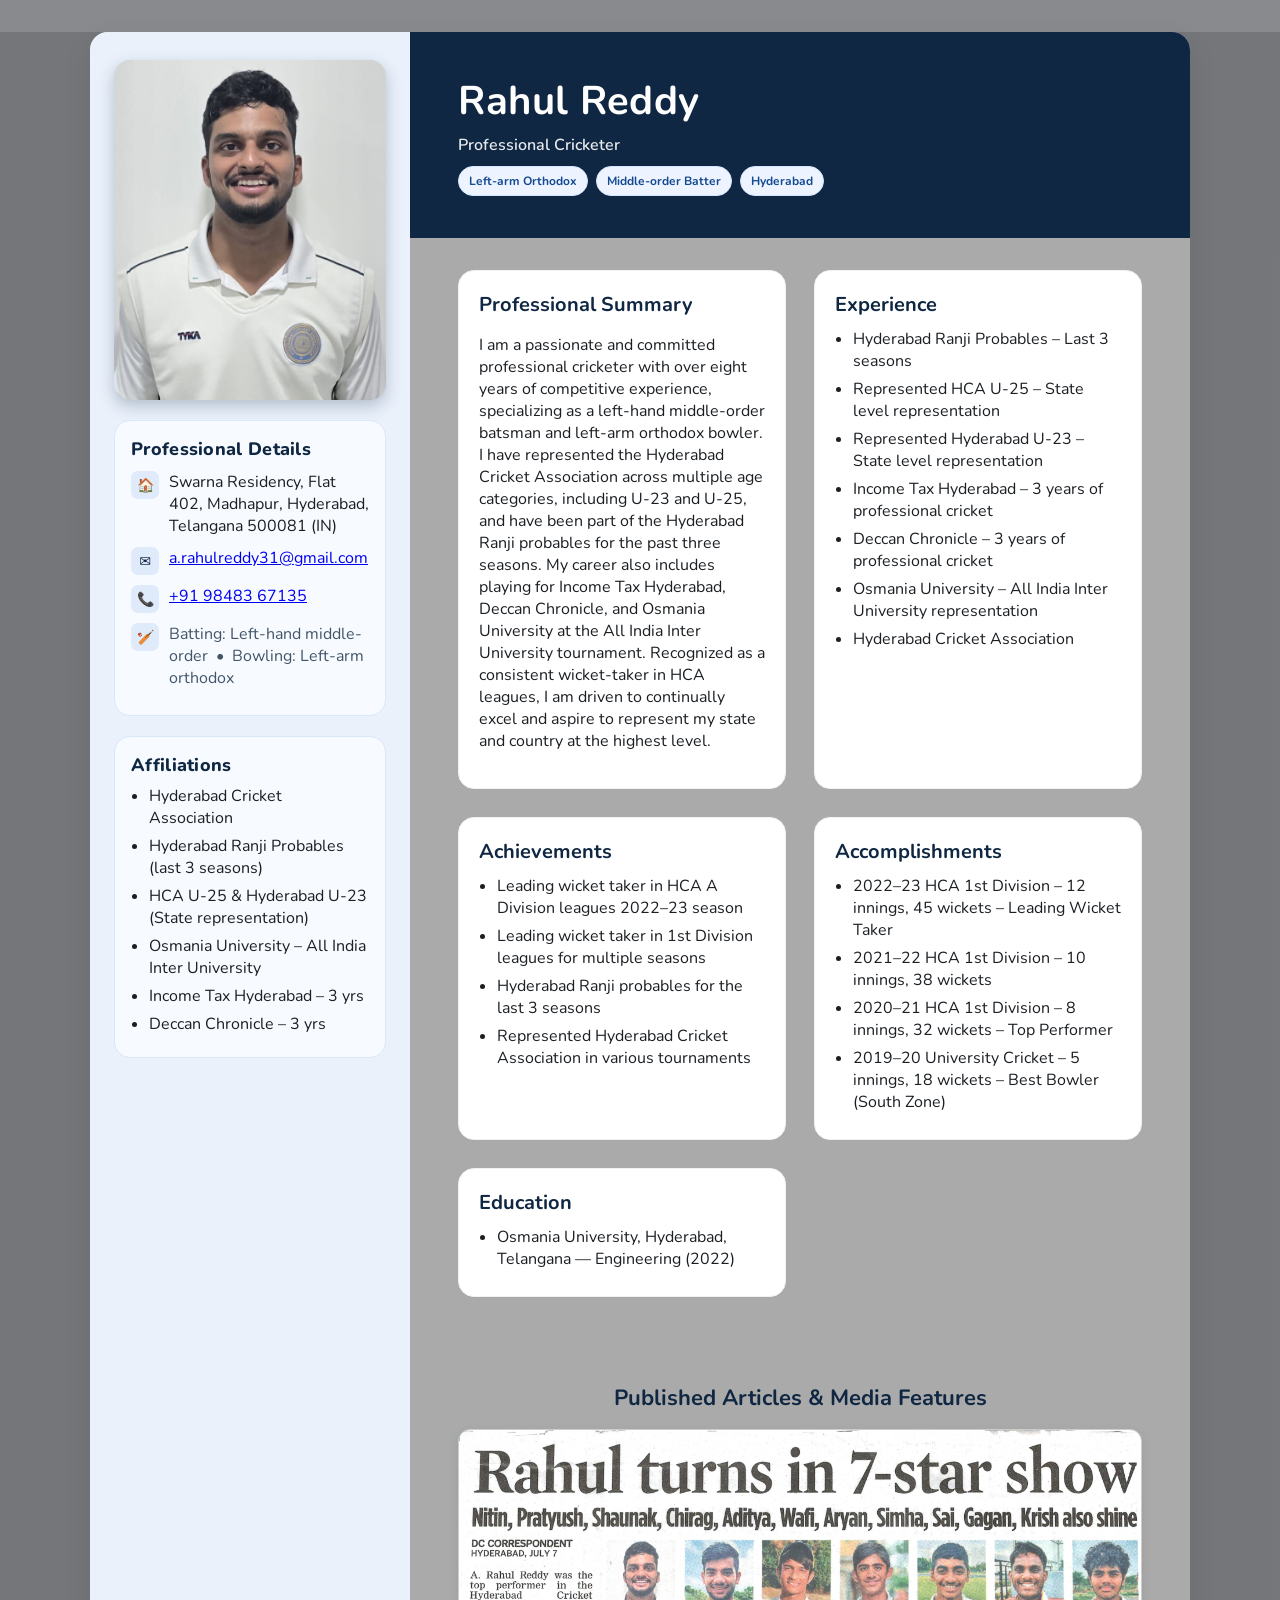
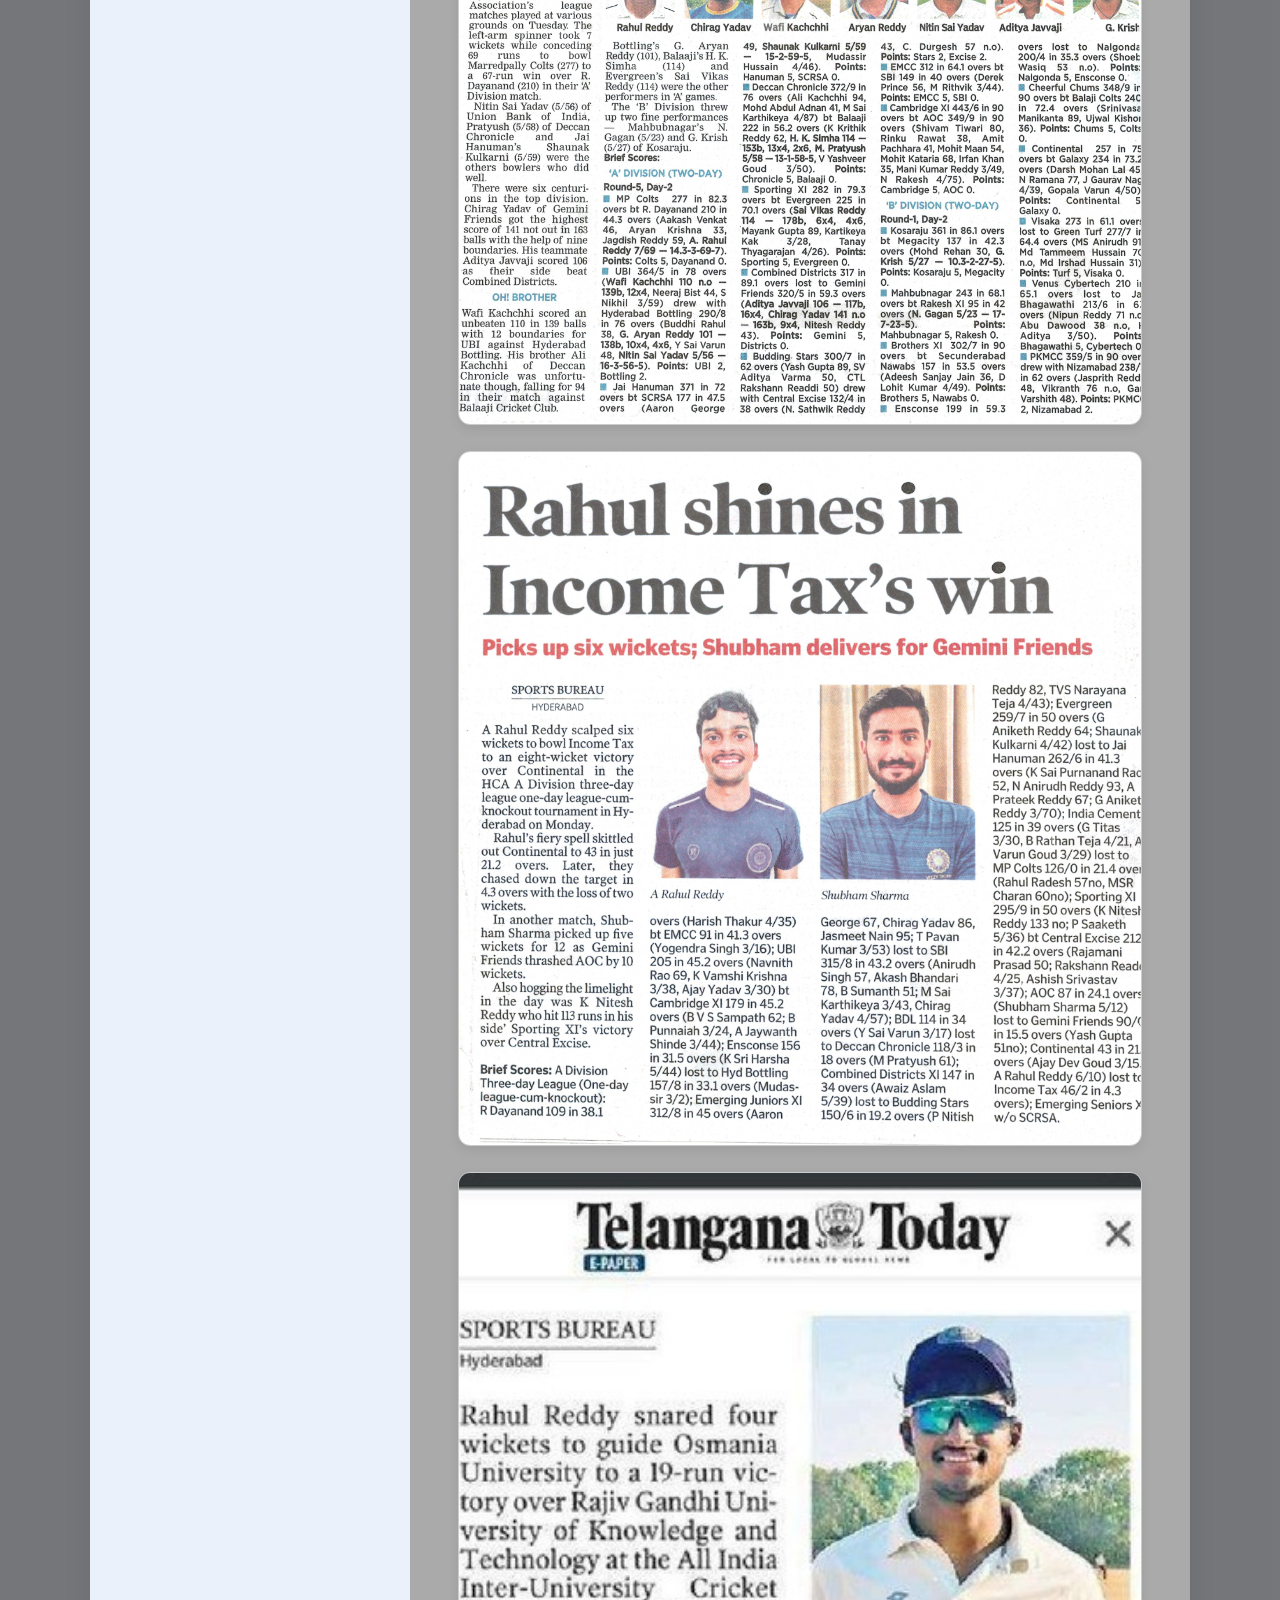
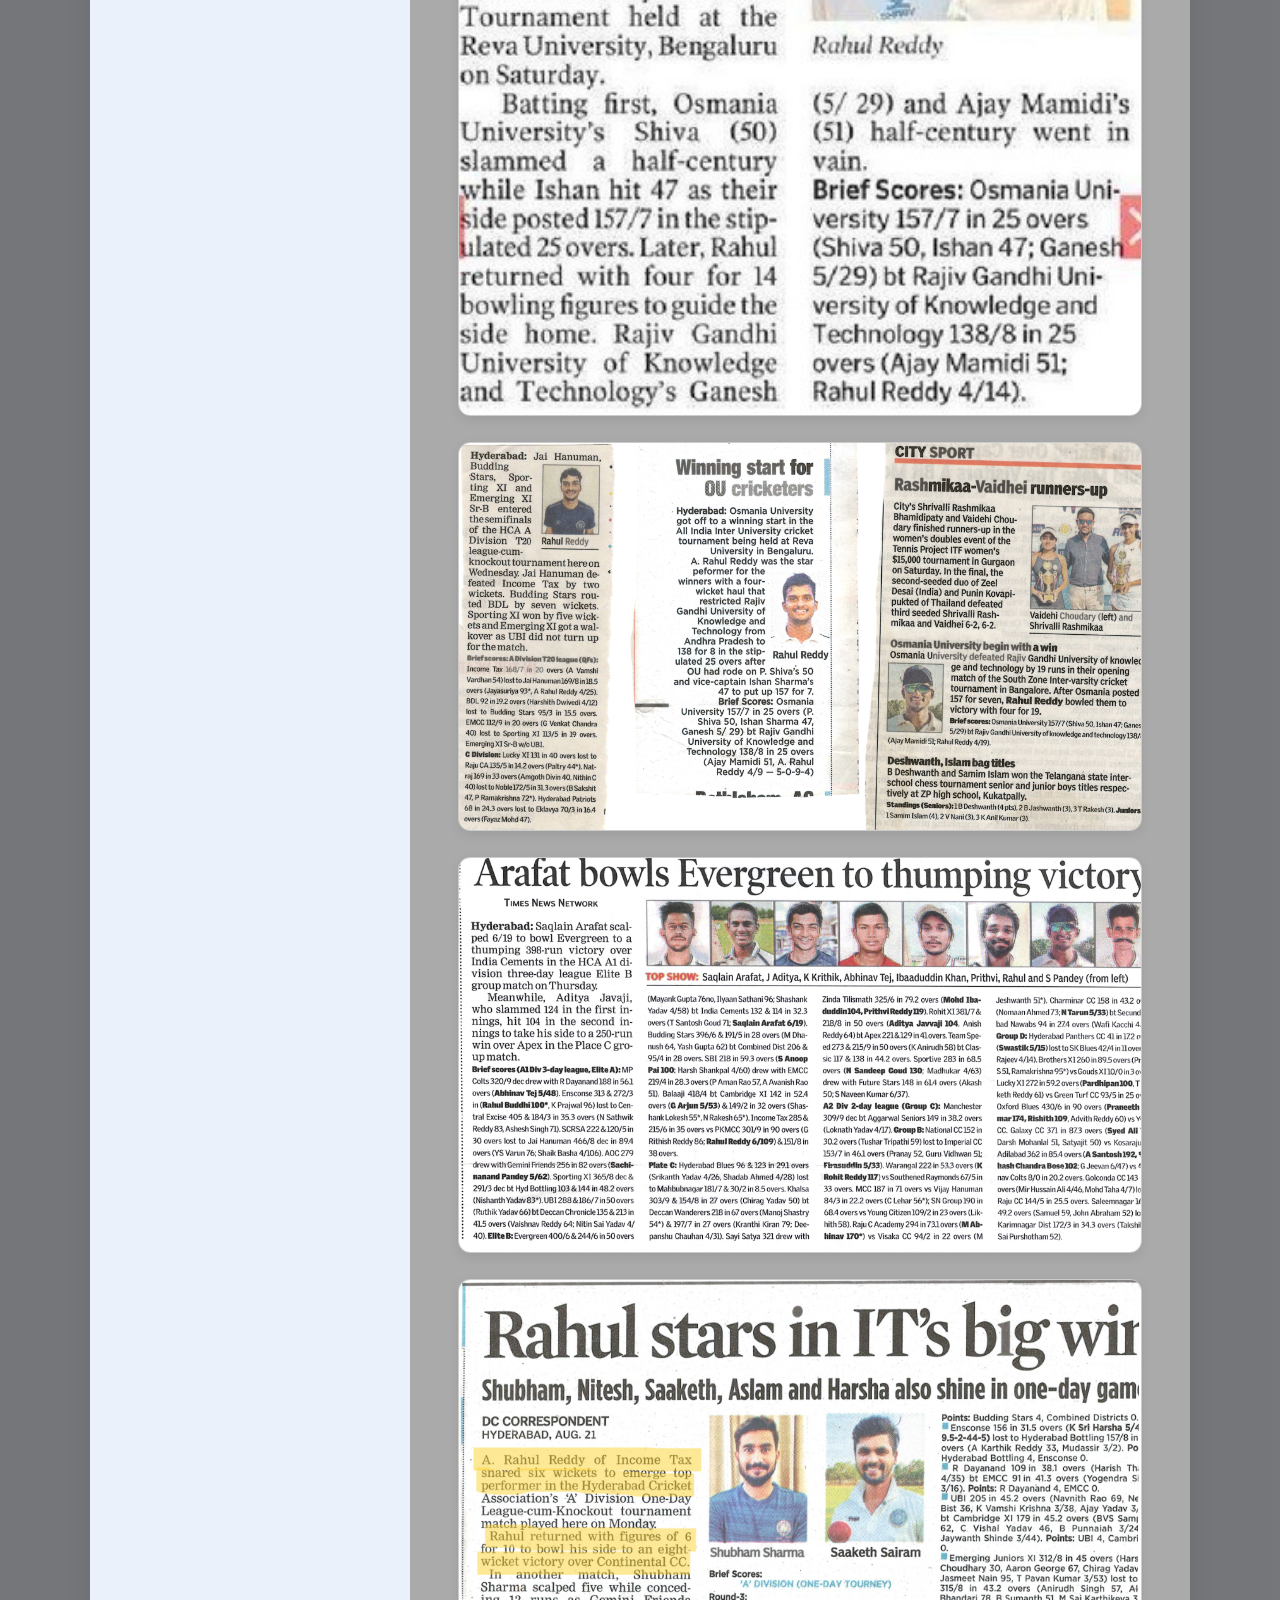
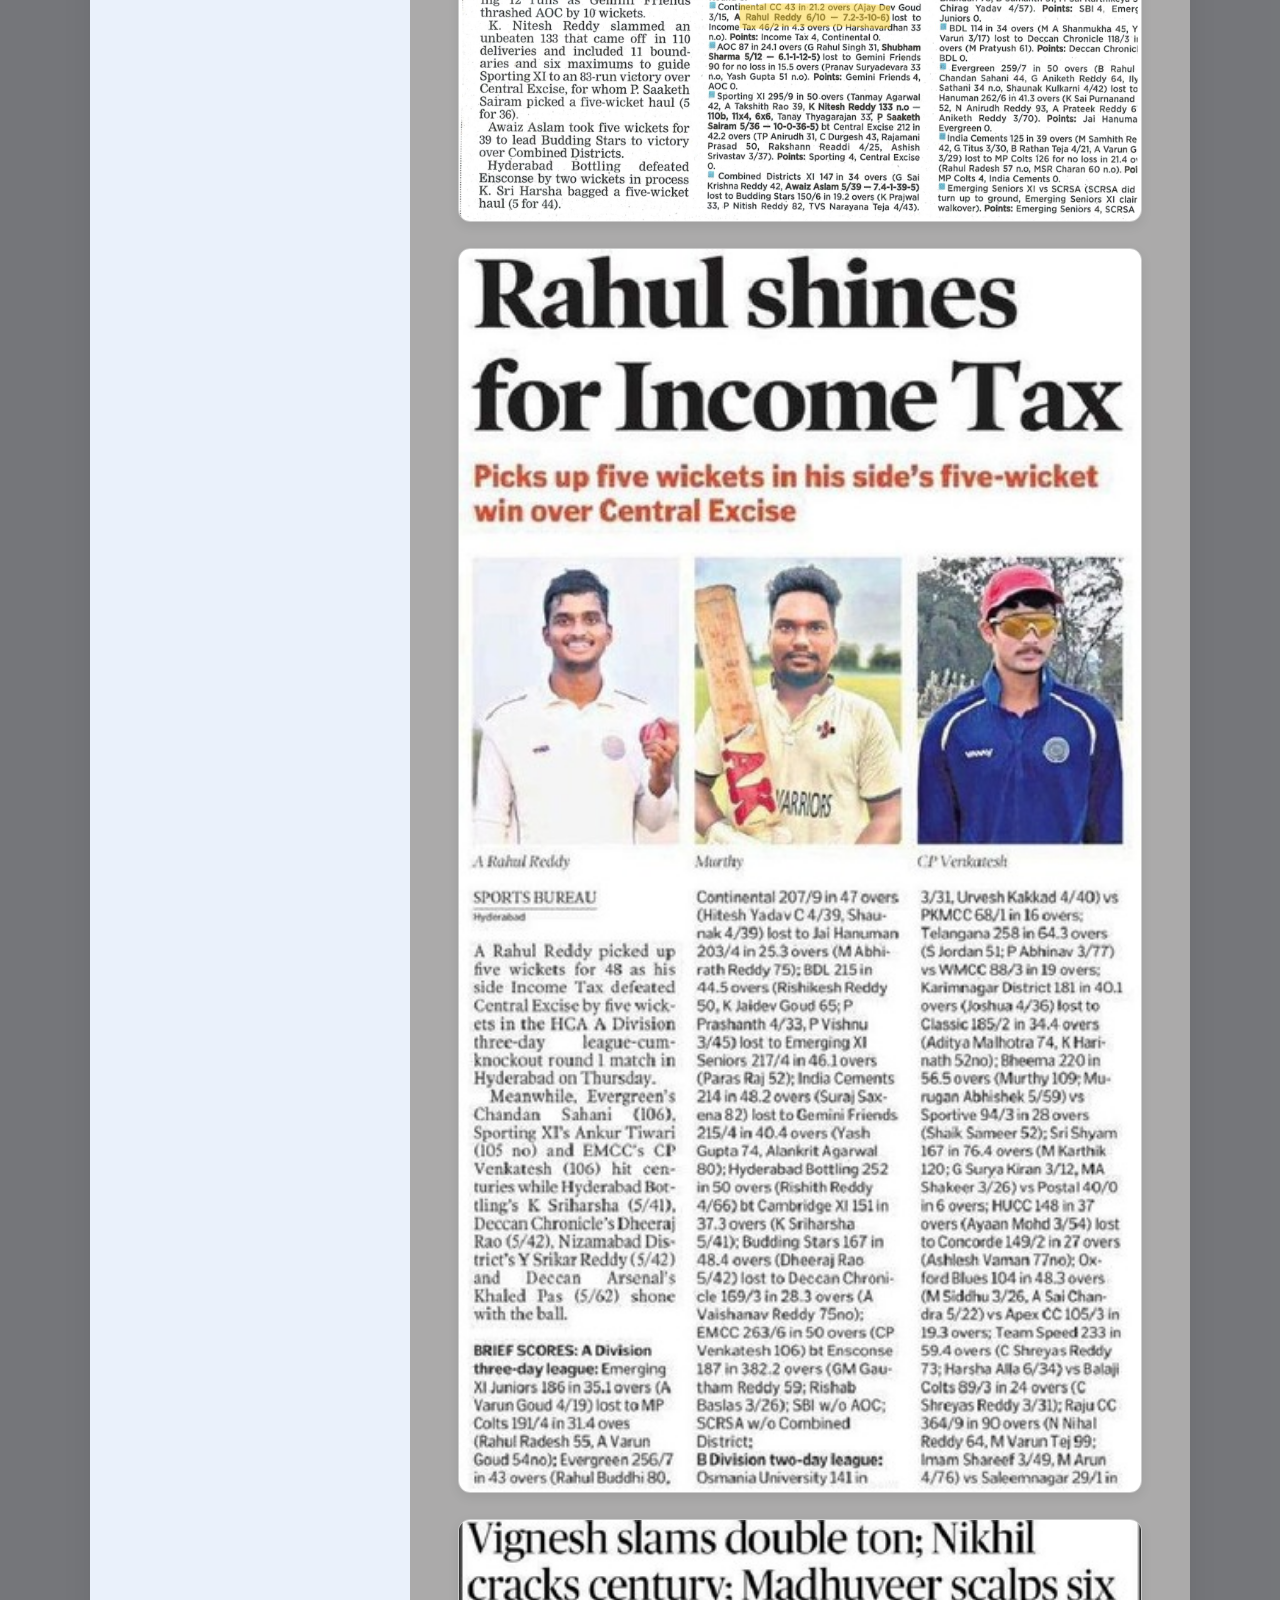
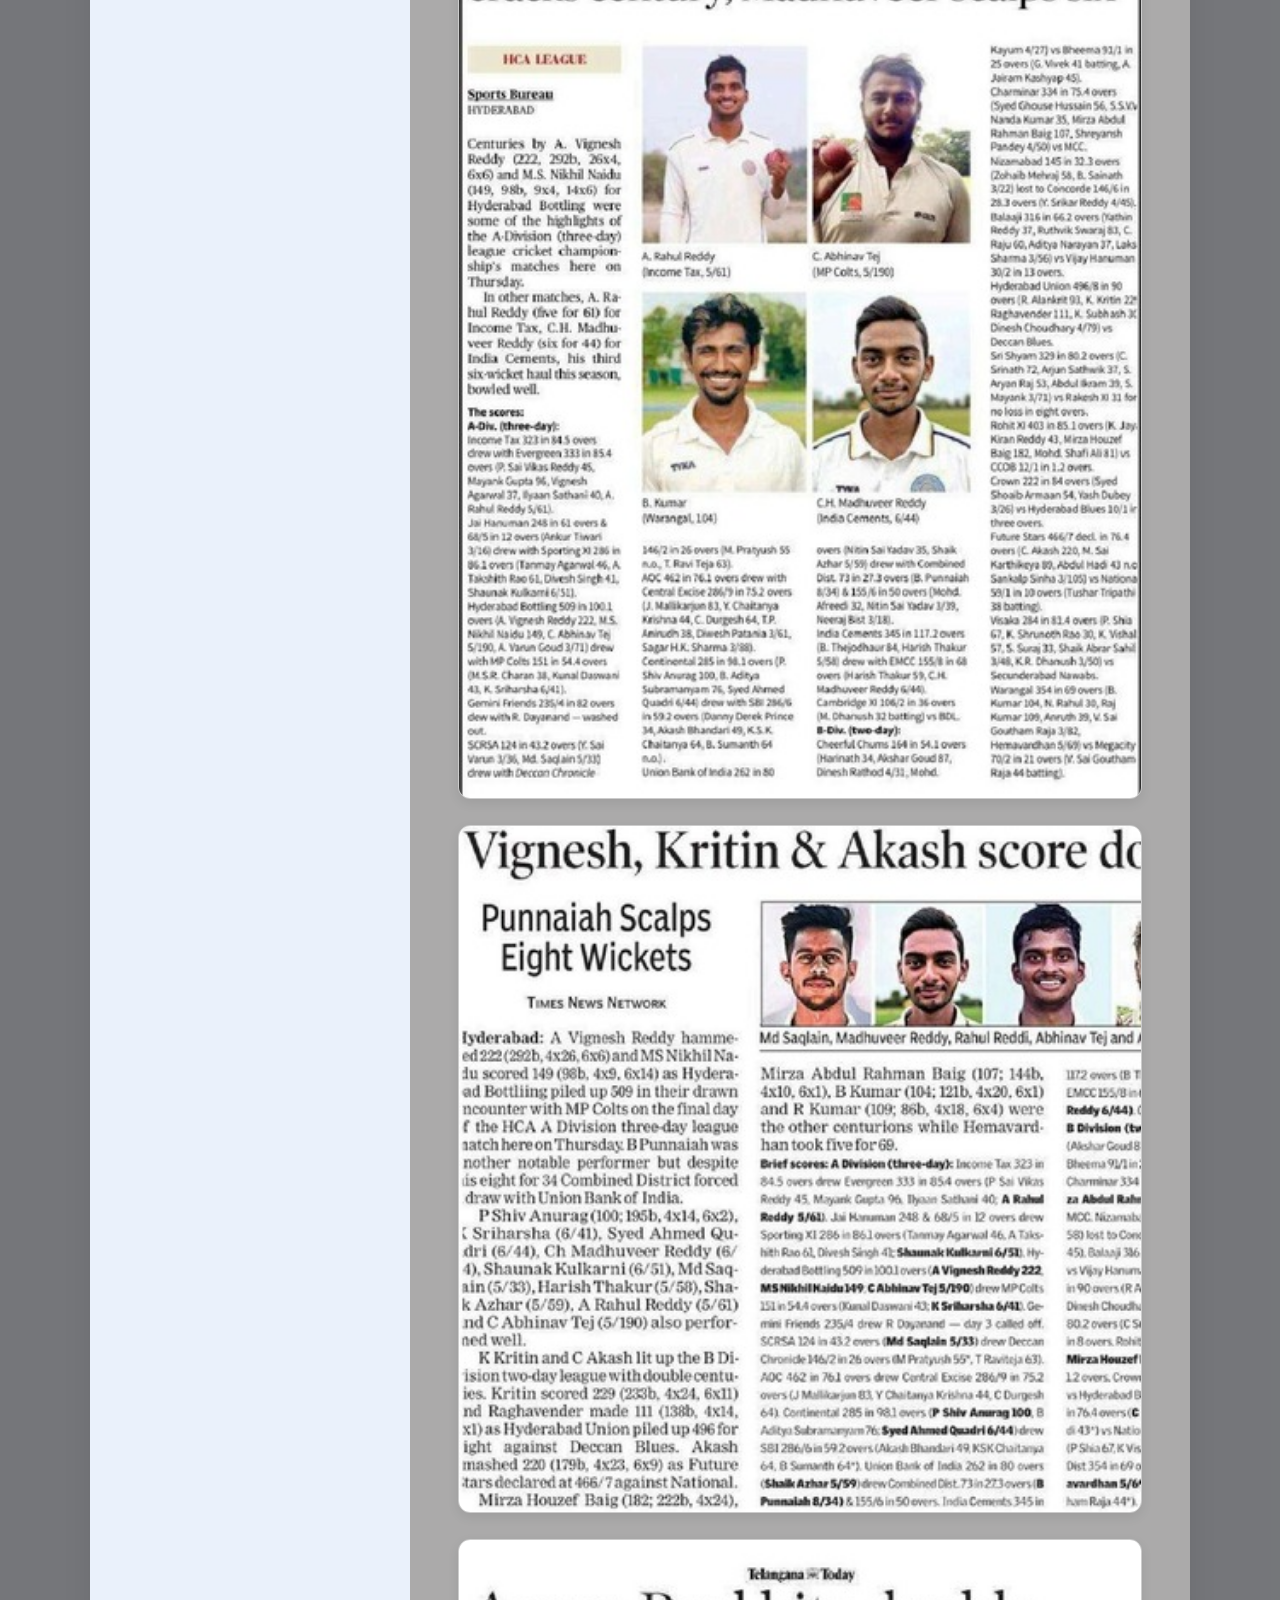
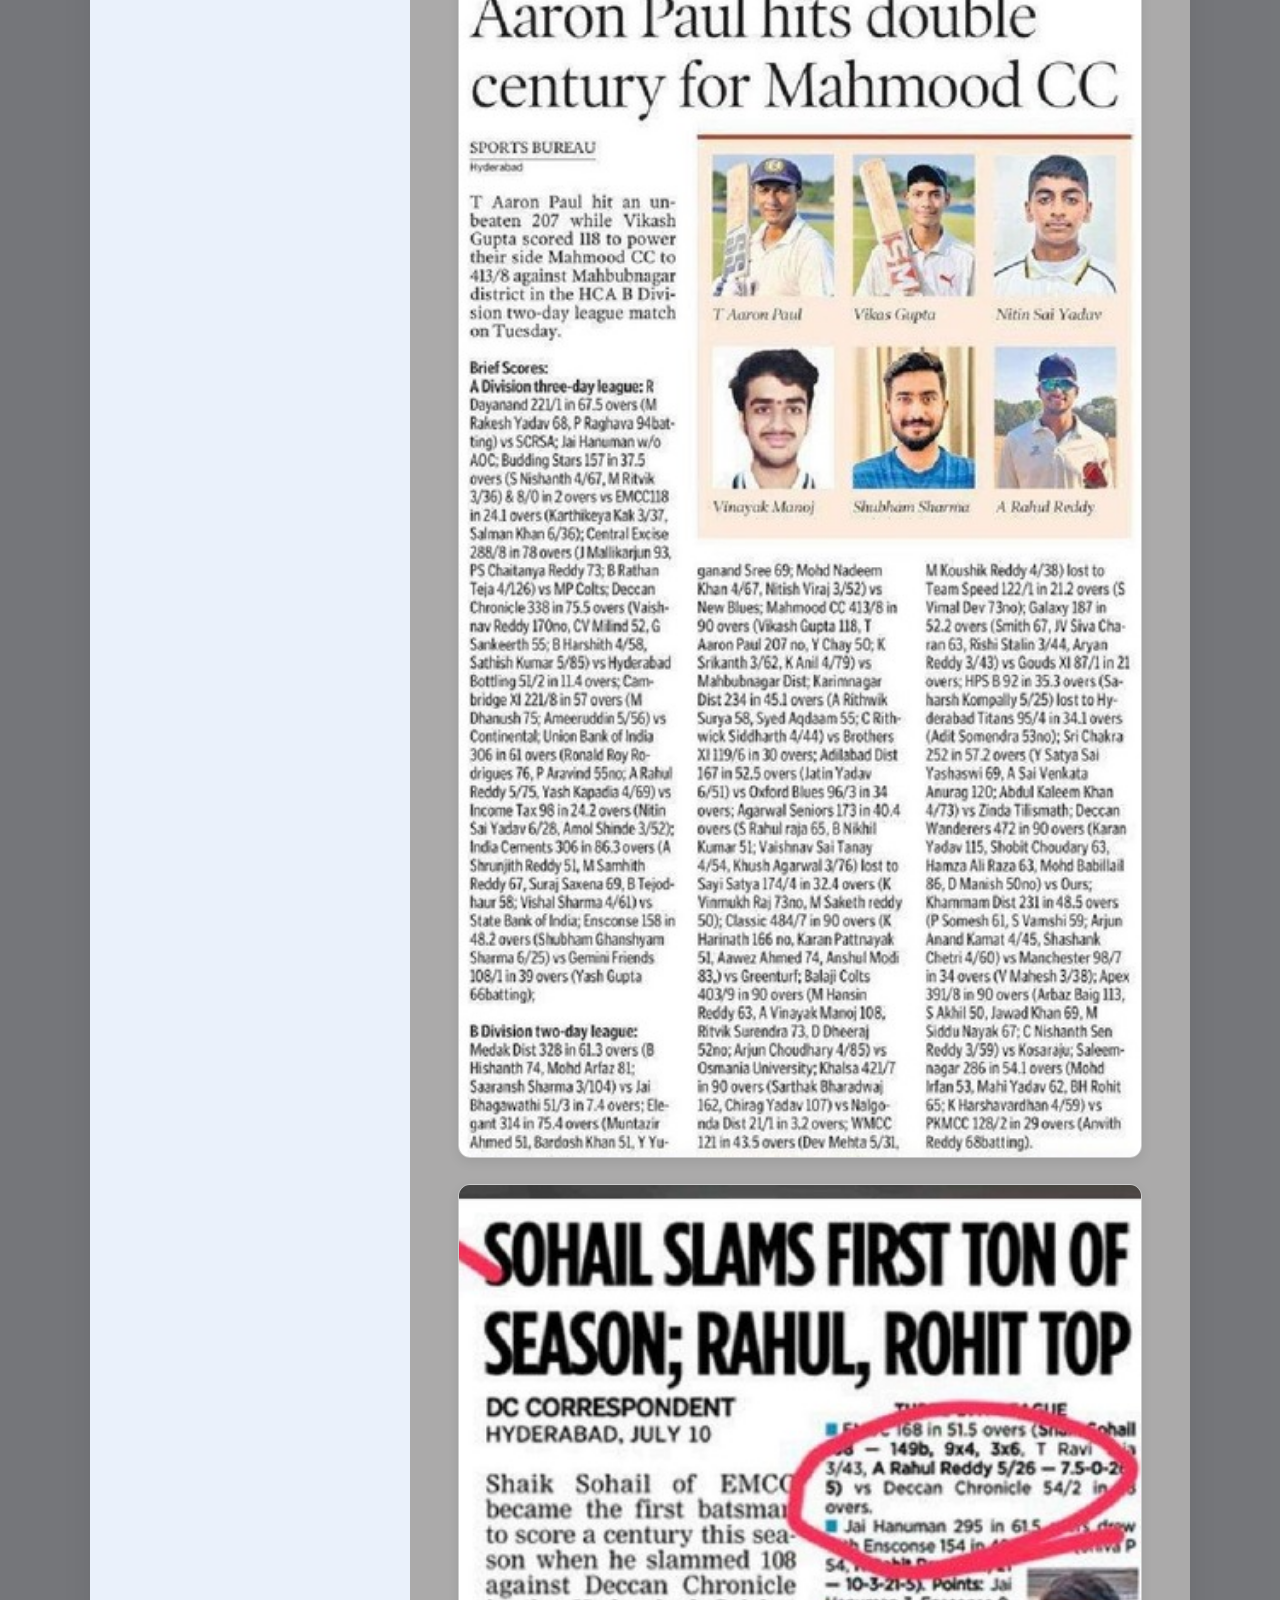
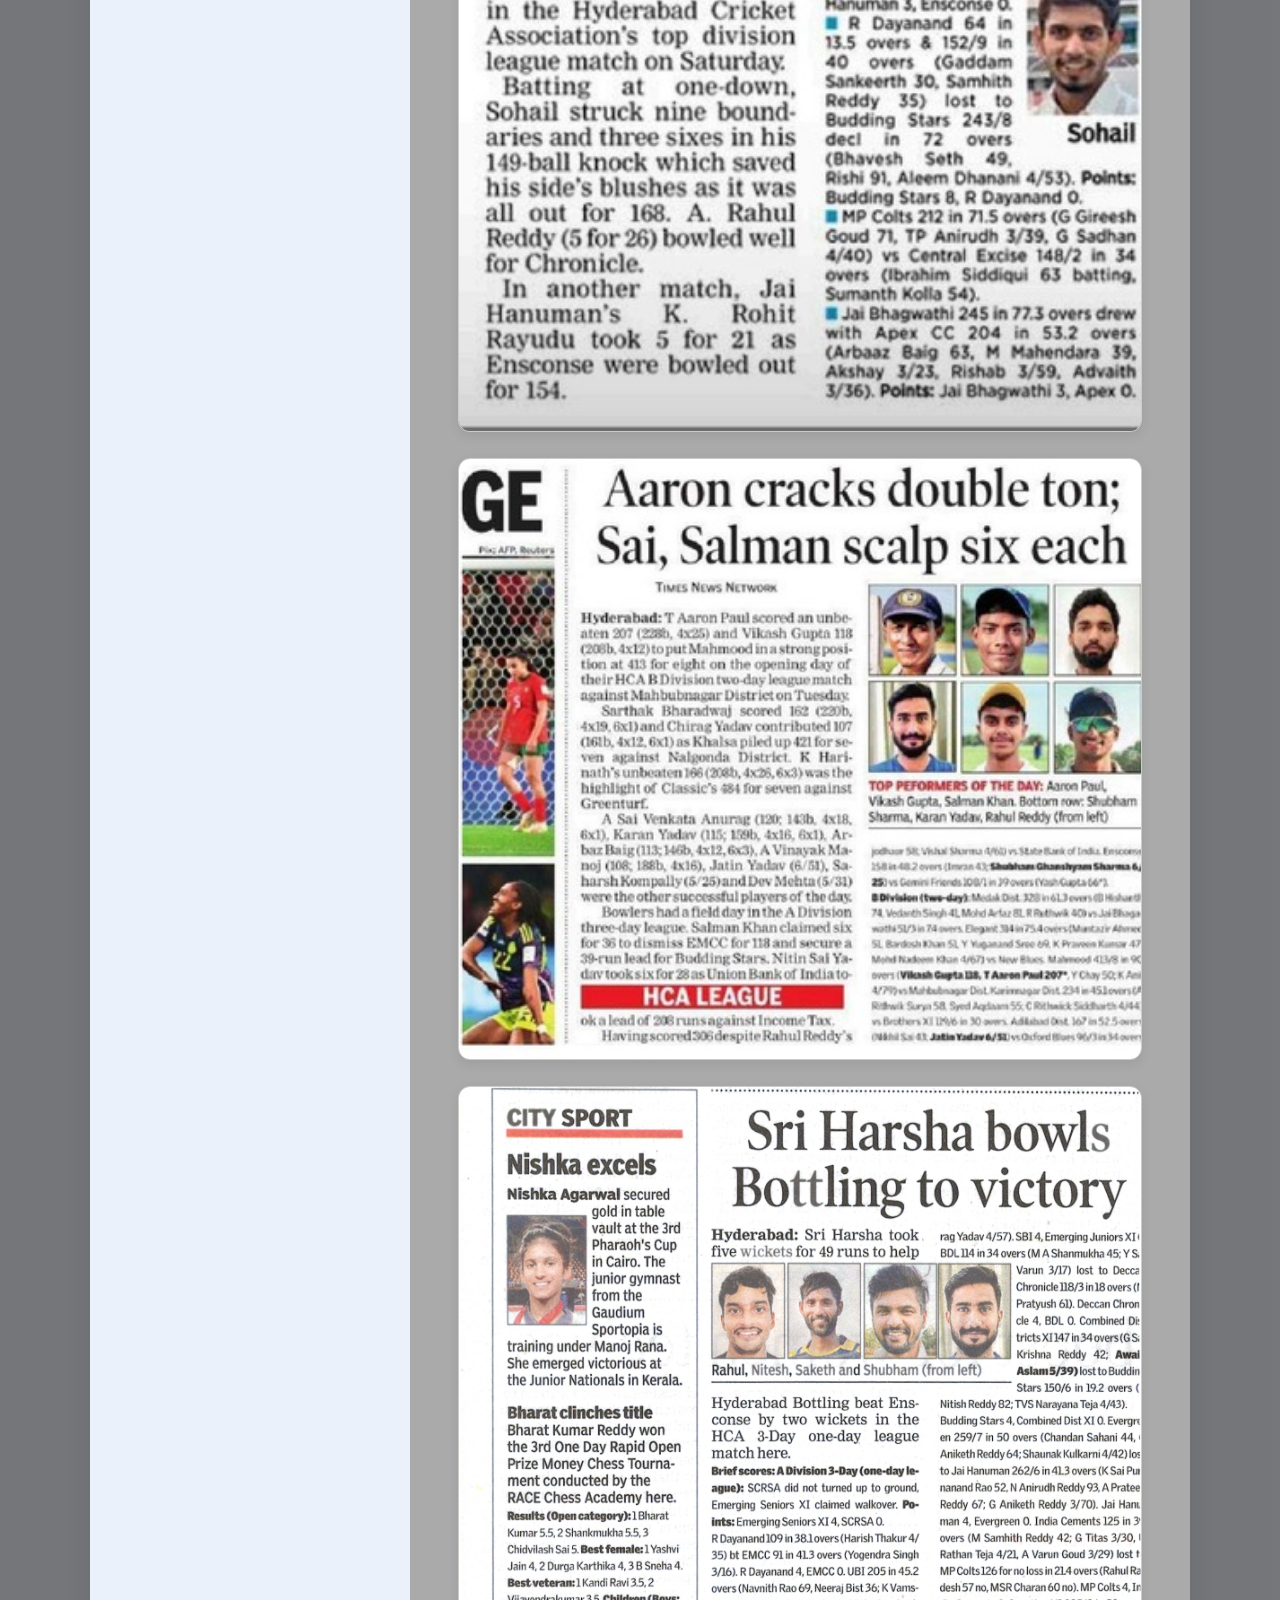
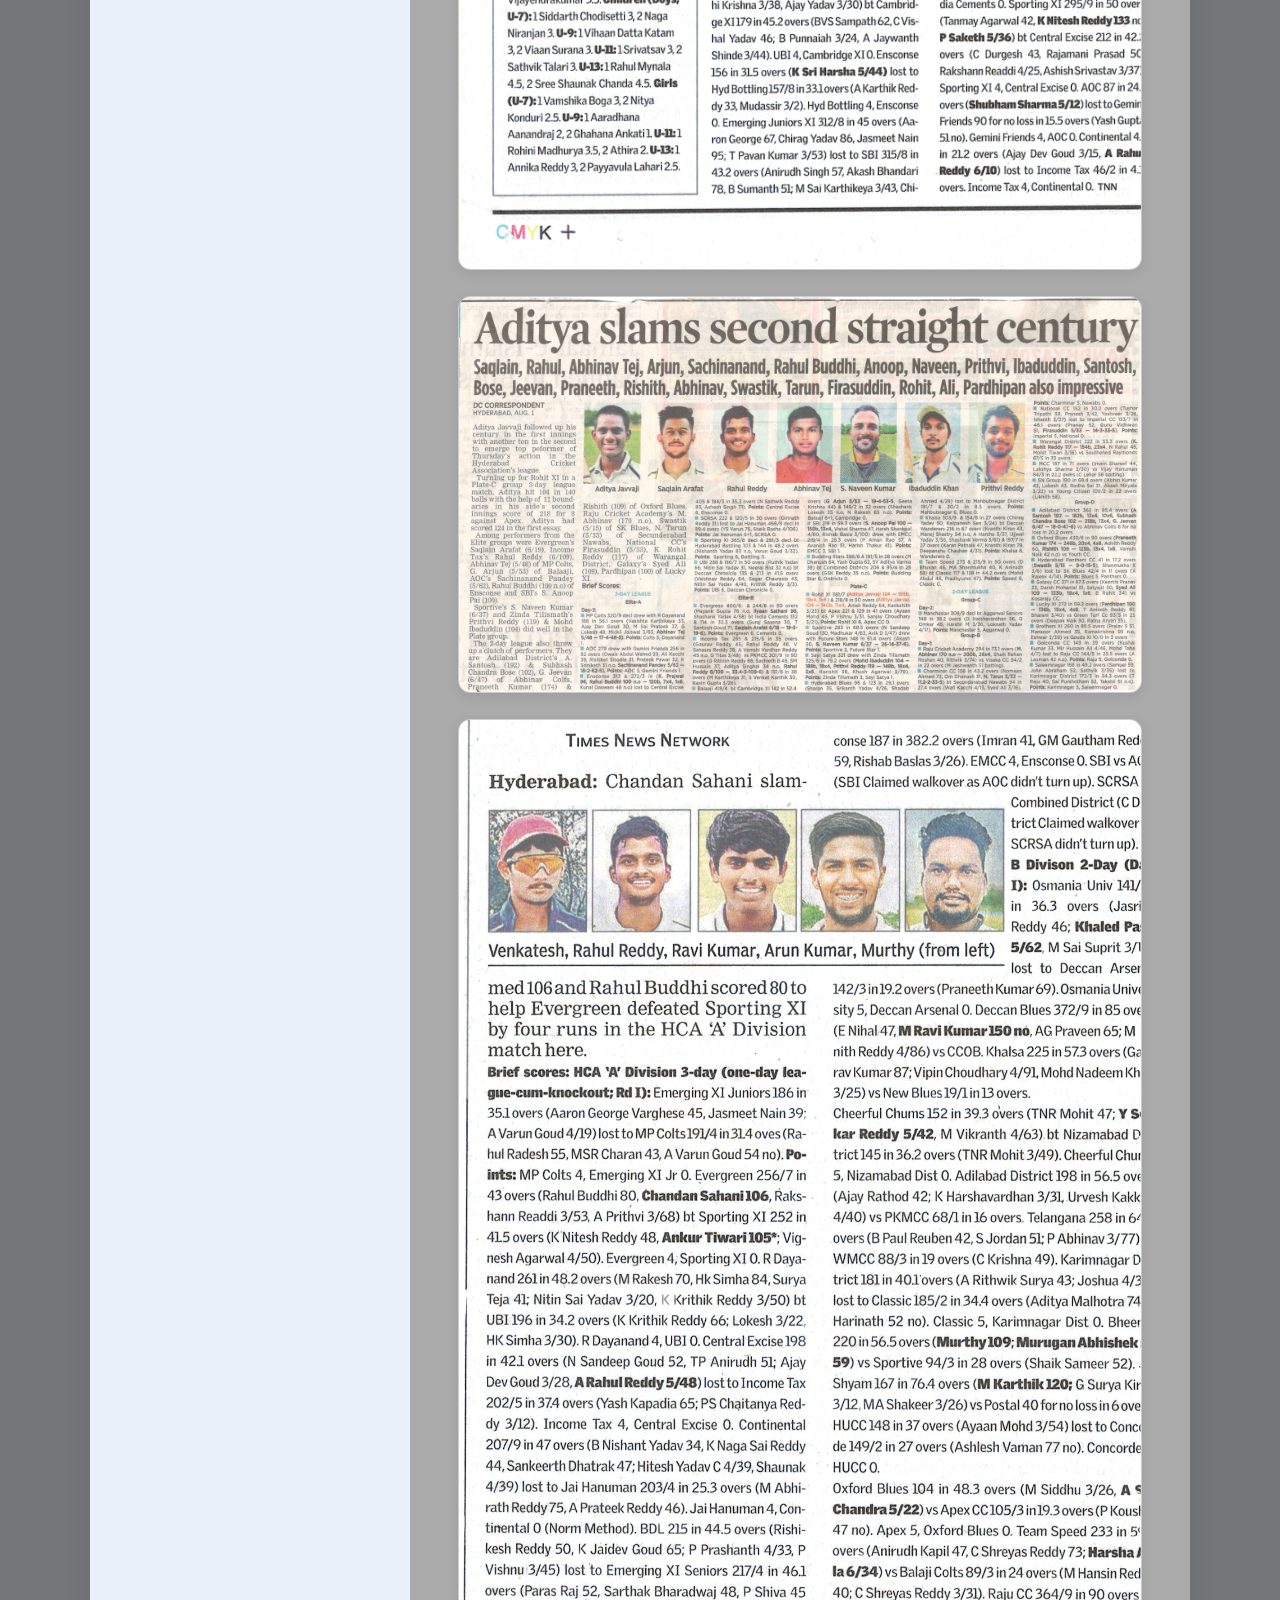
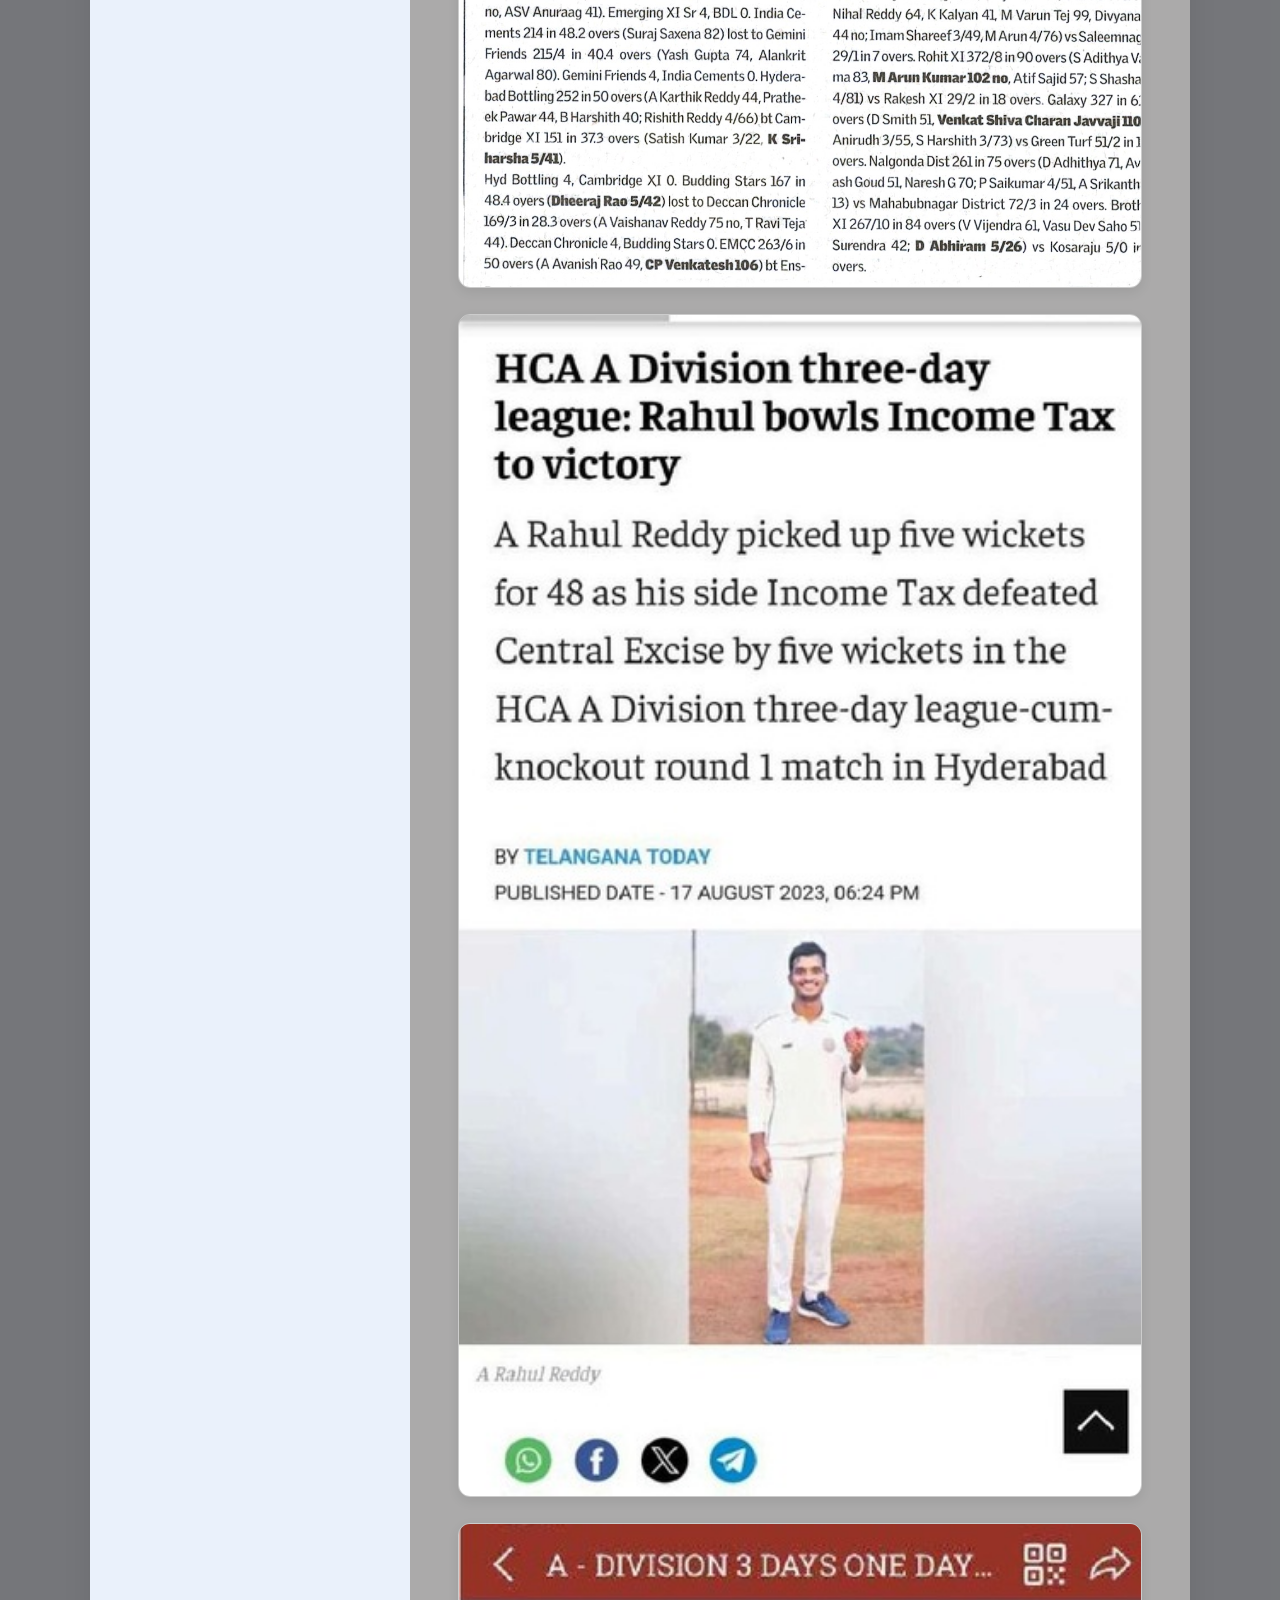
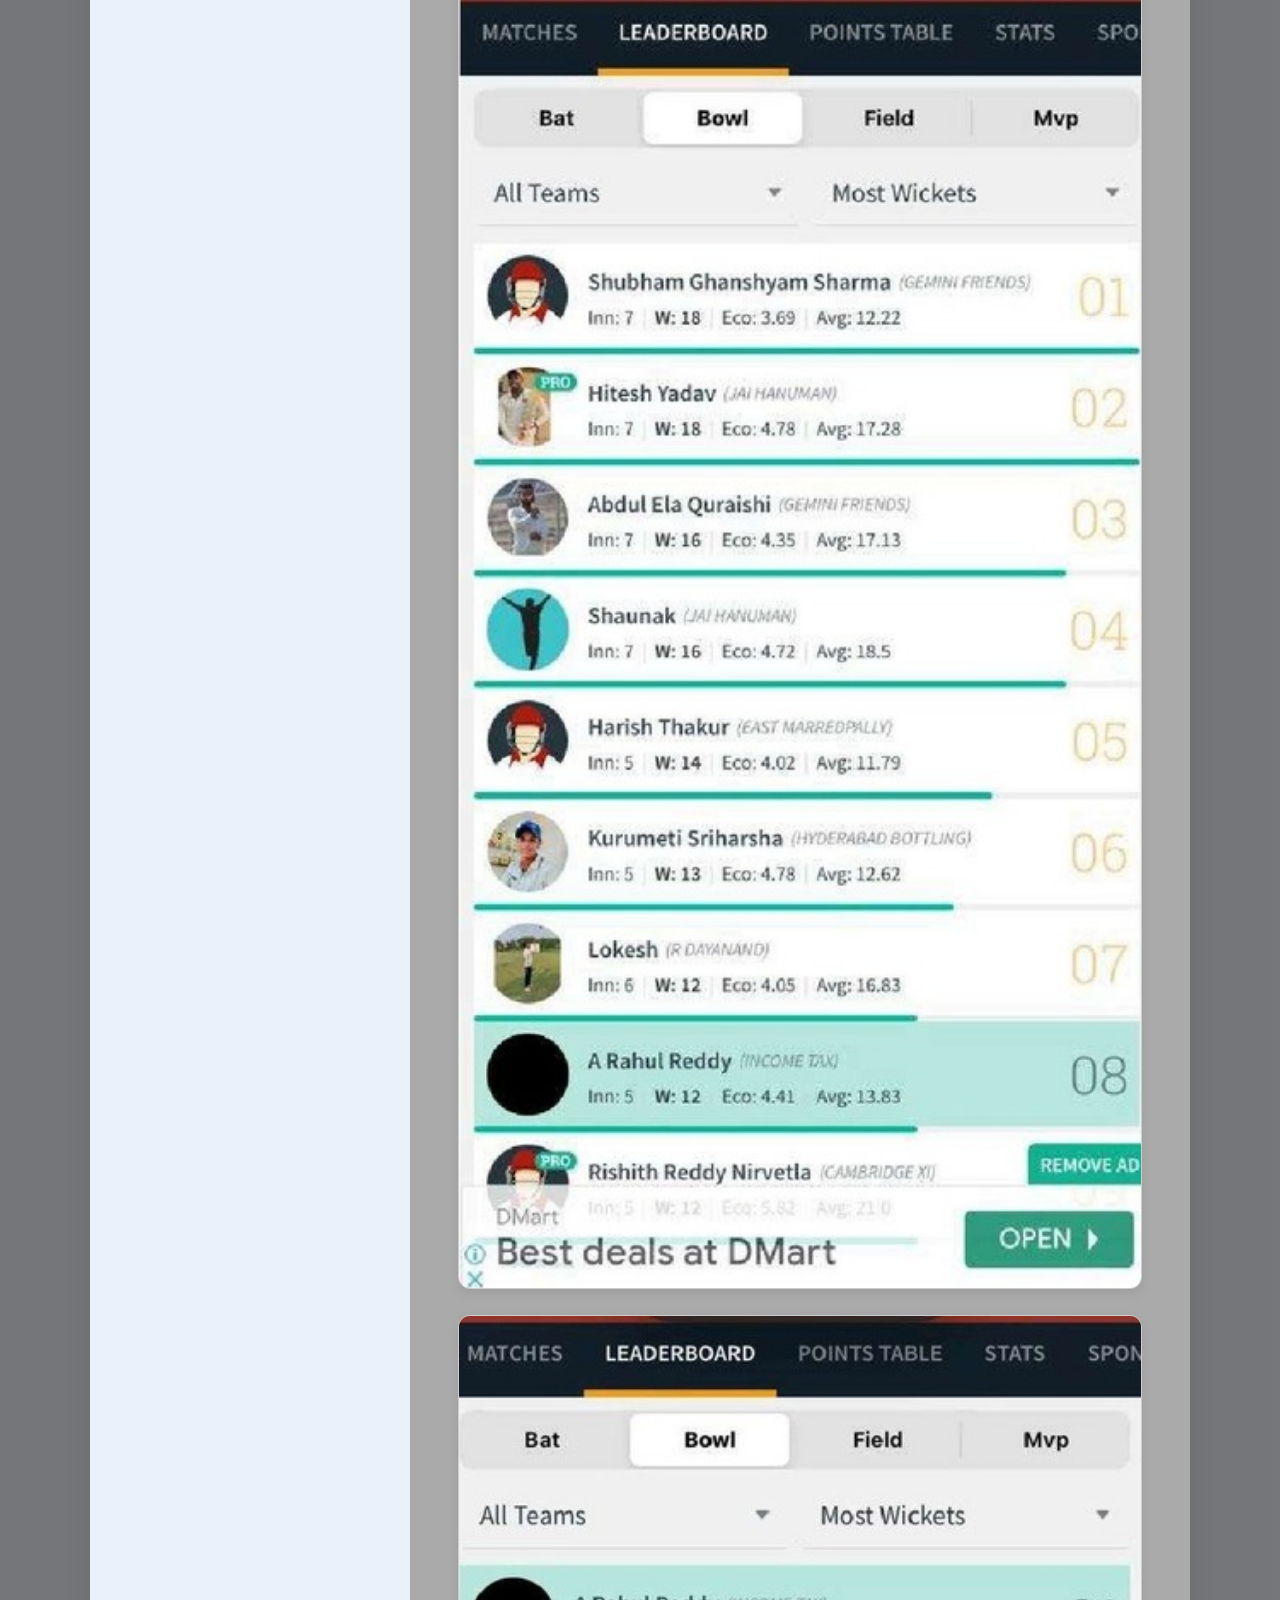
==== commit b3a14534: "Changes to be committed: 	modified:   index.html" ====
--- a/index.html
+++ b/index.html
@@ -95,7 +95,7 @@
       <img class="photo" src="src/profile.jpg" alt="Rahul Reddy profile photo" />
 
       <div class="card">
-        <h2 class="section-title">Crucial Details</h2>
+        <h2 class="section-title">Professional Details</h2>
         <div class="mini"><div class="icon">🏠</div><div>
           Swarna Residency, Flat 402, Madhapur, Hyderabad, Telangana 500081 (IN)
         </div></div>
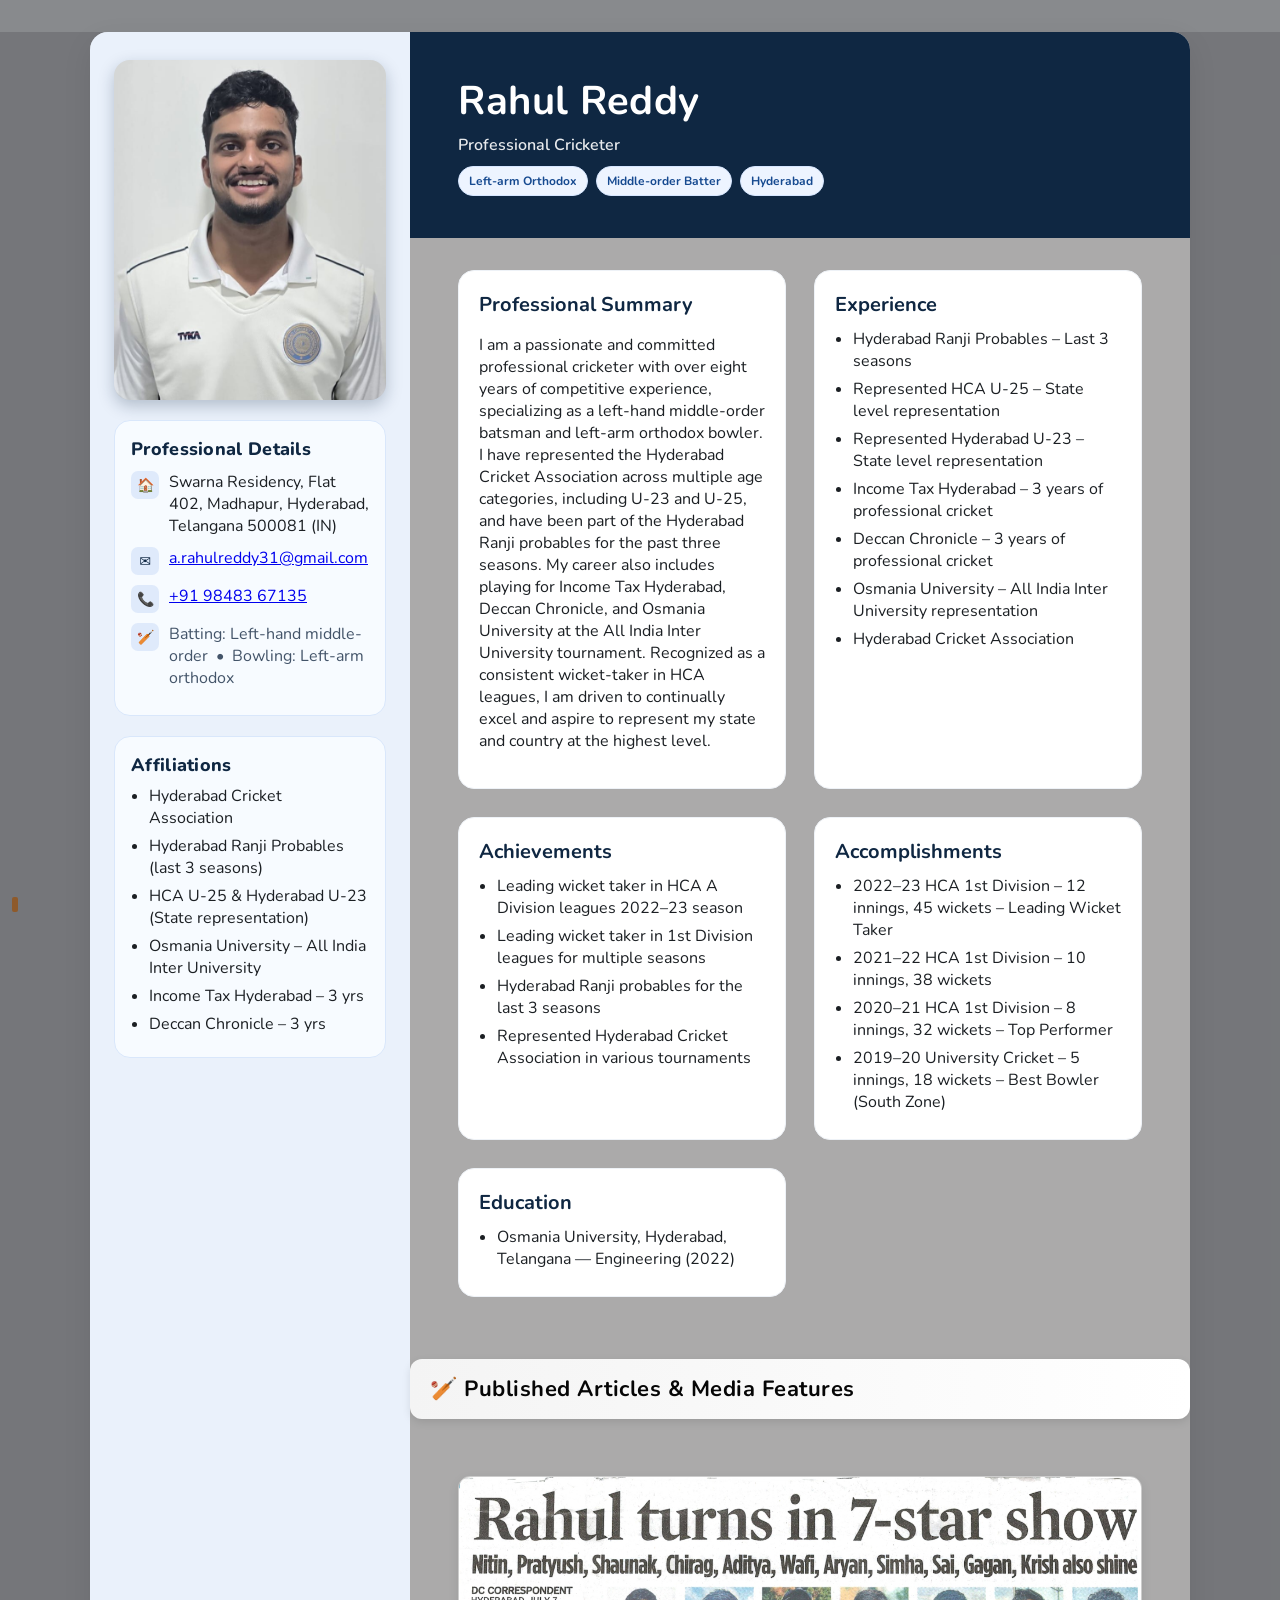
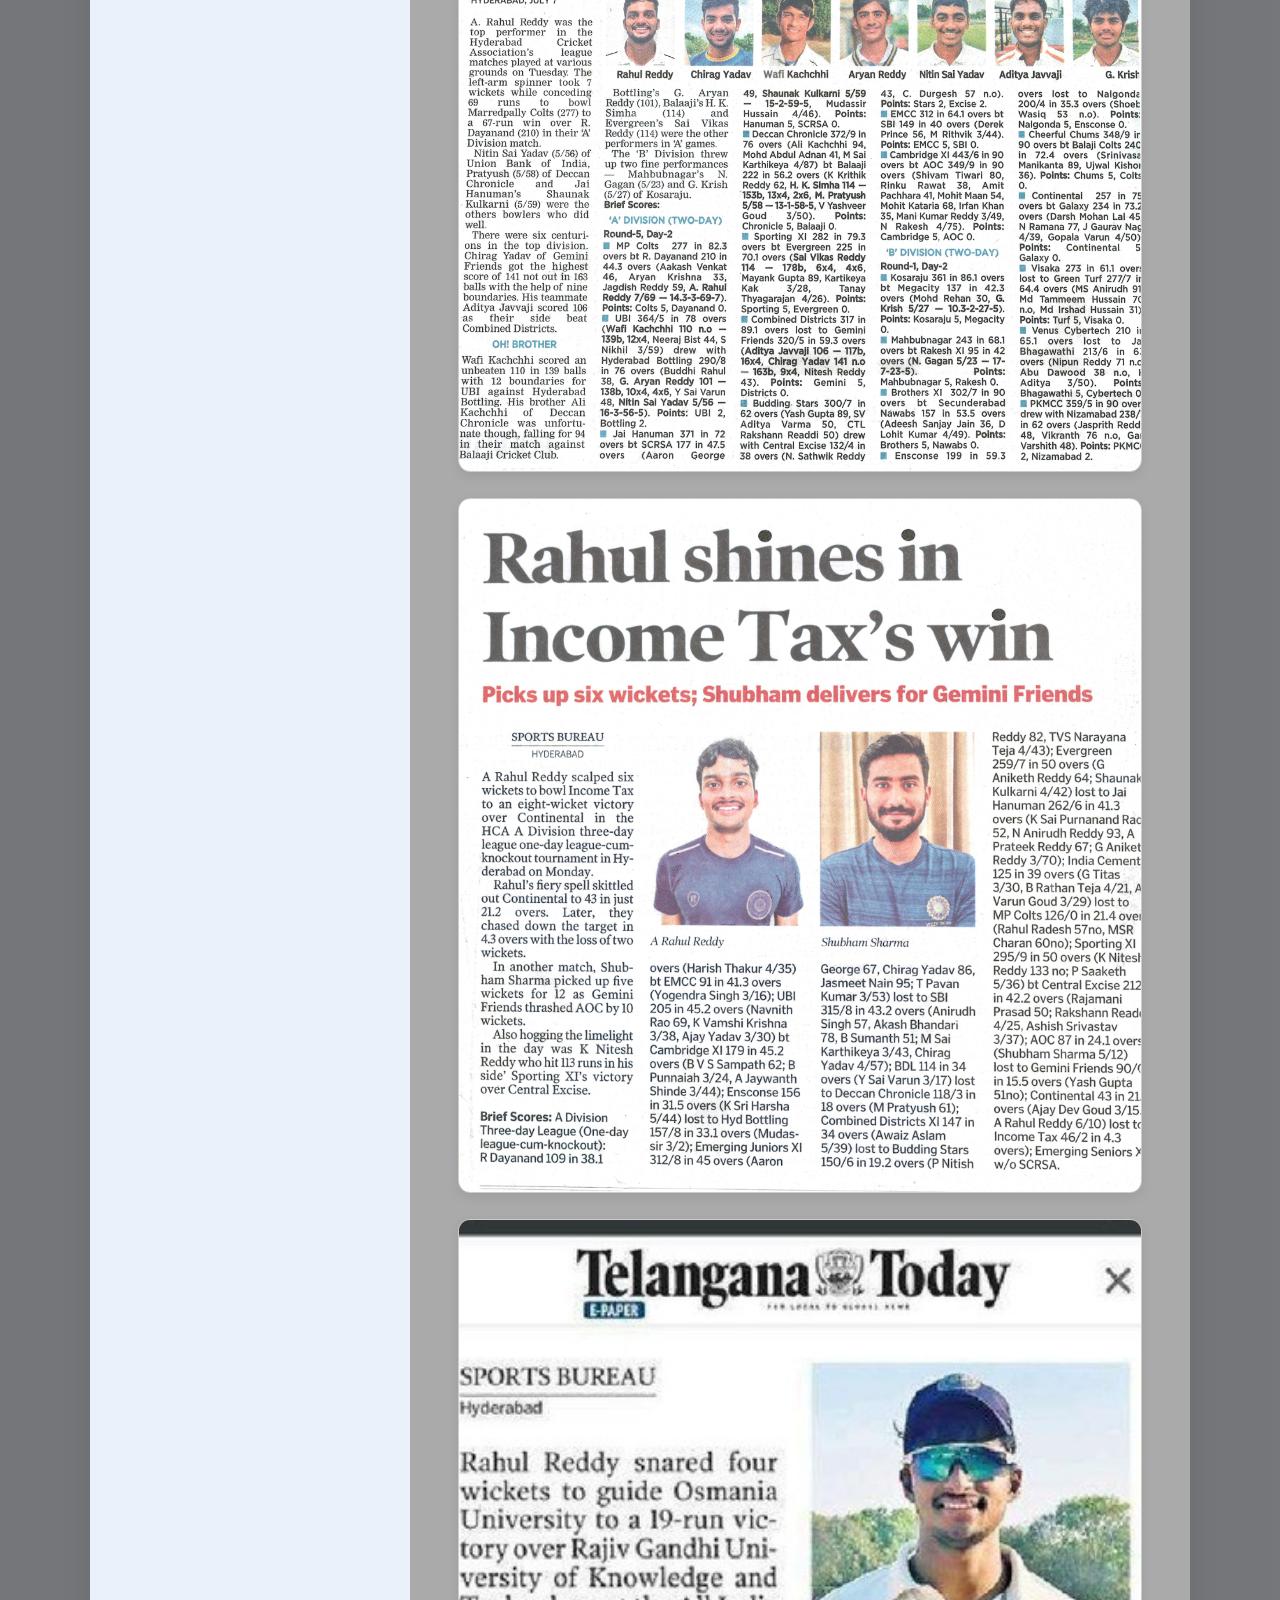
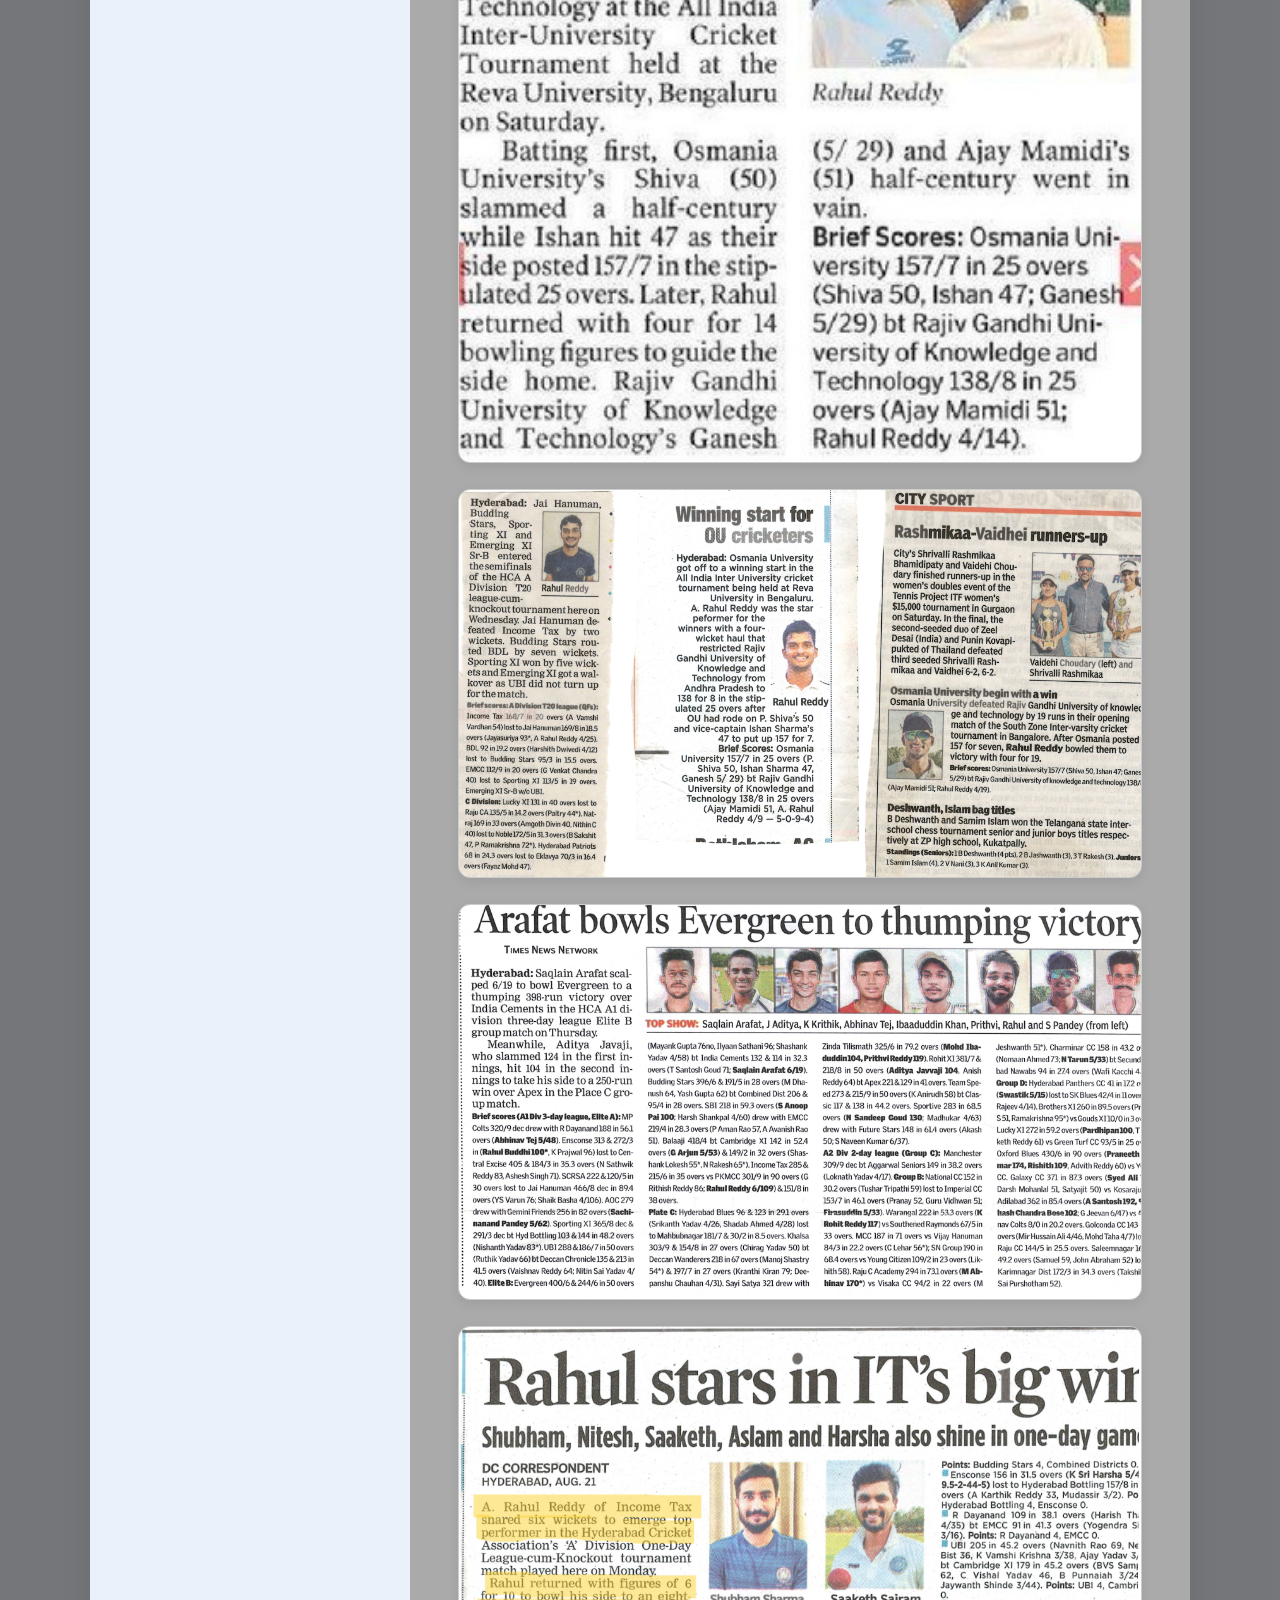
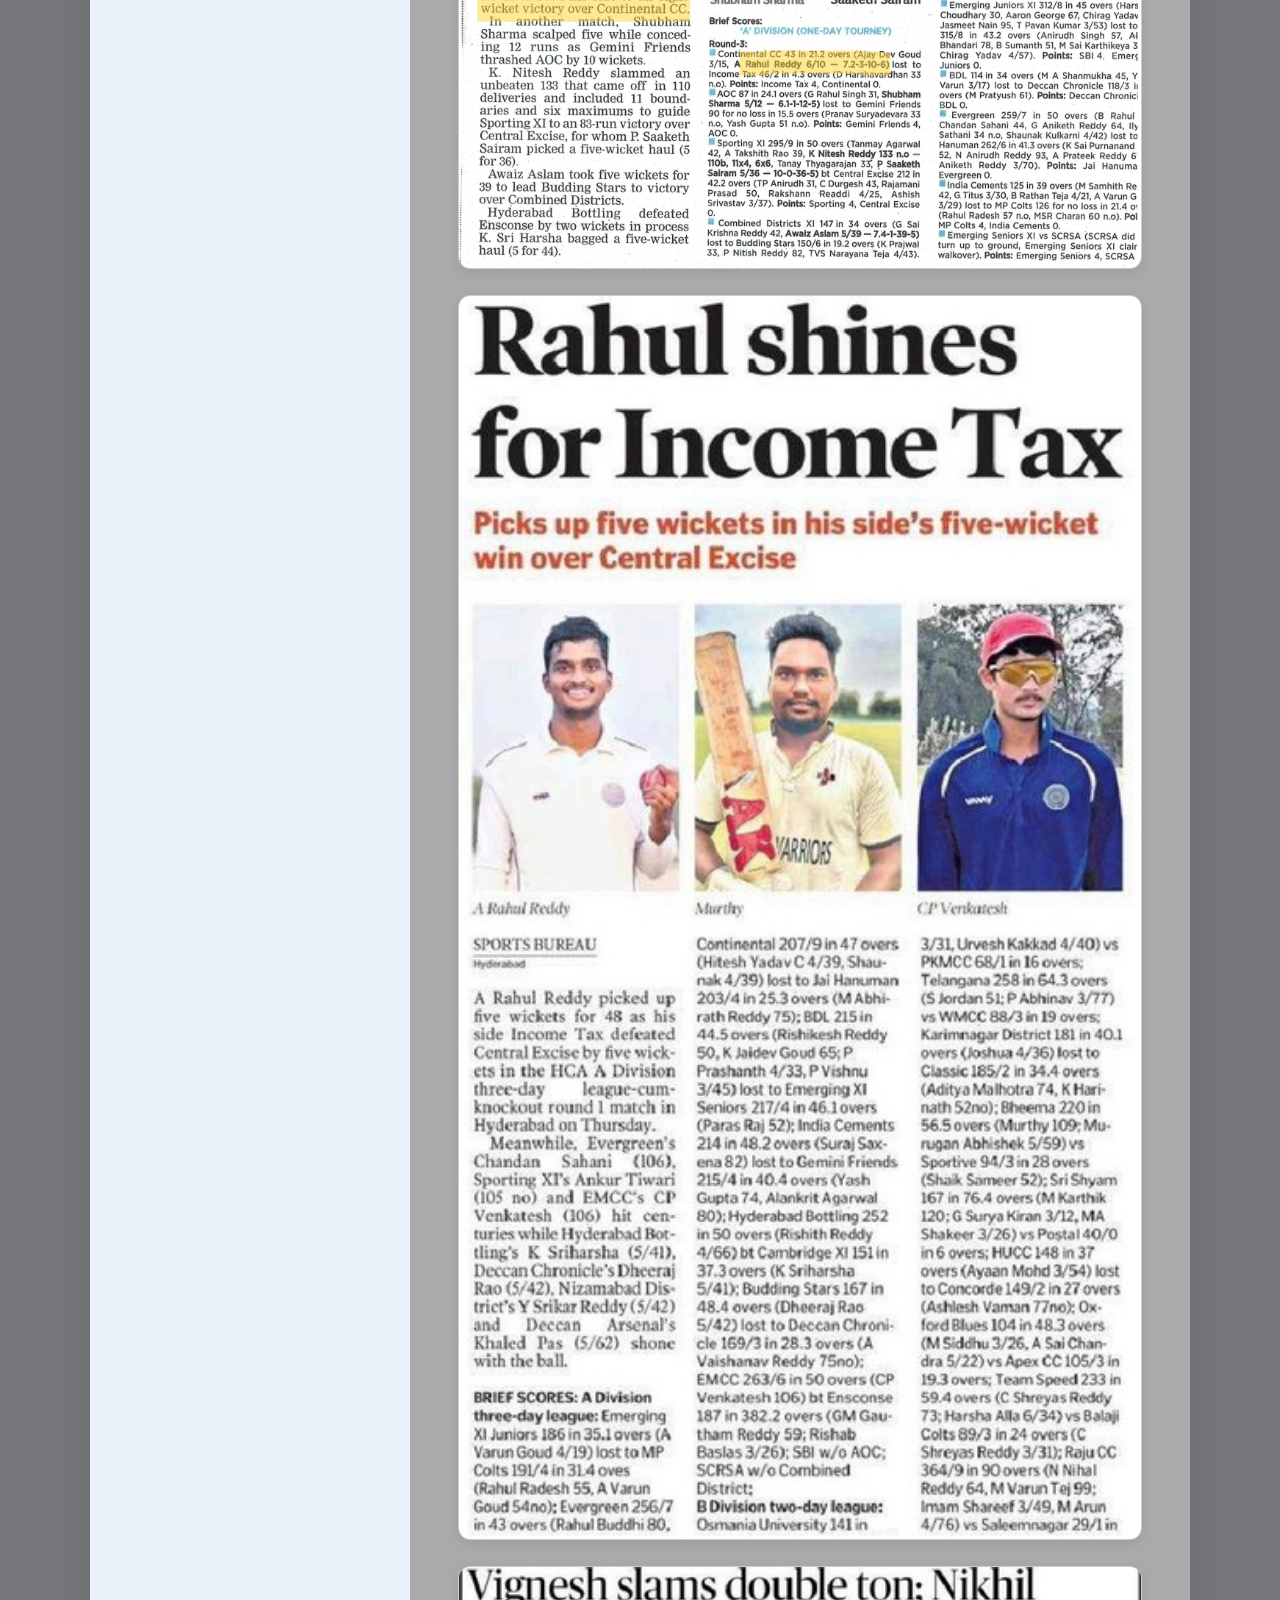
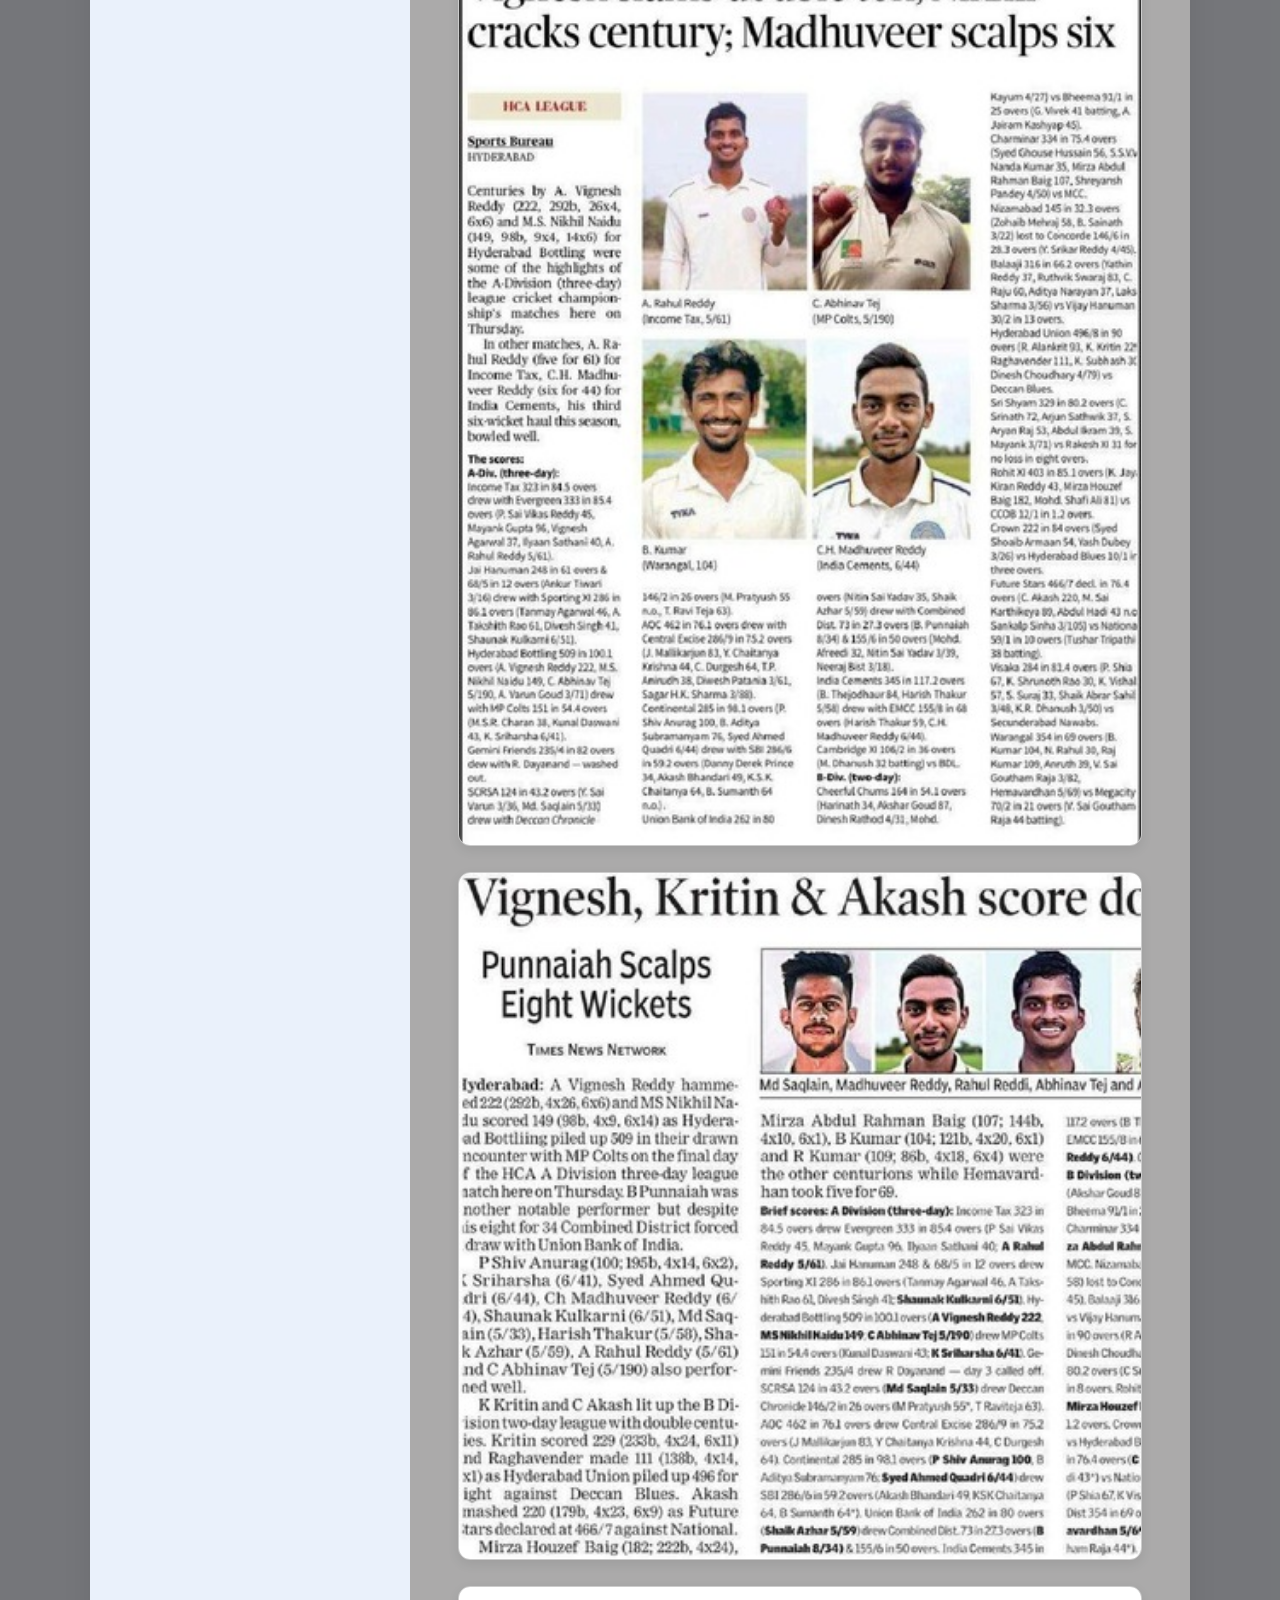
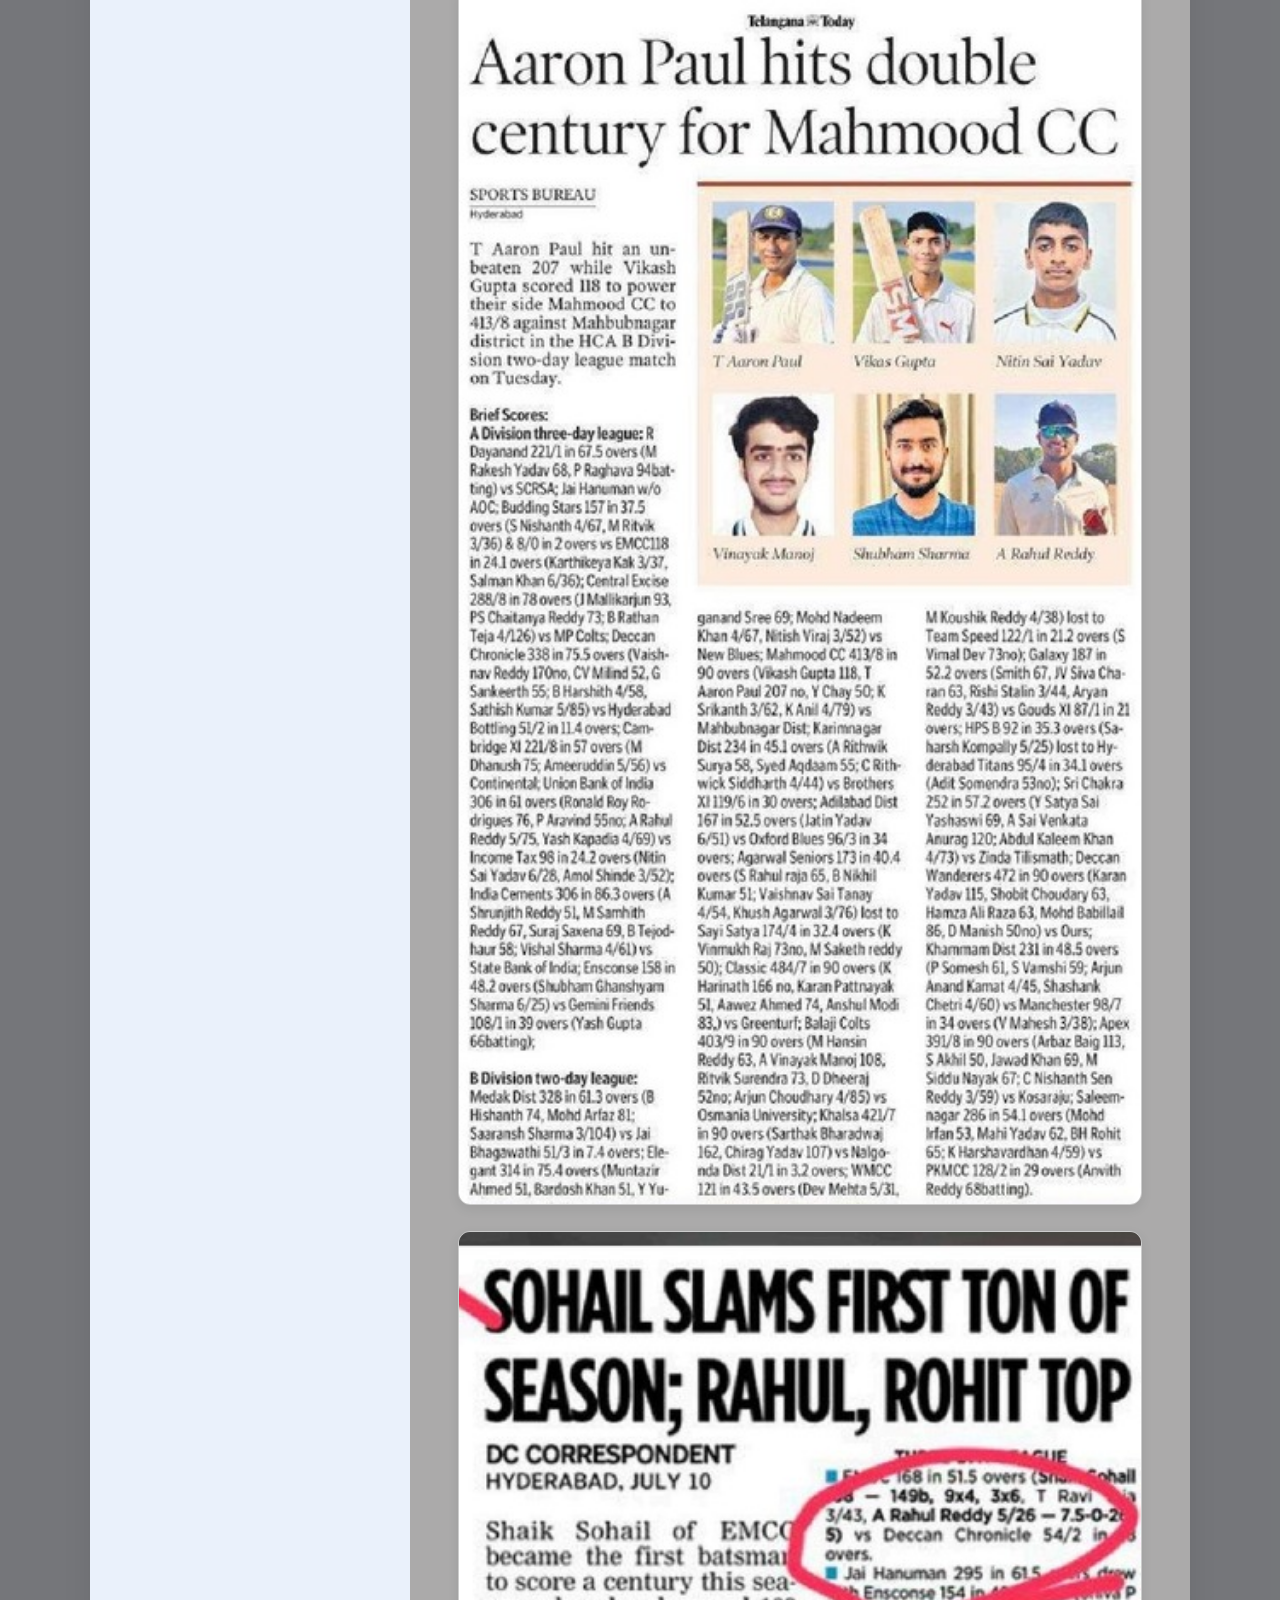
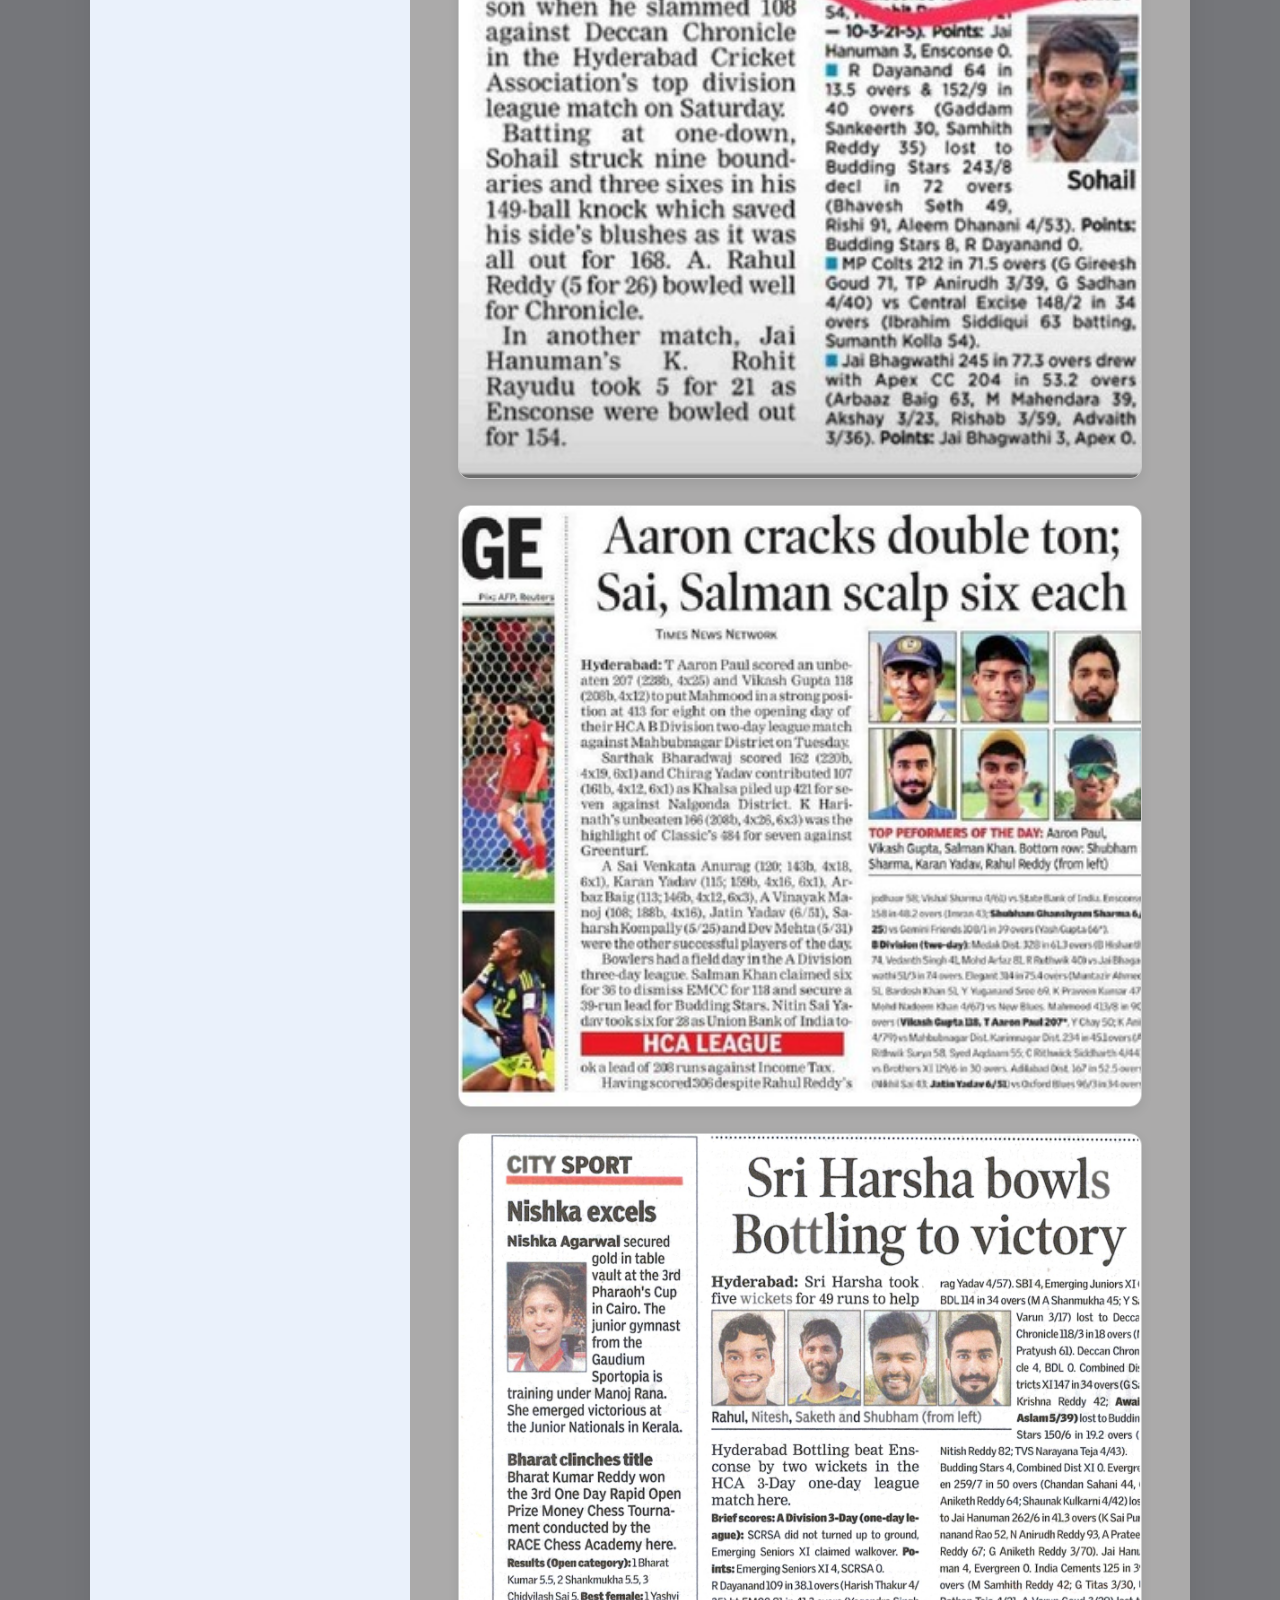
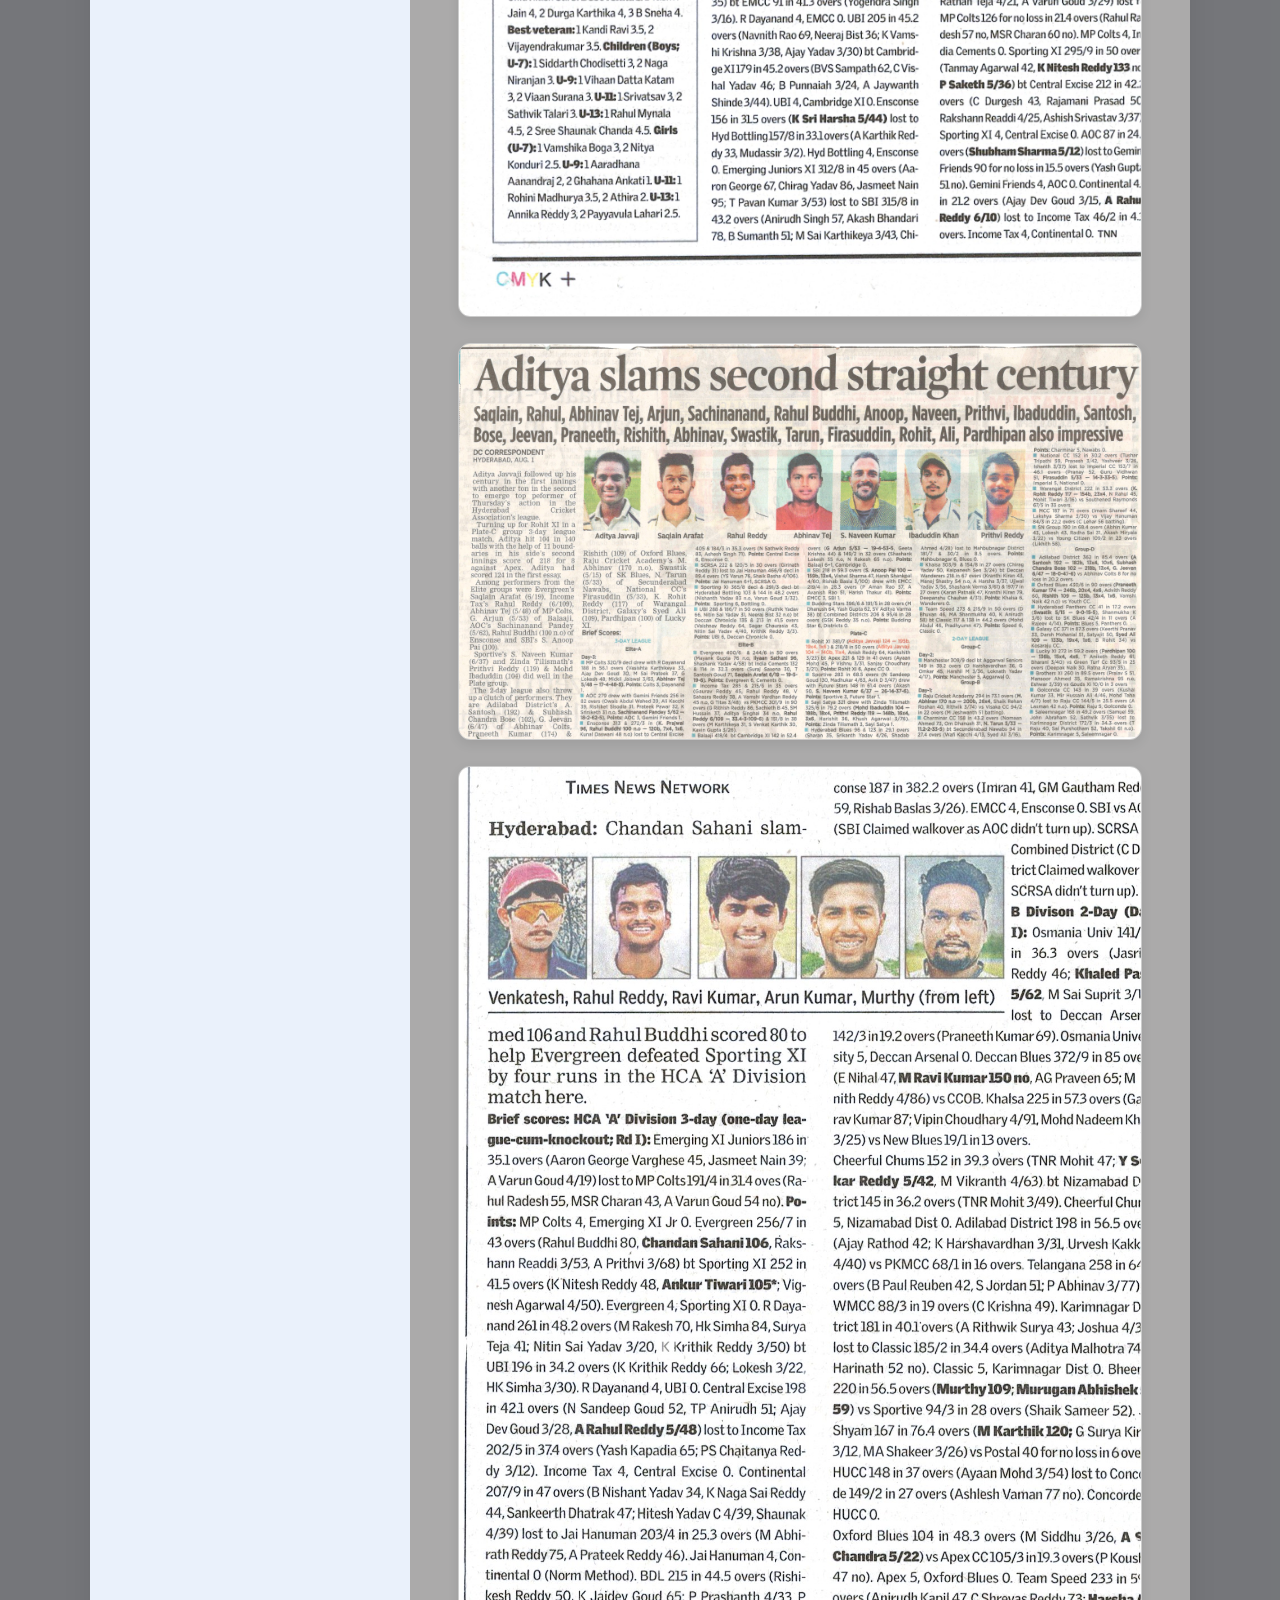
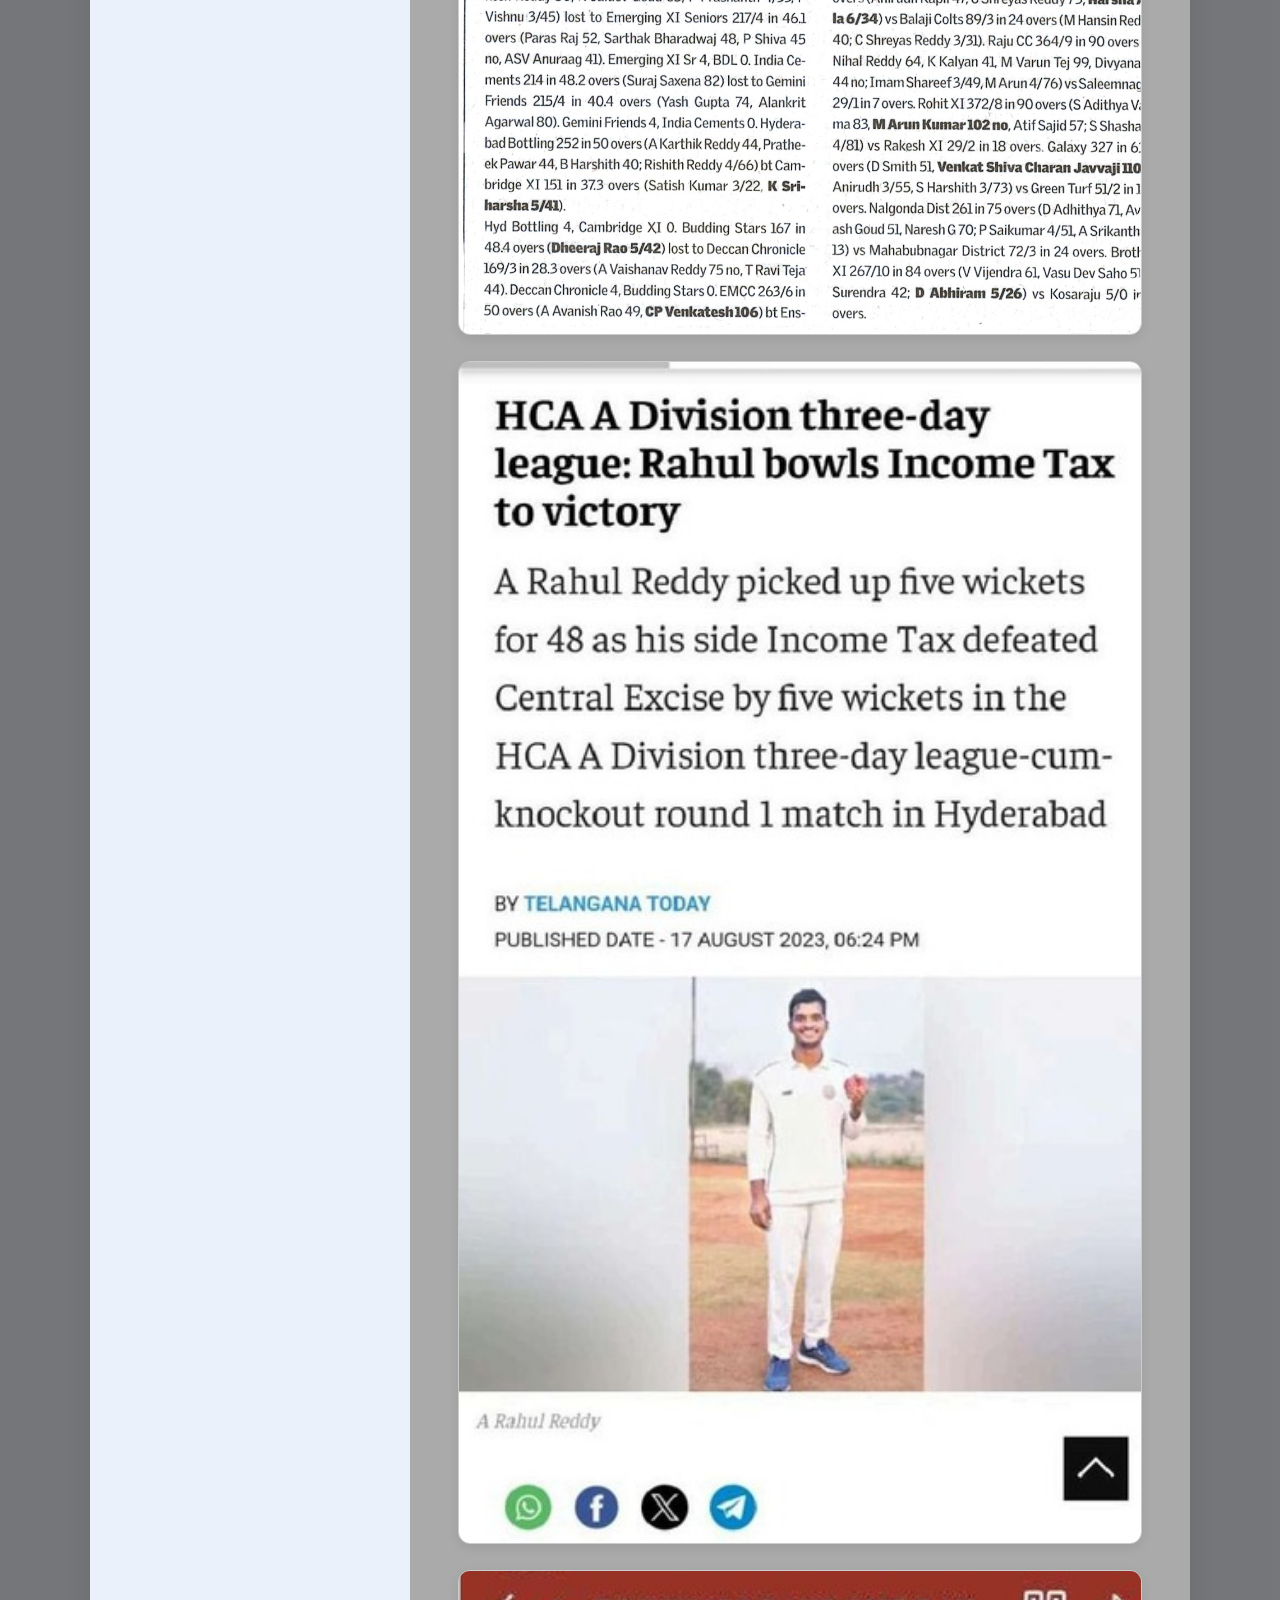
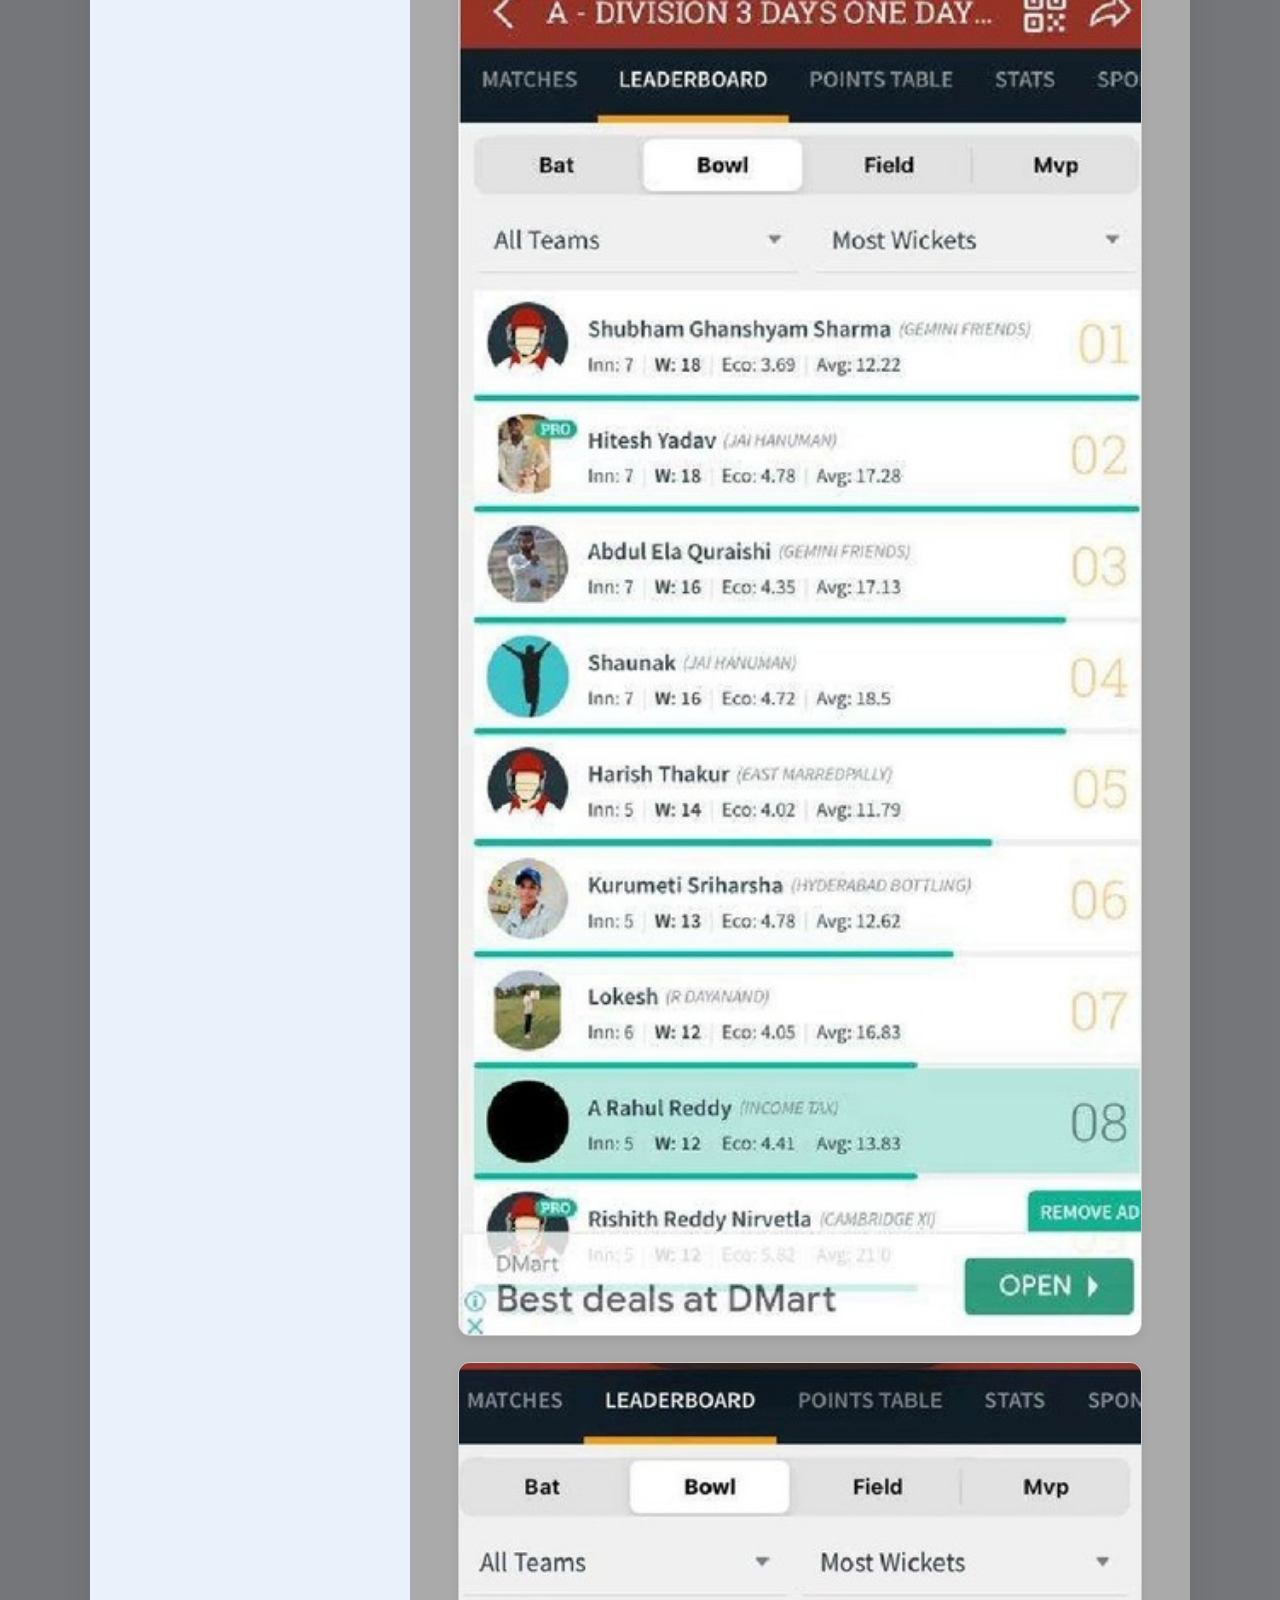
==== commit 740a92bd: "Changes to be committed: 	modified:   index.html" ====
--- a/index.html
+++ b/index.html
@@ -48,6 +48,39 @@
     .full-resume h3{color:var(--primary);margin-bottom:16px;font-size:22px;text-align:center}
     .page-image{width:100%;height:auto;max-width:100%;margin-bottom:20px;border:1px solid #ccc;border-radius:12px;box-shadow:0 4px 12px rgba(0,0,0,.08)}
 
+    /* Section Header Styling */
+    .section-header {
+      width: 100%;
+      background: linear-gradient(90deg, #f4f4f4, #ffffff);
+      padding: 15px 20px;
+      border-radius: 12px;
+      display: flex;
+      align-items: center;
+      margin: 30px 0 25px 0;
+      box-shadow: 0 3px 8px rgba(0,0,0,0.1);
+    }
+
+    
+    
+    .tree-icon::after {
+      content: "";
+      position: absolute;
+      bottom: -12px;
+      left: 12px;
+      width: 6px;
+      height: 15px;
+      background: #8e5a2b; /* tree trunk */
+      border-radius: 2px;
+    }
+
+    .section-header h2 {
+      margin: 0;
+      font-size: 22px;
+      color: #060606;
+      font-weight: 700;
+      letter-spacing: 0.5px;
+    }
+
     /* ===== Tablet (768px–980px) ===== */
     @media (max-width: 980px) and (min-width: 768px) {
       .resume { grid-template-columns: 250px 1fr; }
@@ -183,8 +216,13 @@
         </article>
       </div>
 
+      <!-- Section Header -->
+      <div class="section-header">
+        <div class="tree-icon"></div>
+        <h2>🏏 Published Articles & Media Features</h2>
+      </div>
+
       <div class="full-resume">
-        <h3>Published Articles & Media Features</h3>
         <img class="page-image" src="src/1.jpg" alt="Resume Page 1" loading="lazy"/>
         <img class="page-image" src="src/2.jpg" alt="Resume Page 2" loading="lazy"/>
         <img class="page-image" src="src/3.jpg" alt="Resume Page 3" loading="lazy"/>
@@ -229,5 +267,3 @@
   </script>
 </body>
 </html>
-<!DOCTYPE html>
-<html lang="en">
